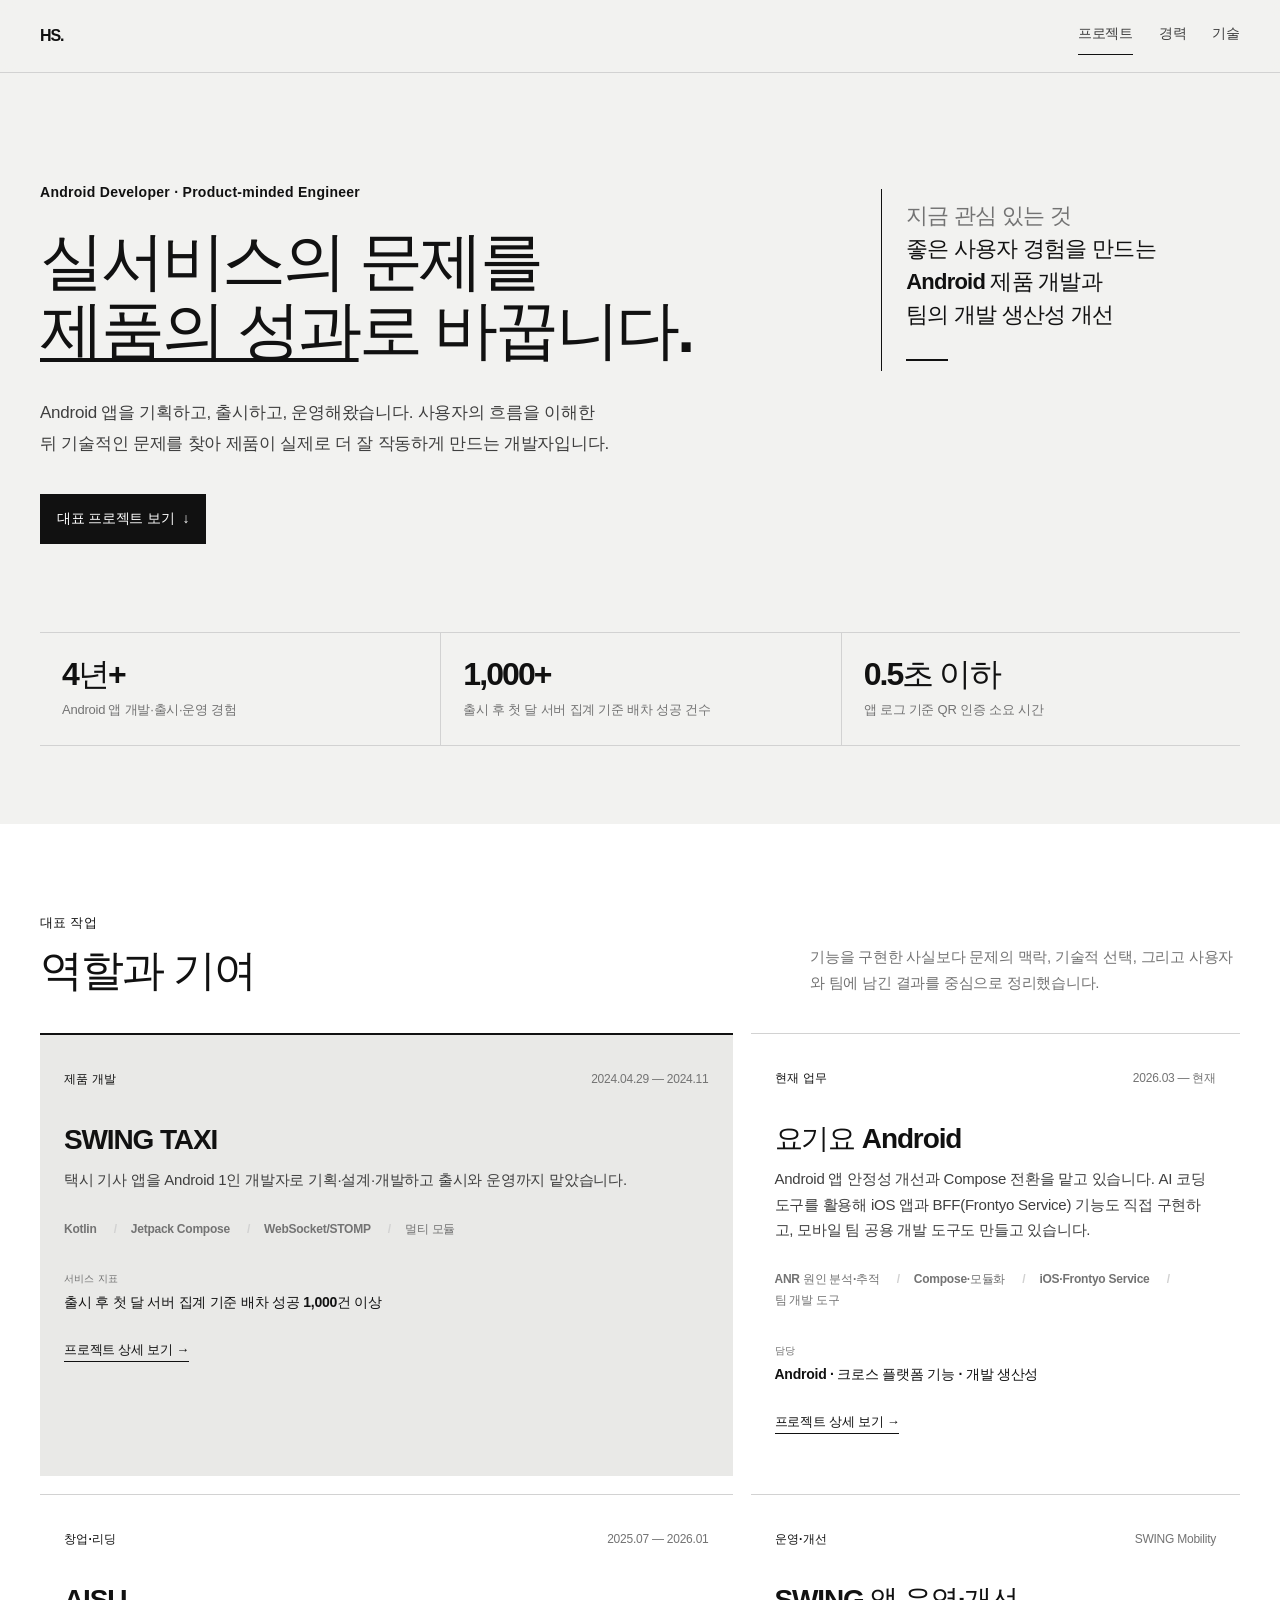
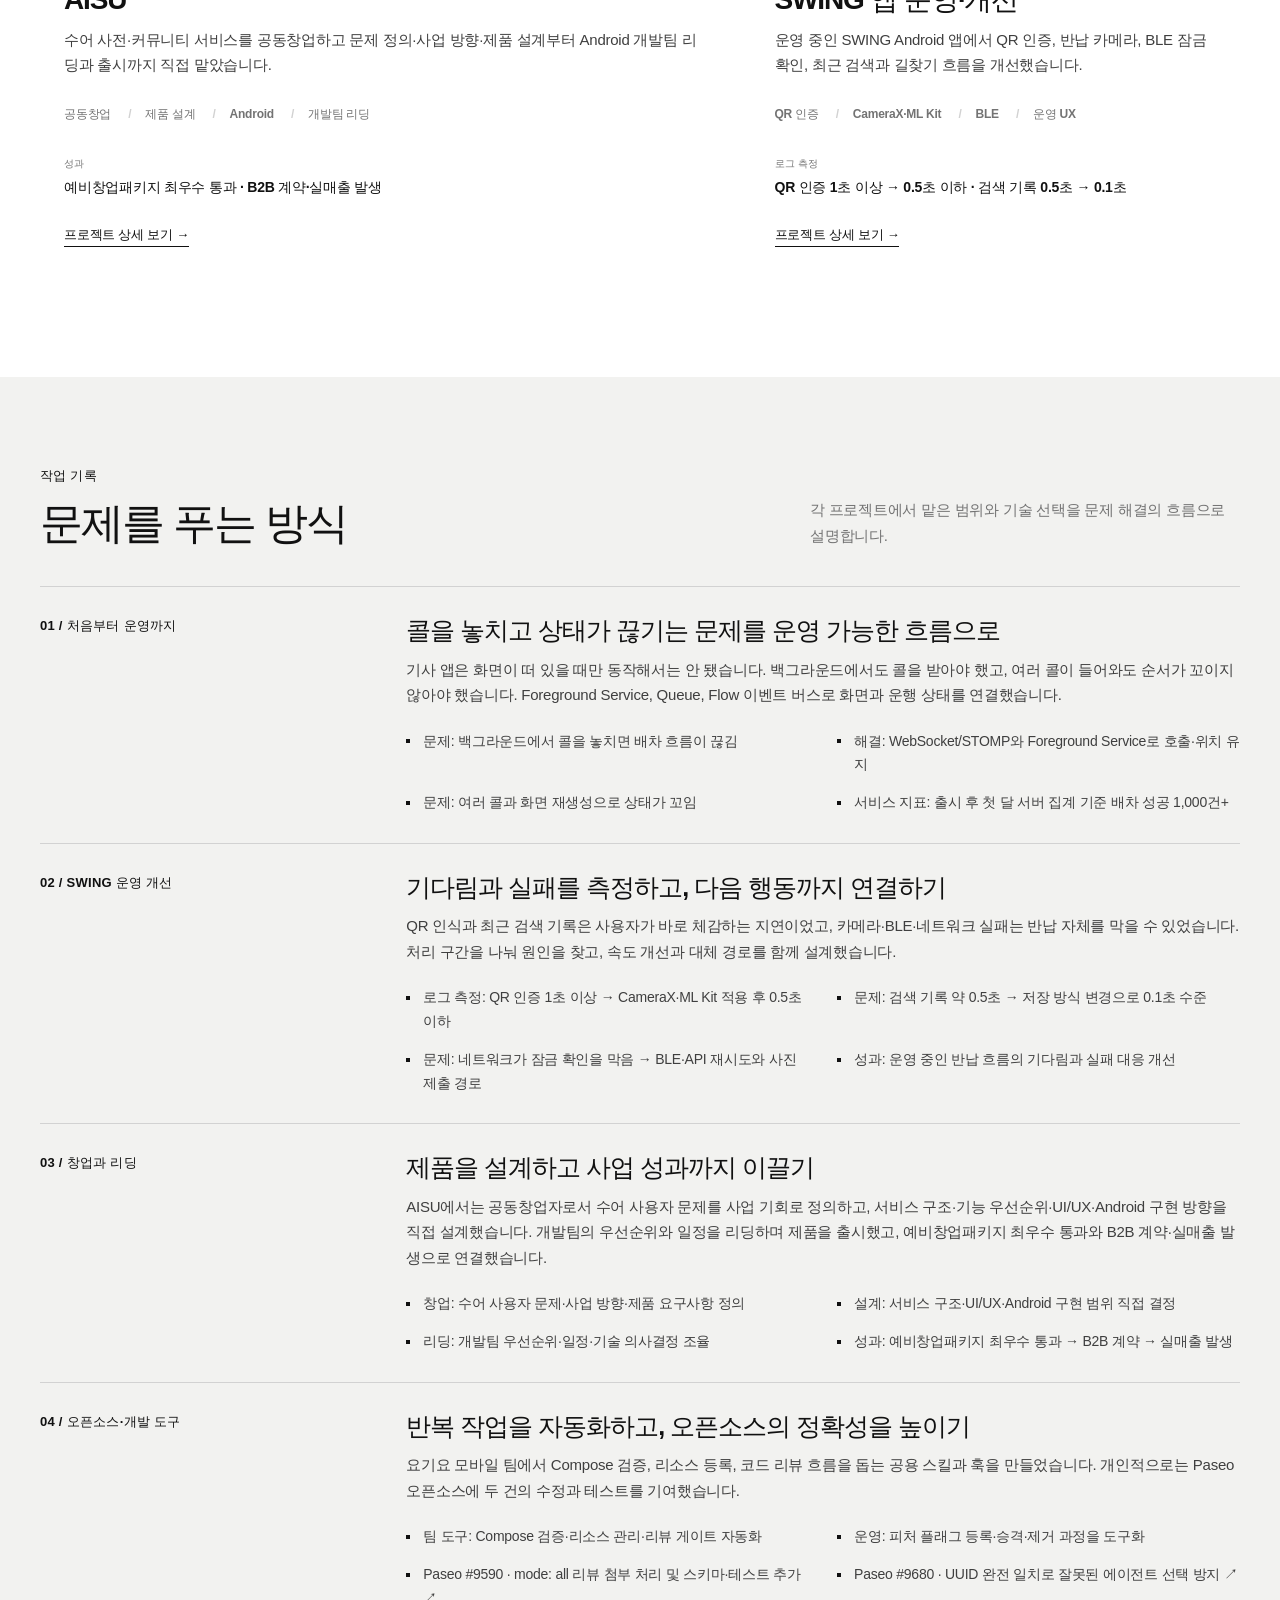
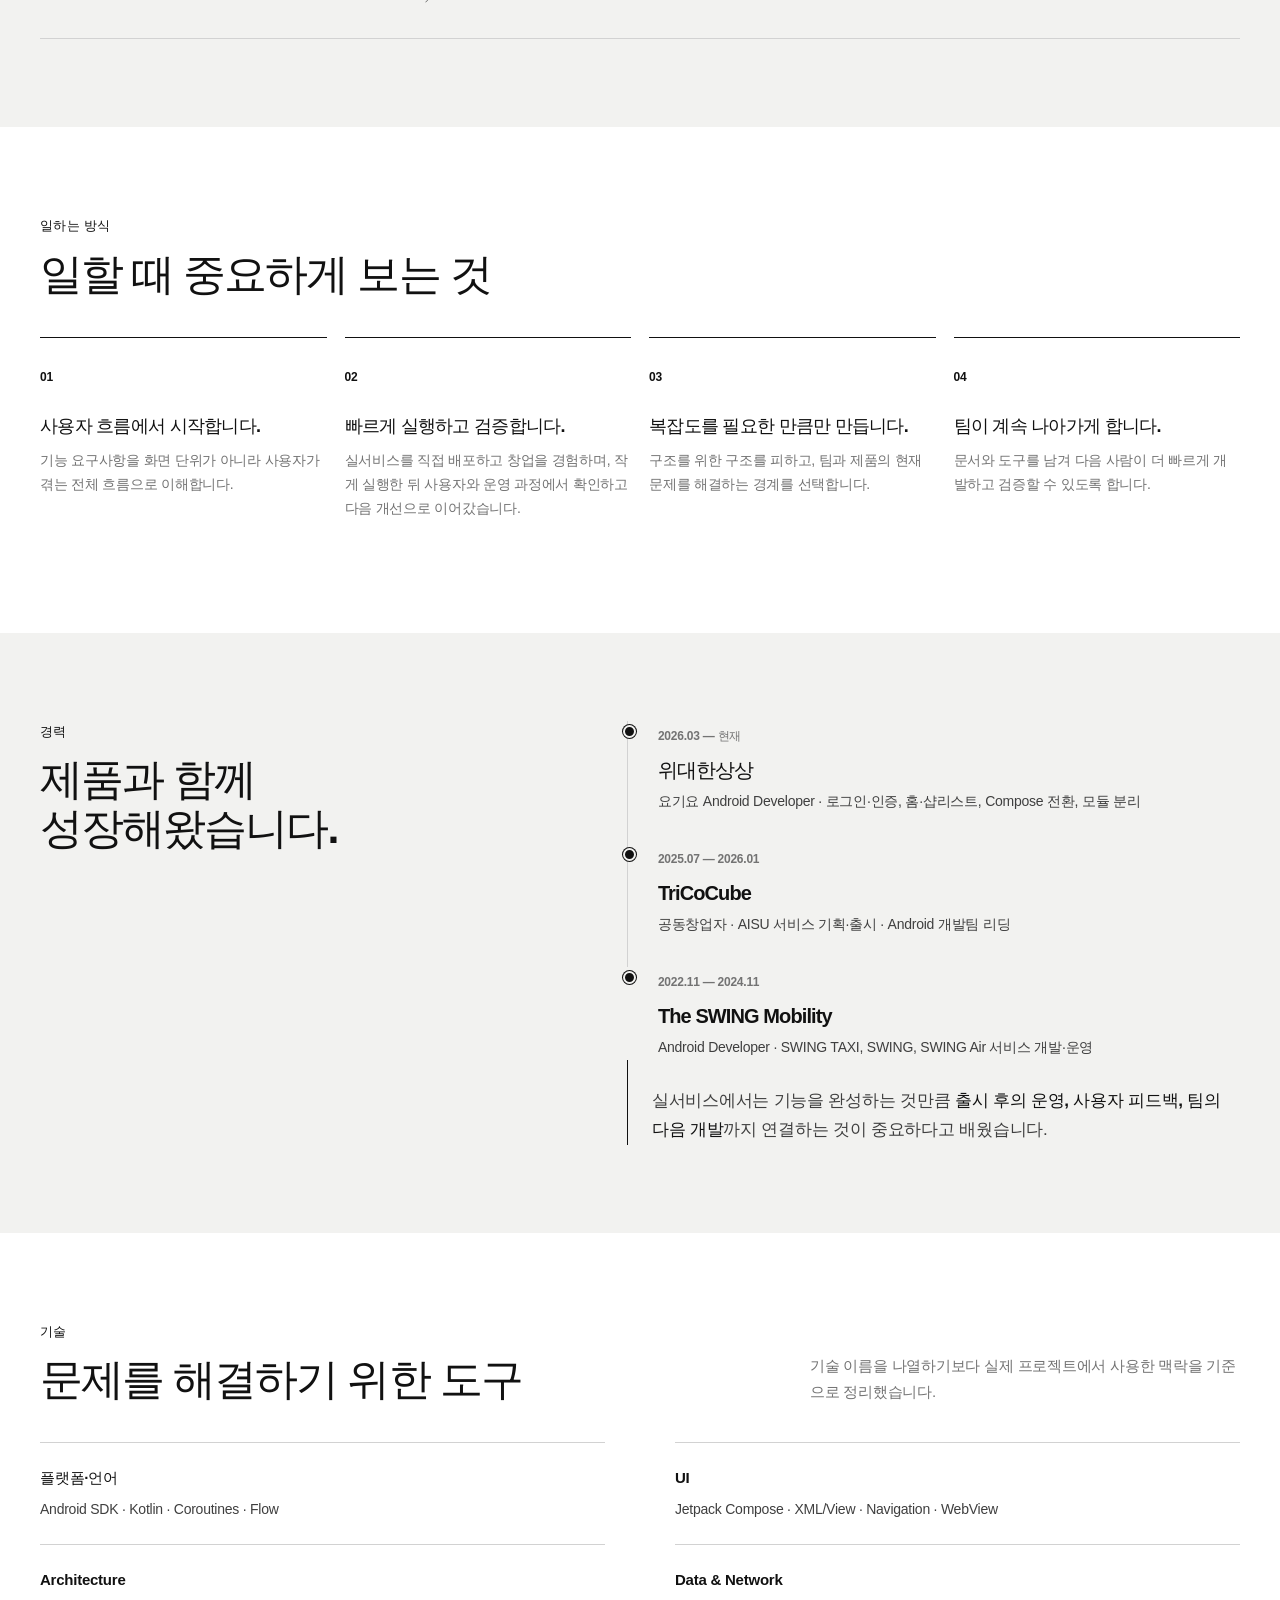
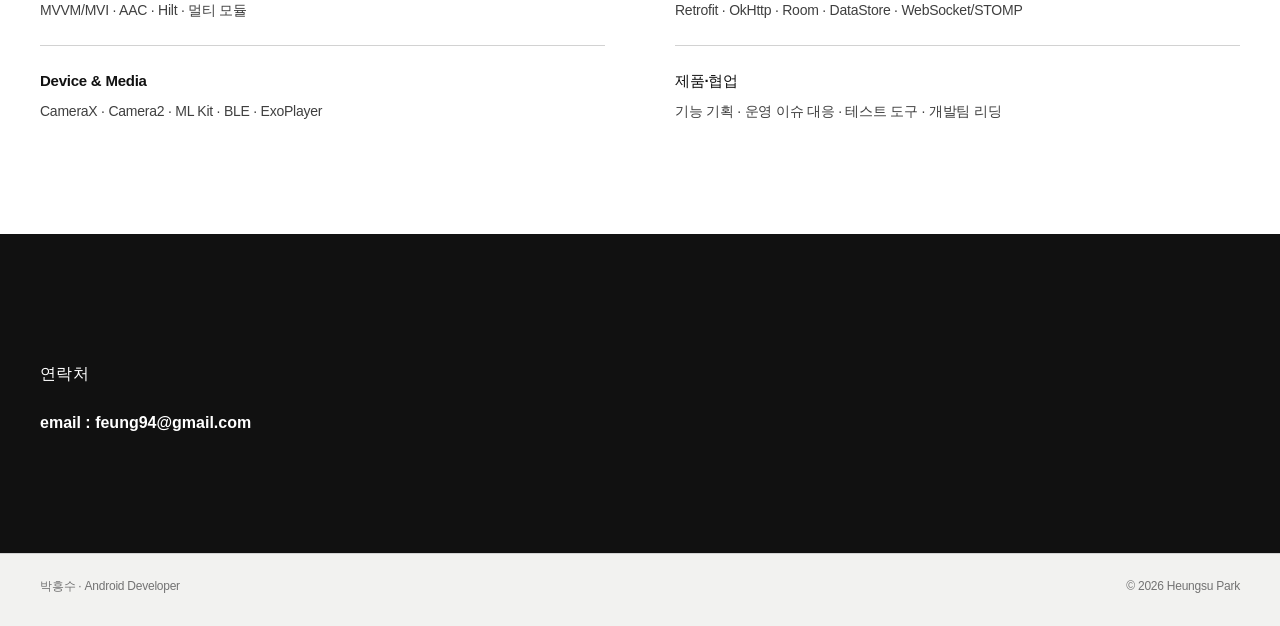
==== index.html @ fefc9e34 "Remove resume links from portfolio" ====
<!-- Visual direction adapted with unslop by @heydamir, CC BY 4.0. -->
<!doctype html>
<html lang="ko">
<head>
  <meta charset="utf-8">
  <meta name="viewport" content="width=device-width, initial-scale=1">
  <meta name="description" content="실서비스를 만들고 운영해온 Android Developer 박흥수의 포트폴리오">
  <meta name="theme-color" content="#f2f2f0">
  <link rel="icon" href="data:image/svg+xml,%3Csvg xmlns='http://www.w3.org/2000/svg' viewBox='0 0 64 64'%3E%3Crect width='64' height='64' fill='%23111111'/%3E%3Ctext x='32' y='43' text-anchor='middle' font-family='Arial,sans-serif' font-size='34' font-weight='700' fill='white'%3EHS%3C/text%3E%3C/svg%3E">
  <title>박흥수 | Android Developer</title>
  <style>
    :root {
      color-scheme: light;
      --ink: #20221c;
      --ink-soft: #4c5146;
      --muted: #777b70;
      --line: #d7dbcf;
      --surface: #f0f1eb;
      --paper: #fbfbf6;
      --accent: #3f6b48;
      --accent-dark: #294a31;
      --accent-pale: #e4ebe0;
      --shadow: 0 18px 48px rgba(48, 67, 45, .08);
      --max: 1200px;
    }

    * { box-sizing: border-box; }
    html { scroll-behavior: smooth; }
    .skip-link { position: absolute; left: 16px; top: -48px; z-index: 20; padding: 8px 12px; background: var(--ink); color: white; font-size: 13px; font-weight: 800; transition: top .2s ease; }
    .skip-link:focus { top: 12px; }
    body {
      margin: 0;
      position: relative;
      background: var(--surface);
      color: var(--ink);
      font-family: -apple-system, BlinkMacSystemFont, "Apple SD Gothic Neo", "Pretendard", "Noto Sans KR", "Malgun Gothic", sans-serif;
      font-synthesis: none;
      line-height: 1.7;
      letter-spacing: -.015em;
    }
    a { color: inherit; text-decoration: none; }
    body::before { content: ""; position: fixed; inset: 0; z-index: -1; pointer-events: none; opacity: .22; background-image: radial-gradient(rgba(63, 107, 72, .16) .6px, transparent .6px); background-size: 7px 7px; }
    a:focus-visible, button:focus-visible { outline: 3px solid #8bad91; outline-offset: 4px; }
    img { max-width: 100%; display: block; }
    .wrap { width: min(calc(100% - 40px), var(--max)); margin: 0 auto; }

    .site-header {
      position: sticky;
      top: 0;
      z-index: 10;
      border-bottom: 1px solid rgba(215, 219, 207, .9);
      background: rgba(240, 241, 235, .9);
      backdrop-filter: blur(16px);
    }
    .nav {
      min-height: 72px;
      display: flex;
      align-items: center;
      justify-content: space-between;
      gap: 24px;
    }
    .brand { font-family: inherit; font-weight: 800; letter-spacing: -.07em; }
    .brand span { color: var(--accent); }
    .nav-links { display: flex; align-items: center; gap: 26px; color: var(--ink-soft); font-size: 14px; font-weight: 700; }
    .nav-links a:hover { color: var(--accent); }
    .nav-links > a:not(.nav-cta) { position: relative; padding: 8px 0 12px; }
    .nav-links > a:not(.nav-cta)::after { position: absolute; right: 0; bottom: 3px; left: 0; height: 2px; background: var(--accent); content: ""; transform: scaleX(0); transform-origin: center; transition: transform .2s ease; }
    .nav-links > a:not(.nav-cta).is-active::after { transform: scaleX(1); }
    .nav-cta { padding: 8px 0; color: var(--accent-dark); }
    .nav-cta:hover { color: var(--accent); }

    .hero { padding: 132px 0 92px; overflow: hidden; }
    .hero-grid { display: grid; grid-template-columns: minmax(0, 1.35fr) minmax(240px, .65fr); align-items: start; gap: 96px; }
    .eyebrow { margin: 0 0 22px; color: var(--accent); font-size: 14px; font-weight: 700; letter-spacing: .02em; }
    .hero h1 { max-width: 860px; margin: 0; font-family: inherit; font-size: clamp(42px, 6vw, 70px); font-weight: 800; line-height: 1.08; letter-spacing: -.05em; text-wrap: balance; }
    .hero h1 em { color: var(--accent); font-style: normal; }
    .hero-copy { max-width: 570px; margin: 32px 0 0; color: var(--ink-soft); font-size: 17px; line-height: 1.85; text-wrap: pretty; }
    .hero-actions { display: flex; flex-wrap: wrap; gap: 12px; margin-top: 34px; }
    .button { display: inline-flex; align-items: center; gap: 8px; padding: 12px 16px; border: 1px solid var(--accent); border-radius: 3px; font-size: 14px; font-weight: 800; transition: transform .2s ease, background .2s ease, color .2s ease; }
    .button:active { transform: translateY(1px) scale(.98); }
    .button.primary { background: var(--accent); color: white; }
    .button.primary:hover { background: var(--accent-dark); }
    .button.secondary { color: var(--accent-dark); background: transparent; }
    .button.secondary:hover { background: var(--accent-pale); }
    .hero-note { margin-top: 8px; padding: 10px 0 10px 24px; border-left: 3px solid var(--accent); background: transparent; }
    .hero-note-label { margin: 0 0 18px; color: var(--muted); font-size: 12px; font-weight: 800; letter-spacing: .02em; }
    .hero-note p { margin: 0; font-family: inherit; font-size: 22px; font-weight: 750; line-height: 1.5; letter-spacing: -.035em; }
    .hero-note strong { color: var(--accent); }
    .hero-note-line { width: 42px; height: 2px; margin-top: 28px; background: var(--accent); }

    .section { padding: 104px 0; }
    .section.alt { background: var(--paper); }
    .section-heading { display: flex; justify-content: space-between; align-items: end; gap: 28px; margin-bottom: 38px; }
    .section-kicker { margin: 0 0 12px; color: var(--accent); font-size: 13px; font-weight: 800; letter-spacing: .02em; }
    .section h2 { margin: 0; font-family: inherit; font-size: clamp(31px, 3.8vw, 48px); font-weight: 800; line-height: 1.14; letter-spacing: -.045em; text-wrap: balance; }
    .section-intro { max-width: 430px; margin: 0; color: var(--muted); font-size: 15px; }

    .metrics { display: grid; grid-template-columns: repeat(3, 1fr); gap: 1px; margin-top: 88px; border-top: 1px solid var(--line); border-bottom: 1px solid var(--line); }
    .metric { padding: 24px 22px; }
    .metric + .metric { border-left: 1px solid var(--line); }
    .metric strong { display: block; color: var(--accent); font-size: 34px; line-height: 1.1; letter-spacing: -.06em; }
    .metric span { display: block; margin-top: 7px; color: var(--muted); font-size: 13px; }

    .work-grid { display: grid; grid-template-columns: repeat(12, 1fr); gap: 18px; }
    .work-card { position: relative; grid-column: span 6; min-height: 340px; padding: 34px 24px 42px; border-top: 1px solid var(--line); background: transparent; transition: background .2s ease, transform .2s ease; }
    .work-card:hover { transform: translateY(-3px); background: rgba(228, 235, 224, .58); }
    .work-card.featured { grid-column: span 7; background: var(--accent-pale); color: var(--ink); border-top: 3px solid var(--accent); }
    .work-card.featured:hover { background: #dce8d9; }
    .work-card.supporting { grid-column: span 5; }
    .work-card.performance { grid-column: span 5; }
    .work-card.collaboration { grid-column: span 7; }
    .card-top { display: flex; justify-content: space-between; gap: 12px; align-items: start; }
    .card-type { color: var(--accent); font-size: 12px; font-weight: 800; letter-spacing: .02em; }
    .card-date { color: var(--muted); font-size: 12px; }
    .work-card h3 { margin: 34px 0 10px; font-family: inherit; font-size: 30px; font-weight: 800; line-height: 1.2; letter-spacing: -.04em; }
    .work-card p { margin: 0; color: var(--ink-soft); font-size: 15px; }
    .tag-list { display: flex; flex-wrap: wrap; gap: 0 14px; margin: 26px 0 0; padding: 0; list-style: none; }
    .tag-list li { padding: 0; color: var(--muted); font-size: 12px; font-weight: 700; line-height: 1.8; }
    .tag-list li:not(:last-child)::after { content: " /"; margin-left: 14px; color: var(--line); }
    .card-result { position: static; max-width: 85%; margin-top: 30px; color: var(--accent-dark); font-size: 14px; font-weight: 900; text-align: left; }
    .card-result span { display: block; margin-bottom: 4px; color: var(--muted); font-size: 10px; letter-spacing: .02em; }
    .card-link { display: inline-flex; margin-top: 24px; color: var(--accent-dark); font-size: 13px; font-weight: 800; border-bottom: 1px solid currentColor; }
    .card-link:hover { color: var(--accent); }
    
    .case-study { display: grid; grid-template-columns: minmax(180px, .28fr) minmax(0, .72fr); gap: 56px; padding: 32px 0; border-top: 1px solid var(--line); }
    .case-study:last-child { border-bottom: 1px solid var(--line); }
    .case-label { margin: 0; color: var(--accent); font-size: 13px; font-weight: 800; letter-spacing: .02em; }
    .case-content h3 { margin: 0 0 10px; font-family: inherit; font-size: 27px; font-weight: 800; line-height: 1.25; letter-spacing: -.04em; }
    .case-content p { margin: 0; color: var(--ink-soft); font-size: 15px; }
    .case-points { display: grid; grid-template-columns: repeat(2, 1fr); gap: 14px 28px; margin: 22px 0 0; padding: 0; list-style: none; }
    .case-points li { position: relative; padding-left: 17px; color: var(--ink-soft); font-size: 14px; }
    .case-points li::before { content: ""; position: absolute; top: .7em; left: 0; width: 6px; height: 6px; border-radius: 50%; background: var(--accent); }

    .principles { display: grid; grid-template-columns: repeat(4, 1fr); gap: 18px; }
    .principle { padding: 24px 0; border-top: 2px solid var(--accent); }
    .principle-number { color: var(--accent); font-size: 12px; font-weight: 900; }
    .principle h3 { margin: 22px 0 8px; font-size: 18px; letter-spacing: -.04em; }
    .principle p { margin: 0; color: var(--muted); font-size: 14px; }

    .experience-grid { display: grid; grid-template-columns: 1fr 1.2fr; gap: 76px; }
    .timeline { margin: 0; padding: 0; list-style: none; }
    .timeline li { position: relative; padding: 0 0 30px 30px; border-left: 1px solid #b8d3bd; }
    .timeline li:last-child { padding-bottom: 0; border-left-color: transparent; }
    .timeline li::before { content: ""; position: absolute; top: 4px; left: -5px; width: 9px; height: 9px; border: 2px solid var(--surface); border-radius: 50%; background: var(--accent); box-shadow: 0 0 0 1px var(--accent); }
    .timeline-date { color: var(--muted); font-size: 12px; font-weight: 800; }
    .timeline h3 { margin: 5px 0 3px; font-size: 20px; letter-spacing: -.045em; }
    .timeline p { margin: 0; color: var(--ink-soft); font-size: 14px; }
    .experience-summary { padding: 26px 0 0 24px; border-left: 3px solid var(--accent); background: transparent; }
    .experience-summary p { margin: 0; color: var(--ink-soft); font-size: 17px; line-height: 1.75; }
    .experience-summary strong { color: var(--accent-dark); }

    .skills-grid { display: grid; grid-template-columns: repeat(2, 1fr); gap: 0 70px; }
    .skill-group { padding: 22px 0; border-top: 1px solid var(--line); }
    .skill-group h3 { margin: 0 0 7px; color: var(--accent-dark); font-size: 15px; }
    .skill-group p { margin: 0; color: var(--ink-soft); font-size: 14px; }

    .contact { padding: 104px 0 116px; background: var(--accent-pale); color: var(--ink); }
    .contact-inner { display: flex; justify-content: space-between; align-items: end; gap: 50px; }
    .contact .section-kicker { color: var(--accent); }
    .contact h2 { max-width: 680px; }
    .contact p { max-width: 480px; margin: 22px 0 0; color: var(--ink-soft); font-size: 16px; }
    .contact-email { display: inline-block; margin-top: 22px; color: var(--accent-dark); font-size: 16px; font-weight: 700; letter-spacing: 0; text-decoration: none; }
    .contact-email:hover { text-decoration: underline; text-underline-offset: 5px; }
    .contact .button { border-color: var(--accent); color: var(--accent-dark); }
    .contact .button:hover { background: var(--paper); }
    .footer { padding: 22px 0 30px; background: var(--surface); color: var(--muted); font-size: 12px; }
    .footer-inner { display: flex; justify-content: space-between; gap: 20px; }

    @media (max-width: 900px) {
      .hero { padding: 82px 0 76px; }
      .hero-grid, .experience-grid { grid-template-columns: 1fr; gap: 42px; }
      .hero-note { max-width: 540px; }
      .work-card.featured, .work-card.supporting, .work-card.performance, .work-card.collaboration { grid-column: span 6; }
      .principles { grid-template-columns: repeat(2, 1fr); }
      .contact-inner { display: block; }
      .contact .button { margin-top: 28px; }
    }
    @media (max-width: 640px) {
      .wrap { width: min(calc(100% - 32px), var(--max)); }
      .site-header { position: static; }
      .nav { min-height: 62px; }
      .nav-links { gap: 12px; font-size: 12px; }
      .nav-links a:nth-child(-n+3) { display: none; }
      .hero h1 { font-size: clamp(36px, 12vw, 54px); }
      .hero-copy { font-size: 16px; }
      .metrics { grid-template-columns: 1fr; margin-top: 48px; }
      .metric + .metric { border-top: 1px solid var(--line); border-left: 0; }
      .section { padding: 68px 0; }
      .section-heading { display: block; }
      .section-intro { margin-top: 16px; }
      .work-card.featured, .work-card.supporting, .work-card.performance, .work-card.collaboration { grid-column: span 12; min-height: 320px; }
      .case-study { grid-template-columns: 1fr; gap: 12px; }
      .case-points, .skills-grid { grid-template-columns: 1fr; }
      .principles { grid-template-columns: 1fr; gap: 4px; }
      .footer-inner { display: block; }
      .footer-inner span { display: block; margin-top: 5px; }
    }

    /* Unslop direction: quiet monochrome, clear hierarchy, no decorative texture. */
    :root {
      --ink: #111111;
      --ink-soft: #3f3f3f;
      --muted: #737373;
      --line: #d2d2d2;
      --surface: #f2f2f0;
      --paper: #ffffff;
      --accent: #111111;
      --accent-dark: #111111;
      --accent-pale: #e9e9e7;
      --shadow: none;
    }

    body::before { display: none; }
    a:focus-visible, button:focus-visible { outline-color: var(--ink); }
    .site-header { border-bottom-color: var(--line); background: rgba(242, 242, 240, .94); backdrop-filter: blur(8px); }
    .nav-links a:hover, .nav-cta:hover, .card-link:hover { color: var(--ink); }
    .nav-links > a:not(.nav-cta)::after { height: 1px; }
    .hero { padding-top: 108px; padding-bottom: 78px; }
    .hero h1 { max-width: 790px; font-size: clamp(40px, 5.4vw, 64px); font-weight: 750; }
    .hero h1 em { color: var(--ink); text-decoration: underline; text-decoration-thickness: .06em; text-underline-offset: .1em; }
    .hero h1, .hero-copy, .hero-note p, .section h2, .work-card h3, .case-content h3, .principle h3, .timeline h3 { word-break: keep-all; }
    .hero-note { border-left-width: 1px; }
    .hero-note strong { color: var(--ink); }
    .hero-note-line { background: var(--ink); }
    .button { border-radius: 0; border-color: var(--ink); }
    .button.primary { background: var(--ink); }
    .button.primary:hover { background: #333333; }
    .button.secondary { color: var(--ink); }
    .button.secondary:hover { background: var(--accent-pale); }
    .section { padding-top: 88px; padding-bottom: 88px; }
    .section h2 { font-size: clamp(30px, 3.4vw, 43px); font-weight: 750; }
    .metric strong, .section-kicker, .card-type, .case-label, .principle-number { color: var(--ink); }
    .metric strong { font-size: 32px; font-weight: 700; }
    .work-card { min-height: 310px; transition: background .18s ease; }
    .work-card:hover { transform: none; background: #f7f7f7; }
    .work-card.featured { background: var(--accent-pale); border-top-width: 2px; border-top-color: var(--ink); }
    .work-card.featured:hover { background: #e2e2e0; }
    .work-card h3 { font-size: 28px; font-weight: 750; }
    .card-result, .card-link, .skill-group h3, .experience-summary strong { color: var(--ink); }
    .case-study { gap: 42px; padding: 28px 0; }
    .case-content h3 { font-size: 25px; font-weight: 750; }
    .case-points li::before { width: 4px; height: 4px; border-radius: 0; background: var(--ink); }
    .principle { border-top-width: 1px; border-top-color: var(--ink); }
    .timeline li { border-left-color: var(--line); }
    .timeline li::before { border-color: var(--surface); background: var(--ink); box-shadow: 0 0 0 1px var(--ink); }
    .experience-summary { border-left-width: 1px; }
    .contact { background: var(--ink); color: #ffffff; }
    .contact .section-kicker, .contact-email { color: #ffffff; }
    .contact .button { border-color: #ffffff; color: #ffffff; }
    .contact .button:hover { background: #ffffff; color: var(--ink); }
    .footer { border-top: 1px solid var(--line); }

    @media (max-width: 640px) {
      .hero { padding-top: 72px; padding-bottom: 60px; }
      .hero h1 { font-size: clamp(35px, 11vw, 50px); }
      .section { padding-top: 62px; padding-bottom: 62px; }
    }
  </style>
</head>
<body>
  <a class="skip-link" href="#top">본문으로 바로가기</a>
  <header class="site-header">
    <nav class="nav wrap" aria-label="주요 메뉴">
      <a class="brand" href="#top">HS<span>.</span></a>
      <div class="nav-links">
        <a href="#work">프로젝트</a>
        <a href="#experience">경력</a>
        <a href="#skills">기술</a>
      </div>
    </nav>
  </header>

  <main id="top">
    <section class="hero">
      <div class="hero-grid wrap">
        <div>
          <p class="eyebrow">Android Developer · Product-minded Engineer</p>
          <h1>실서비스의 문제를<br><em>제품의 성과</em>로 바꿉니다.</h1>
          <p class="hero-copy">Android 앱을 기획하고, 출시하고, 운영해왔습니다. 사용자의 흐름을 이해한 뒤 기술적인 문제를 찾아 제품이 실제로 더 잘 작동하게 만드는 개발자입니다.</p>
          <div class="hero-actions">
            <a class="button primary" href="#work">대표 프로젝트 보기 <span aria-hidden="true">↓</span></a>
          </div>
        </div>
        <aside class="hero-note">
          <p class="hero-note-label">지금 관심 있는 것</p>
          <p>좋은 사용자 경험을 만드는<br><strong>Android 제품 개발</strong>과<br>팀의 개발 생산성 개선</p>
          <div class="hero-note-line" aria-hidden="true"></div>
        </aside>
      </div>
      <div class="metrics wrap" aria-label="주요 성과">
        <div class="metric"><strong>4년+</strong><span>Android 앱 개발·출시·운영 경험</span></div>
        <div class="metric"><strong>1,000+</strong><span>출시 후 첫 달 서버 집계 기준 배차 성공 건수</span></div>
        <div class="metric"><strong>0.5초 이하</strong><span>앱 로그 기준 QR 인증 소요 시간</span></div>
      </div>
    </section>

    <section class="section alt" id="work">
      <div class="wrap">
        <div class="section-heading">
          <div>
            <p class="section-kicker">대표 작업</p>
            <h2>역할과 기여</h2>
          </div>
          <p class="section-intro">기능을 구현한 사실보다 문제의 맥락, 기술적 선택, 그리고 사용자와 팀에 남긴 결과를 중심으로 정리했습니다.</p>
        </div>

        <div class="work-grid">
          <article class="work-card featured">
            <div class="card-top"><span class="card-type">제품 개발</span><span class="card-date">2024.04.29 — 2024.11</span></div>
            <h3>SWING TAXI</h3>
            <p>택시 기사 앱을 Android 1인 개발자로 기획·설계·개발하고 출시와 운영까지 맡았습니다.</p>
            <ul class="tag-list"><li>Kotlin</li><li>Jetpack Compose</li><li>WebSocket/STOMP</li><li>멀티 모듈</li></ul>
            <div class="card-result"><span>서비스 지표</span>출시 후 첫 달 서버 집계 기준 배차 성공 1,000건 이상</div>
            <a class="card-link" href="projects-unslop/swing-taxi.html">프로젝트 상세 보기 →</a>
          </article>
          <article class="work-card supporting">
            <div class="card-top"><span class="card-type">현재 업무</span><span class="card-date">2026.03 — 현재</span></div>
            <h3>요기요 Android</h3>
            <p>Android 앱 안정성 개선과 Compose 전환을 맡고 있습니다. AI 코딩 도구를 활용해 iOS 앱과 BFF(Frontyo Service) 기능도 직접 구현하고, 모바일 팀 공용 개발 도구도 만들고 있습니다.</p>
            <ul class="tag-list"><li>ANR 원인 분석·추적</li><li>Compose·모듈화</li><li>iOS·Frontyo Service</li><li>팀 개발 도구</li></ul>
            <div class="card-result"><span>담당</span>Android · 크로스 플랫폼 기능 · 개발 생산성</div>
            <a class="card-link" href="projects-unslop/yogiyo.html">프로젝트 상세 보기 →</a>
          </article>
          <article class="work-card collaboration">
            <div class="card-top"><span class="card-type">창업·리딩</span><span class="card-date">2025.07 — 2026.01</span></div>
            <h3>AISU</h3>
            <p>수어 사전·커뮤니티 서비스를 공동창업하고 문제 정의·사업 방향·제품 설계부터 Android 개발팀 리딩과 출시까지 직접 맡았습니다.</p>
            <ul class="tag-list"><li>공동창업</li><li>제품 설계</li><li>Android</li><li>개발팀 리딩</li></ul>
            <div class="card-result"><span>성과</span>예비창업패키지 최우수 통과 · B2B 계약·실매출 발생</div>
            <a class="card-link" href="projects-unslop/aisu.html">프로젝트 상세 보기 →</a>
          </article>
          <article class="work-card performance">
            <div class="card-top"><span class="card-type">운영·개선</span><span class="card-date">SWING Mobility</span></div>
            <h3>SWING 앱 운영·개선</h3>
            <p>운영 중인 SWING Android 앱에서 QR 인증, 반납 카메라, BLE 잠금 확인, 최근 검색과 길찾기 흐름을 개선했습니다.</p>
            <ul class="tag-list"><li>QR 인증</li><li>CameraX·ML Kit</li><li>BLE</li><li>운영 UX</li></ul>
            <div class="card-result"><span>로그 측정</span>QR 인증 1초 이상 → 0.5초 이하 · 검색 기록 0.5초 → 0.1초</div>
            <a class="card-link" href="projects-unslop/swing-ops.html">프로젝트 상세 보기 →</a>
          </article>
        </div>
      </div>
    </section>

    <section class="section" aria-labelledby="case-title">
      <div class="wrap">
        <div class="section-heading">
          <div>
            <p class="section-kicker">작업 기록</p>
            <h2 id="case-title">문제를 푸는 방식</h2>
          </div>
          <p class="section-intro">각 프로젝트에서 맡은 범위와 기술 선택을 문제 해결의 흐름으로 설명합니다.</p>
        </div>

        <article class="case-study">
          <p class="case-label">01 / 처음부터 운영까지</p>
          <div class="case-content">
            <h3>콜을 놓치고 상태가 끊기는 문제를 운영 가능한 흐름으로</h3>
            <p>기사 앱은 화면이 떠 있을 때만 동작해서는 안 됐습니다. 백그라운드에서도 콜을 받아야 했고, 여러 콜이 들어와도 순서가 꼬이지 않아야 했습니다. Foreground Service, Queue, Flow 이벤트 버스로 화면과 운행 상태를 연결했습니다.</p>
            <ul class="case-points"><li>문제: 백그라운드에서 콜을 놓치면 배차 흐름이 끊김</li><li>해결: WebSocket/STOMP와 Foreground Service로 호출·위치 유지</li><li>문제: 여러 콜과 화면 재생성으로 상태가 꼬임</li><li>서비스 지표: 출시 후 첫 달 서버 집계 기준 배차 성공 1,000건+</li></ul>
          </div>
        </article>
        <article class="case-study">
          <p class="case-label">02 / SWING 운영 개선</p>
          <div class="case-content">
            <h3>기다림과 실패를 측정하고, 다음 행동까지 연결하기</h3>
            <p>QR 인식과 최근 검색 기록은 사용자가 바로 체감하는 지연이었고, 카메라·BLE·네트워크 실패는 반납 자체를 막을 수 있었습니다. 처리 구간을 나눠 원인을 찾고, 속도 개선과 대체 경로를 함께 설계했습니다.</p>
            <ul class="case-points"><li>로그 측정: QR 인증 1초 이상 → CameraX·ML Kit 적용 후 0.5초 이하</li><li>문제: 검색 기록 약 0.5초 → 저장 방식 변경으로 0.1초 수준</li><li>문제: 네트워크가 잠금 확인을 막음 → BLE·API 재시도와 사진 제출 경로</li><li>성과: 운영 중인 반납 흐름의 기다림과 실패 대응 개선</li></ul>
          </div>
        </article>
        <article class="case-study">
          <p class="case-label">03 / 창업과 리딩</p>
          <div class="case-content">
            <h3>제품을 설계하고 사업 성과까지 이끌기</h3>
            <p>AISU에서는 공동창업자로서 수어 사용자 문제를 사업 기회로 정의하고, 서비스 구조·기능 우선순위·UI/UX·Android 구현 방향을 직접 설계했습니다. 개발팀의 우선순위와 일정을 리딩하며 제품을 출시했고, 예비창업패키지 최우수 통과와 B2B 계약·실매출 발생으로 연결했습니다.</p>
            <ul class="case-points"><li>창업: 수어 사용자 문제·사업 방향·제품 요구사항 정의</li><li>설계: 서비스 구조·UI/UX·Android 구현 범위 직접 결정</li><li>리딩: 개발팀 우선순위·일정·기술 의사결정 조율</li><li>성과: 예비창업패키지 최우수 통과 → B2B 계약 → 실매출 발생</li></ul>
          </div>
        </article>
        <article class="case-study">
          <p class="case-label">04 / 오픈소스·개발 도구</p>
          <div class="case-content">
            <h3>반복 작업을 자동화하고, 오픈소스의 정확성을 높이기</h3>
            <p>요기요 모바일 팀에서 Compose 검증, 리소스 등록, 코드 리뷰 흐름을 돕는 공용 스킬과 훅을 만들었습니다. 개인적으로는 Paseo 오픈소스에 두 건의 수정과 테스트를 기여했습니다.</p>
            <ul class="case-points"><li>팀 도구: Compose 검증·리소스 관리·리뷰 게이트 자동화</li><li>운영: 피처 플래그 등록·승격·제거 과정을 도구화</li><li><a href="https://github.com/getpaseo/paseo/pull/9590" target="_blank" rel="noreferrer">Paseo #9590 · mode: all 리뷰 첨부 처리 및 스키마·테스트 추가 ↗</a></li><li><a href="https://github.com/getpaseo/paseo/pull/9680" target="_blank" rel="noreferrer">Paseo #9680 · UUID 완전 일치로 잘못된 에이전트 선택 방지 ↗</a></li></ul>
          </div>
        </article>
      </div>
    </section>

    <section class="section alt" aria-labelledby="principles-title">
      <div class="wrap">
        <div class="section-heading">
          <div>
            <p class="section-kicker">일하는 방식</p>
            <h2 id="principles-title">일할 때 중요하게 보는 것</h2>
          </div>
        </div>
        <div class="principles">
          <article class="principle"><span class="principle-number">01</span><h3>사용자 흐름에서 시작합니다.</h3><p>기능 요구사항을 화면 단위가 아니라 사용자가 겪는 전체 흐름으로 이해합니다.</p></article>
          <article class="principle"><span class="principle-number">02</span><h3>빠르게 실행하고 검증합니다.</h3><p>실서비스를 직접 배포하고 창업을 경험하며, 작게 실행한 뒤 사용자와 운영 과정에서 확인하고 다음 개선으로 이어갔습니다.</p></article>
          <article class="principle"><span class="principle-number">03</span><h3>복잡도를 필요한 만큼만 만듭니다.</h3><p>구조를 위한 구조를 피하고, 팀과 제품의 현재 문제를 해결하는 경계를 선택합니다.</p></article>
          <article class="principle"><span class="principle-number">04</span><h3>팀이 계속 나아가게 합니다.</h3><p>문서와 도구를 남겨 다음 사람이 더 빠르게 개발하고 검증할 수 있도록 합니다.</p></article>
        </div>
      </div>
    </section>

    <section class="section" id="experience">
      <div class="wrap experience-grid">
        <div>
          <p class="section-kicker">경력</p>
          <h2>제품과 함께<br>성장해왔습니다.</h2>
        </div>
        <div>
          <ol class="timeline">
            <li><span class="timeline-date">2026.03 — 현재</span><h3>위대한상상</h3><p>요기요 Android Developer · 로그인·인증, 홈·샵리스트, Compose 전환, 모듈 분리</p></li>
            <li><span class="timeline-date">2025.07 — 2026.01</span><h3>TriCoCube</h3><p>공동창업자 · AISU 서비스 기획·출시 · Android 개발팀 리딩</p></li>
            <li><span class="timeline-date">2022.11 — 2024.11</span><h3>The SWING Mobility</h3><p>Android Developer · SWING TAXI, SWING, SWING Air 서비스 개발·운영</p></li>
          </ol>
          <div class="experience-summary">
            <p>실서비스에서는 기능을 완성하는 것만큼 <strong>출시 후의 운영, 사용자 피드백, 팀의 다음 개발</strong>까지 연결하는 것이 중요하다고 배웠습니다.</p>
          </div>
        </div>
      </div>
    </section>

    <section class="section alt" id="skills">
      <div class="wrap">
        <div class="section-heading">
          <div>
            <p class="section-kicker">기술</p>
            <h2>문제를 해결하기 위한 도구</h2>
          </div>
          <p class="section-intro">기술 이름을 나열하기보다 실제 프로젝트에서 사용한 맥락을 기준으로 정리했습니다.</p>
        </div>
        <div class="skills-grid">
          <div class="skill-group"><h3>플랫폼·언어</h3><p>Android SDK · Kotlin · Coroutines · Flow</p></div>
          <div class="skill-group"><h3>UI</h3><p>Jetpack Compose · XML/View · Navigation · WebView</p></div>
          <div class="skill-group"><h3>Architecture</h3><p>MVVM/MVI · AAC · Hilt · 멀티 모듈</p></div>
          <div class="skill-group"><h3>Data & Network</h3><p>Retrofit · OkHttp · Room · DataStore · WebSocket/STOMP</p></div>
          <div class="skill-group"><h3>Device & Media</h3><p>CameraX · Camera2 · ML Kit · BLE · ExoPlayer</p></div>
          <div class="skill-group"><h3>제품·협업</h3><p>기능 기획 · 운영 이슈 대응 · 테스트 도구 · 개발팀 리딩</p></div>
        </div>
      </div>
    </section>

    <section class="contact" id="contact">
      <div class="contact-inner wrap">
        <div>
          <p class="section-kicker">연락처</p>
          <a class="contact-email" href="mailto:feung94@gmail.com">email : feung94@gmail.com</a>
        </div>
      </div>
    </section>
  </main>

  <footer class="footer">
    <div class="footer-inner wrap"><span>박흥수 · Android Developer</span><span>© <span id="year">2026</span> Heungsu Park</span></div>
  </footer>
  <script>document.getElementById('year').textContent = new Date().getFullYear();</script>
  <script>
    (() => {
      const items = [...document.querySelectorAll('.nav-links a[href^="#"]')]
        .map((link) => ({ link, section: document.querySelector(link.hash) }))
        .filter(({ section }) => section);
      const updateActiveSection = () => {
        let current = items[0];
        const marker = window.innerHeight * 0.38;
        items.forEach((item) => {
          if (item.section.getBoundingClientRect().top <= marker) current = item;
        });
        items.forEach(({ link }) => link.classList.toggle('is-active', link === current.link));
      };
      window.addEventListener('scroll', updateActiveSection, { passive: true });
      window.addEventListener('resize', updateActiveSection);
      updateActiveSection();
    })();
  </script>
</body>
</html>
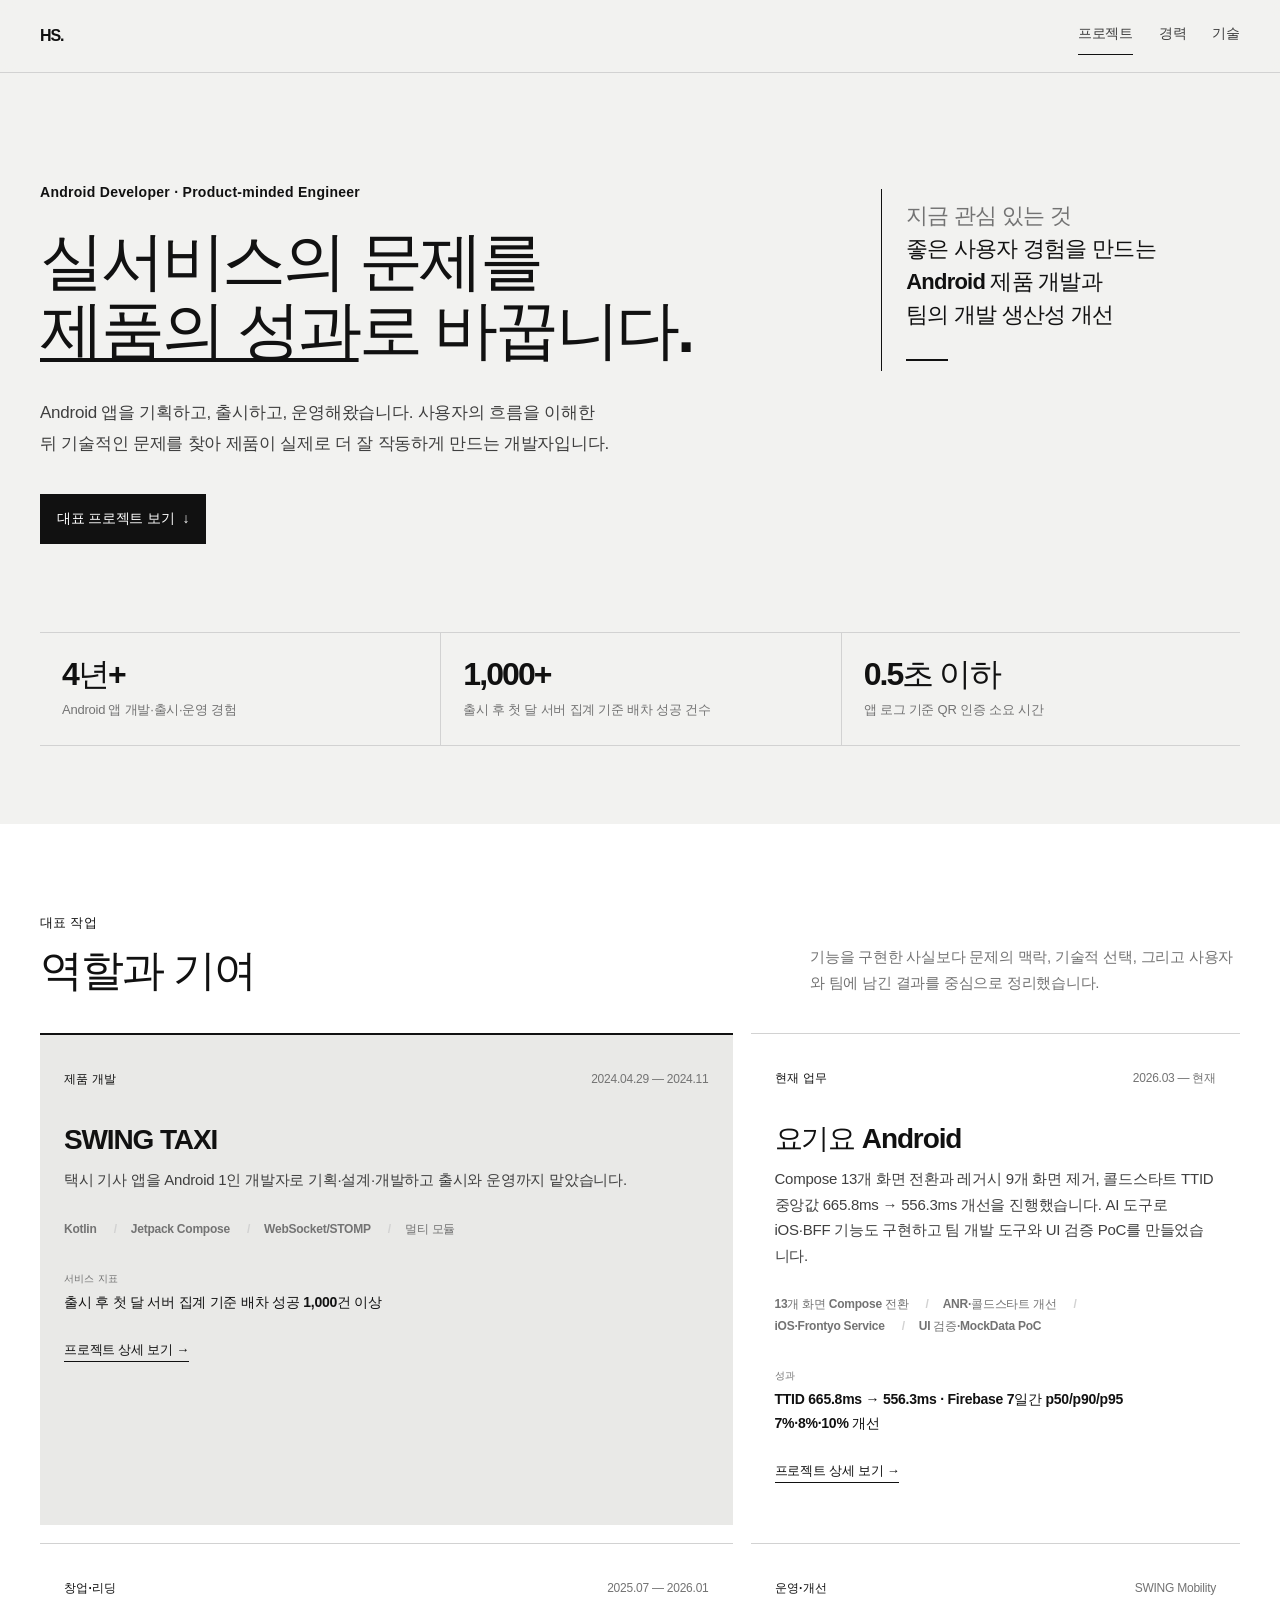
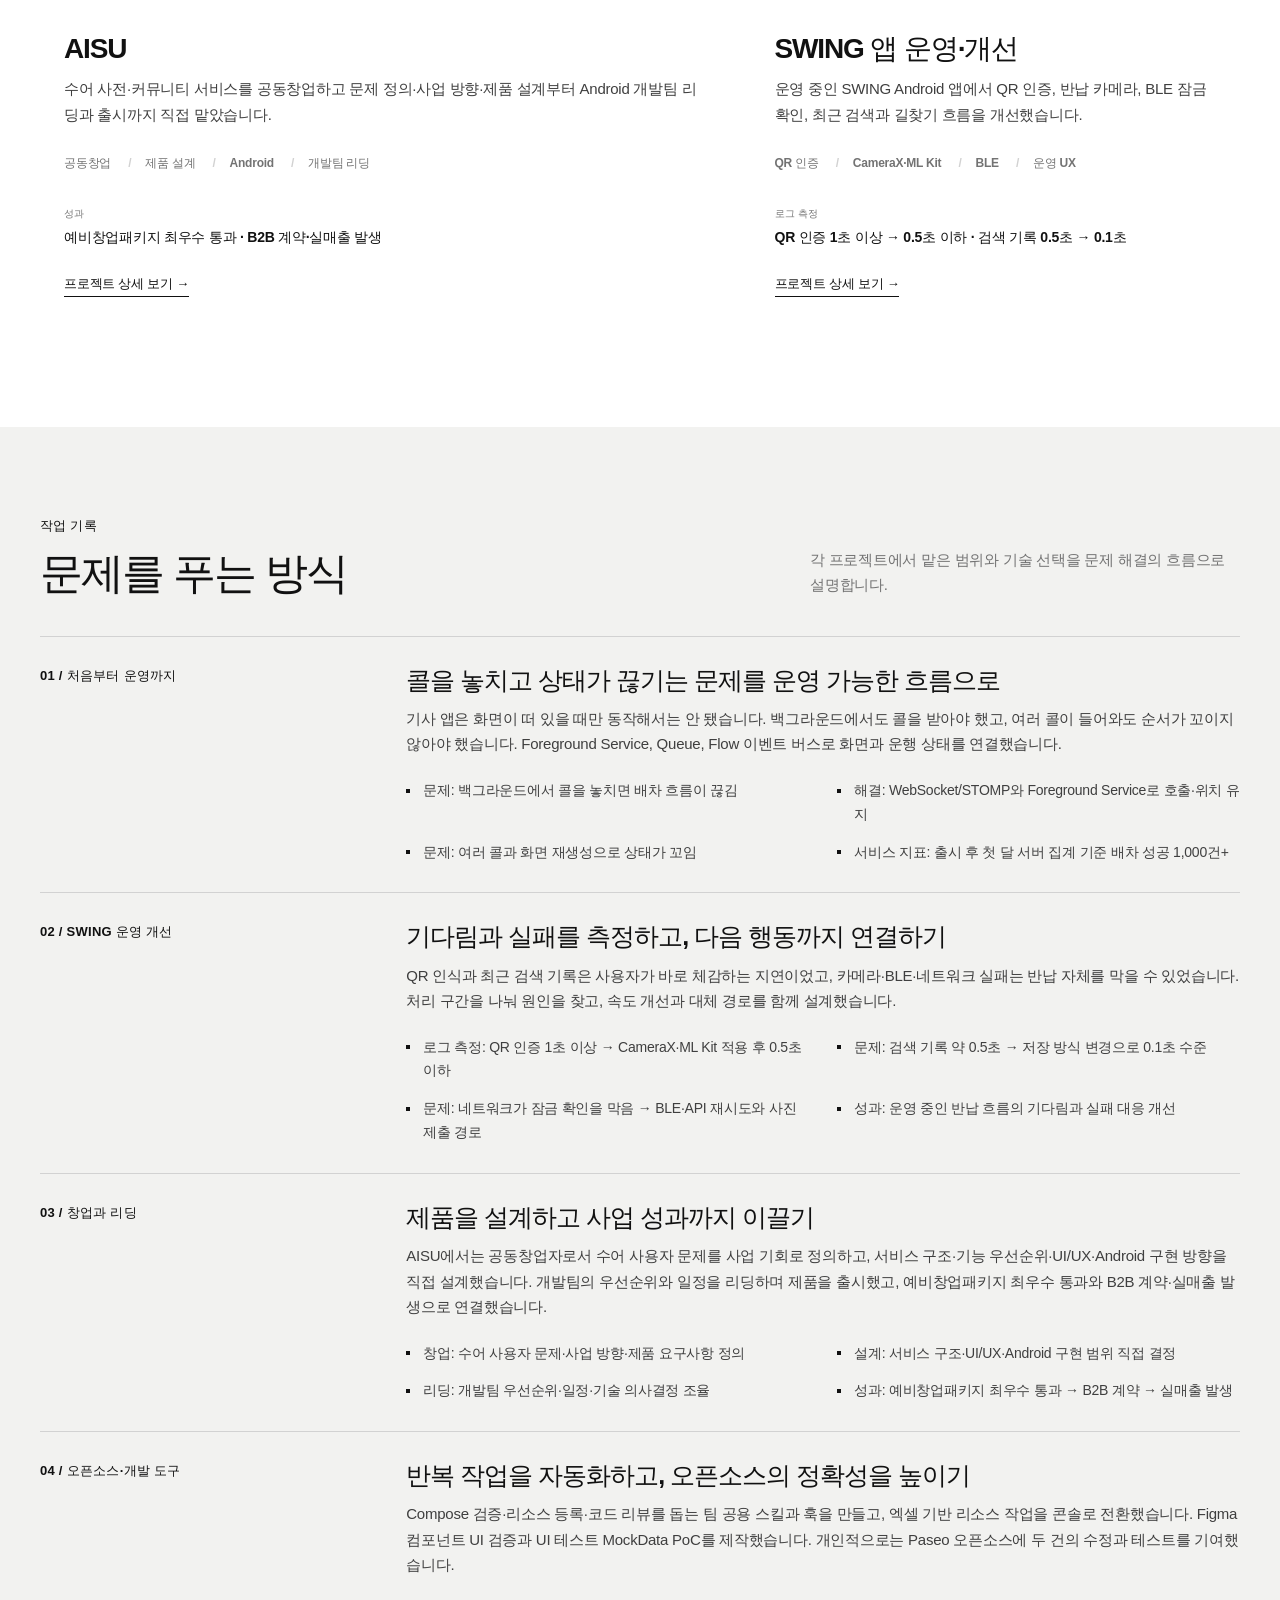
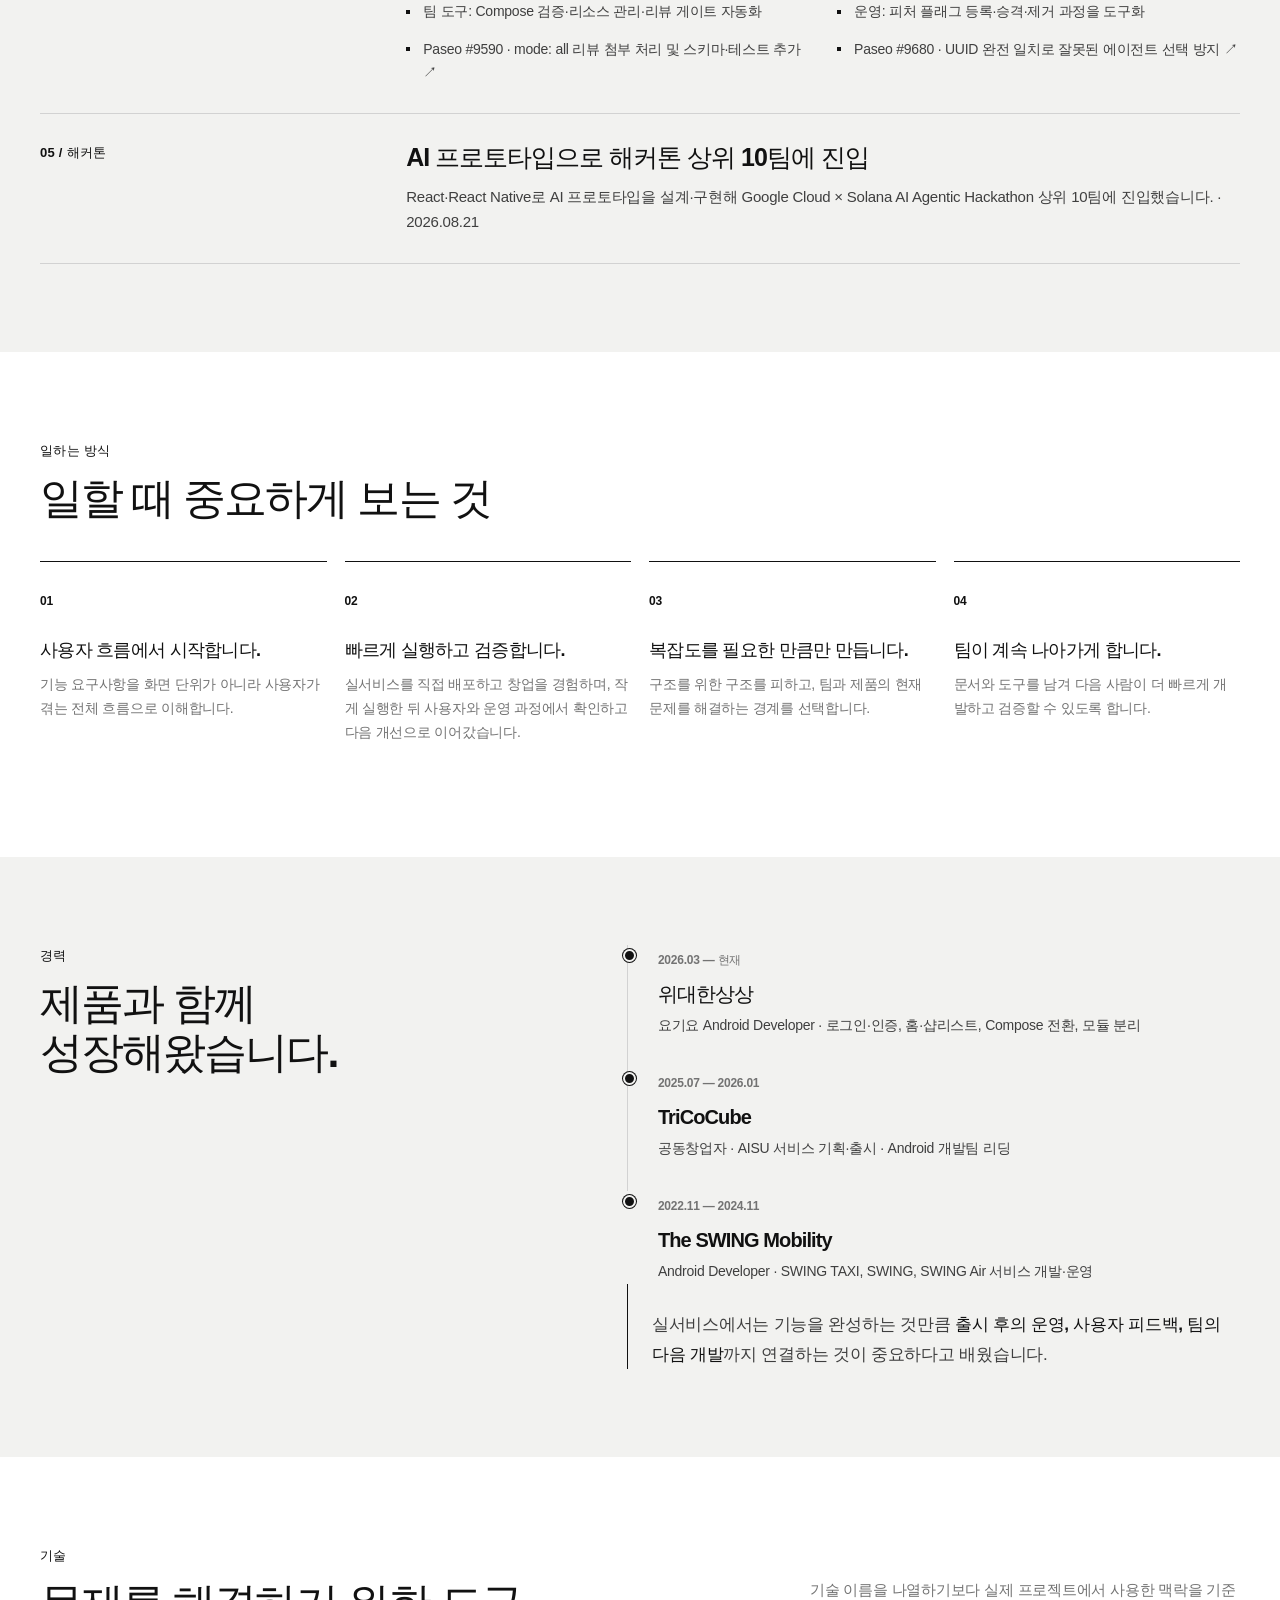
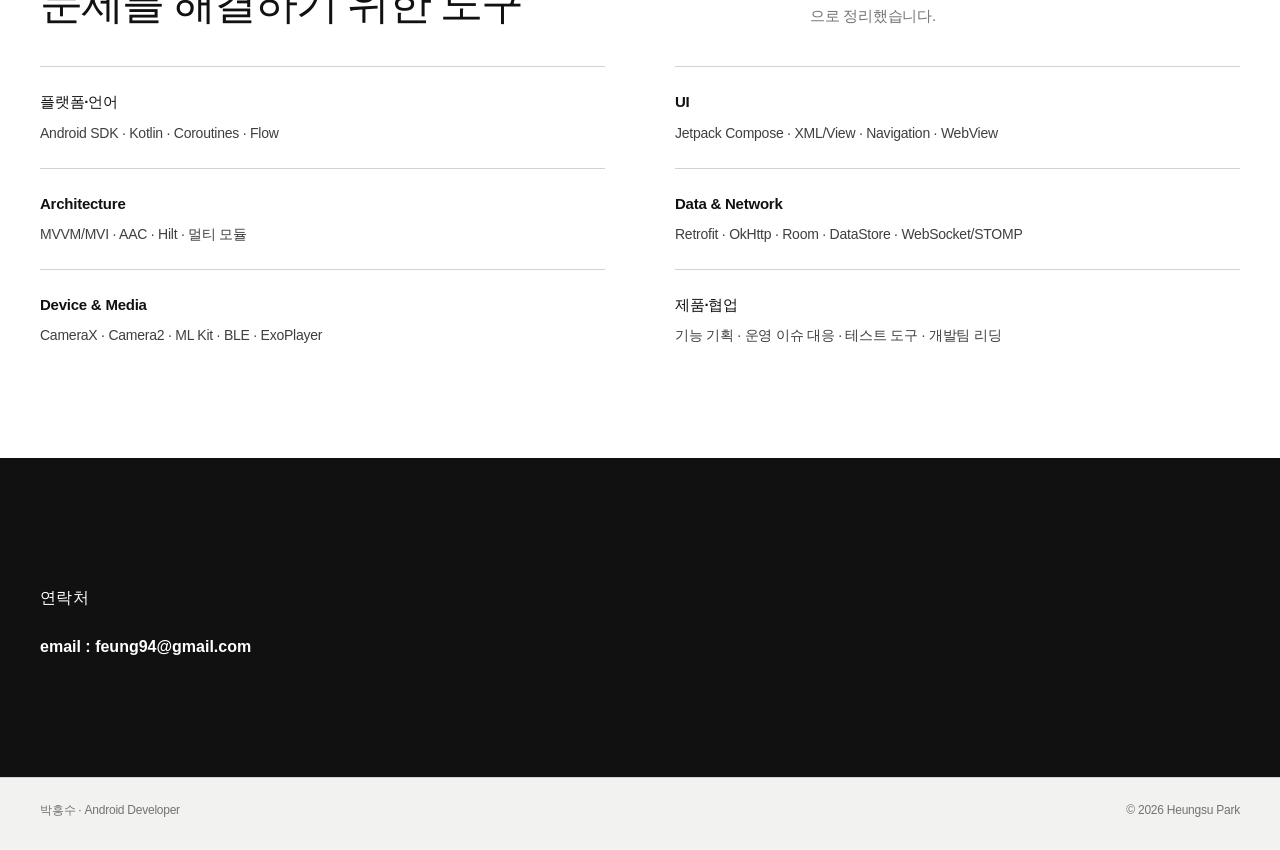
==== commit b6c4eee3: "Highlight measured results in portfolio" ====
--- a/index.html
+++ b/index.html
@@ -316,9 +316,9 @@
           <article class="work-card supporting">
             <div class="card-top"><span class="card-type">현재 업무</span><span class="card-date">2026.03 — 현재</span></div>
             <h3>요기요 Android</h3>
-            <p>Android 앱 안정성 개선과 Compose 전환을 맡고 있습니다. AI 코딩 도구를 활용해 iOS 앱과 BFF(Frontyo Service) 기능도 직접 구현하고, 모바일 팀 공용 개발 도구도 만들고 있습니다.</p>
-            <ul class="tag-list"><li>ANR 원인 분석·추적</li><li>Compose·모듈화</li><li>iOS·Frontyo Service</li><li>팀 개발 도구</li></ul>
-            <div class="card-result"><span>담당</span>Android · 크로스 플랫폼 기능 · 개발 생산성</div>
+            <p>Compose 13개 화면 전환과 레거시 9개 화면 제거, 콜드스타트 TTID 중앙값 665.8ms → 556.3ms 개선을 진행했습니다. AI 도구로 iOS·BFF 기능도 구현하고 팀 개발 도구와 UI 검증 PoC를 만들었습니다.</p>
+            <ul class="tag-list"><li>13개 화면 Compose 전환</li><li>ANR·콜드스타트 개선</li><li>iOS·Frontyo Service</li><li>UI 검증·MockData PoC</li></ul>
+            <div class="card-result"><span>성과</span>TTID 665.8ms → 556.3ms · Firebase 7일간 p50/p90/p95 7%·8%·10% 개선</div>
             <a class="card-link" href="projects-unslop/yogiyo.html">프로젝트 상세 보기 →</a>
           </article>
           <article class="work-card collaboration">
@@ -379,8 +379,15 @@
           <p class="case-label">04 / 오픈소스·개발 도구</p>
           <div class="case-content">
             <h3>반복 작업을 자동화하고, 오픈소스의 정확성을 높이기</h3>
-            <p>요기요 모바일 팀에서 Compose 검증, 리소스 등록, 코드 리뷰 흐름을 돕는 공용 스킬과 훅을 만들었습니다. 개인적으로는 Paseo 오픈소스에 두 건의 수정과 테스트를 기여했습니다.</p>
+            <p>Compose 검증·리소스 등록·코드 리뷰를 돕는 팀 공용 스킬과 훅을 만들고, 엑셀 기반 리소스 작업을 콘솔로 전환했습니다. Figma 컴포넌트 UI 검증과 UI 테스트 MockData PoC를 제작했습니다. 개인적으로는 Paseo 오픈소스에 두 건의 수정과 테스트를 기여했습니다.</p>
             <ul class="case-points"><li>팀 도구: Compose 검증·리소스 관리·리뷰 게이트 자동화</li><li>운영: 피처 플래그 등록·승격·제거 과정을 도구화</li><li><a href="https://github.com/getpaseo/paseo/pull/9590" target="_blank" rel="noreferrer">Paseo #9590 · mode: all 리뷰 첨부 처리 및 스키마·테스트 추가 ↗</a></li><li><a href="https://github.com/getpaseo/paseo/pull/9680" target="_blank" rel="noreferrer">Paseo #9680 · UUID 완전 일치로 잘못된 에이전트 선택 방지 ↗</a></li></ul>
+          </div>
+        </article>
+        <article class="case-study">
+          <p class="case-label">05 / 해커톤</p>
+          <div class="case-content">
+            <h3>AI 프로토타입으로 해커톤 상위 10팀에 진입</h3>
+            <p>React·React Native로 AI 프로토타입을 설계·구현해 Google Cloud × Solana AI Agentic Hackathon 상위 10팀에 진입했습니다. · 2026.08.21</p>
           </div>
         </article>
       </div>
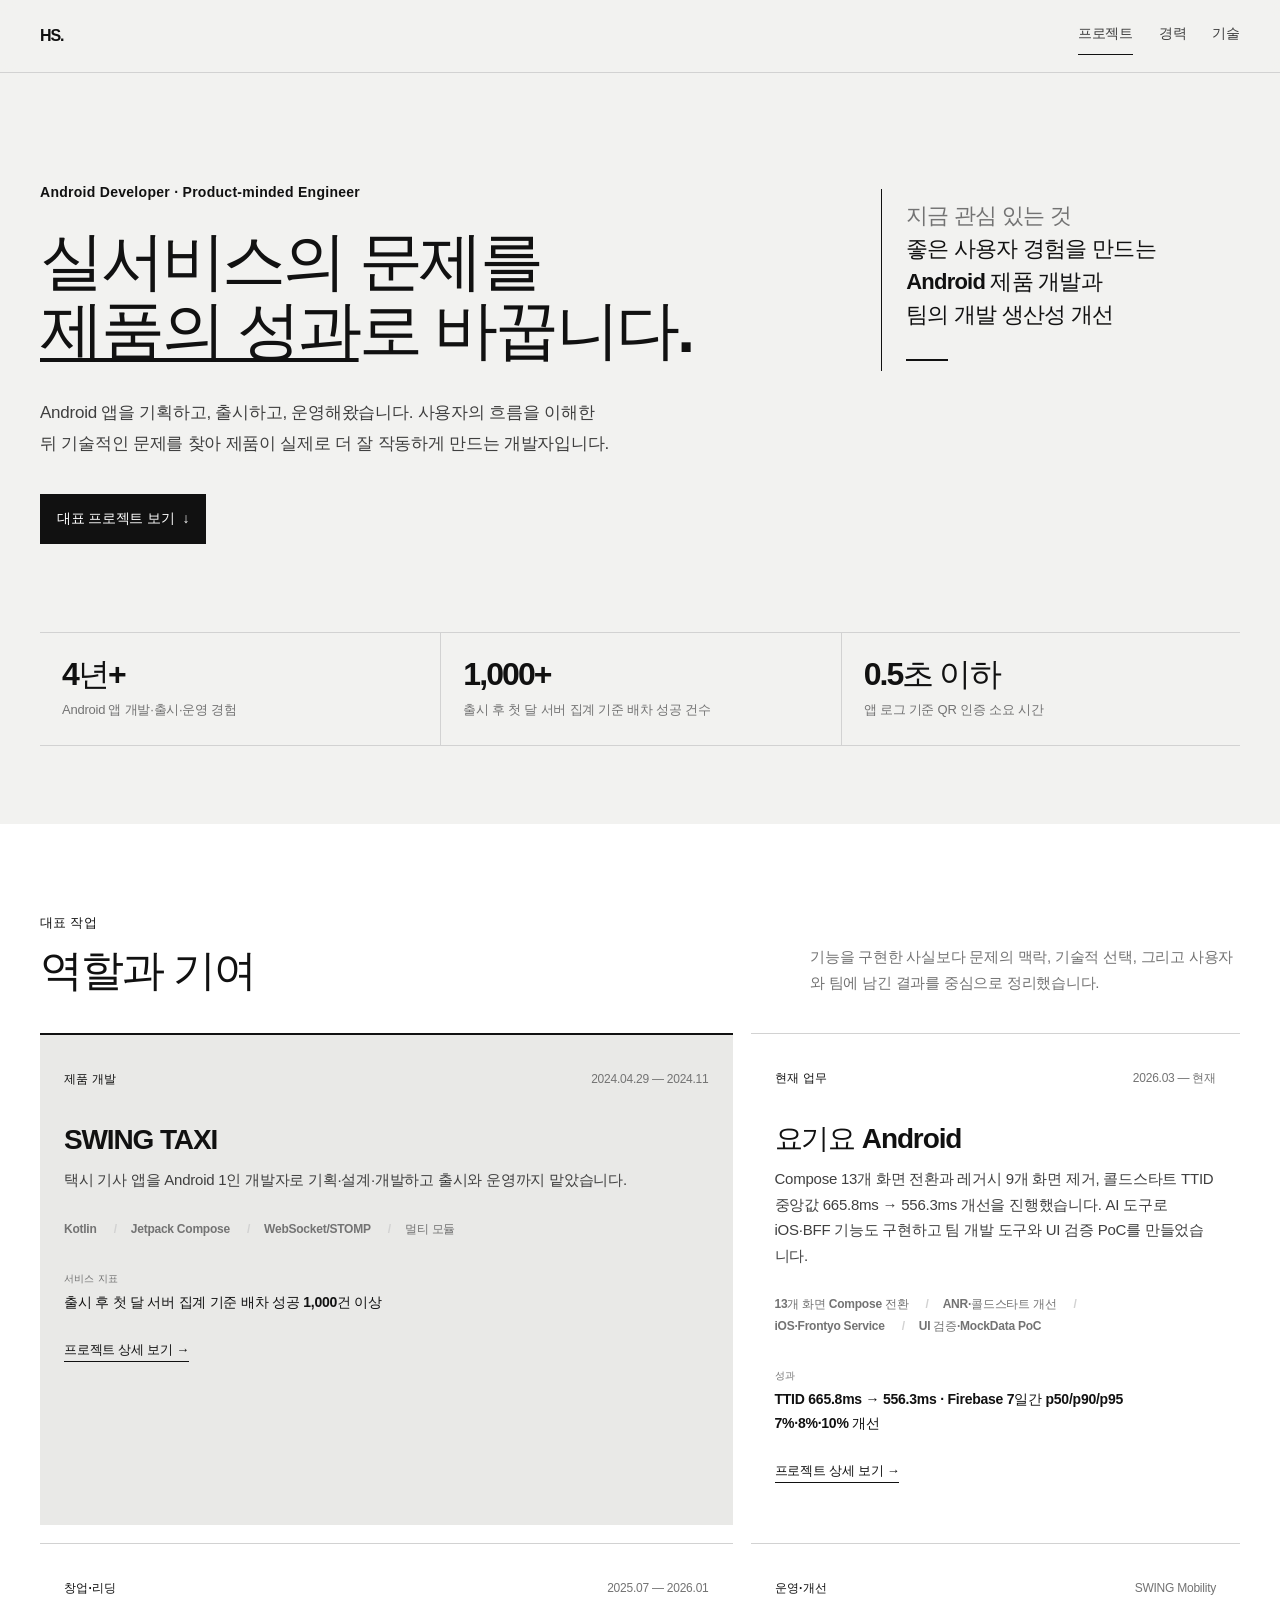
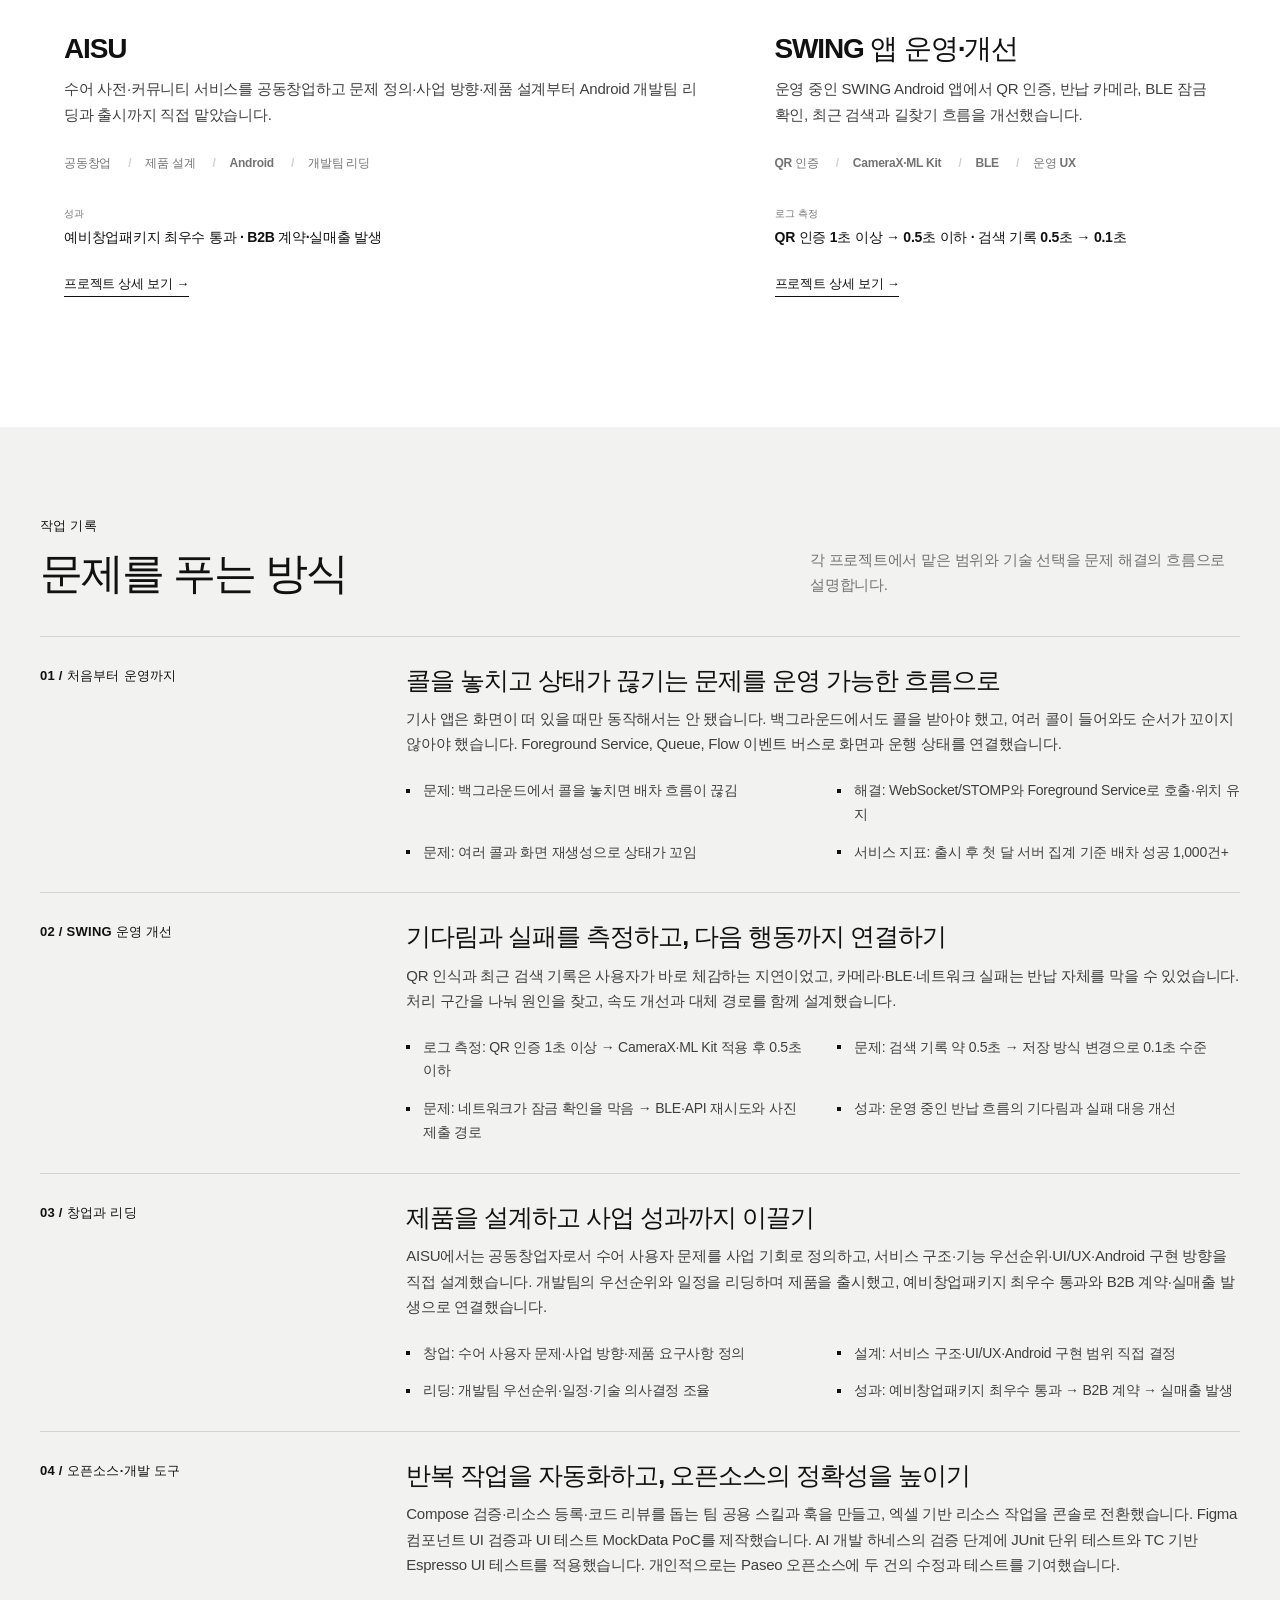
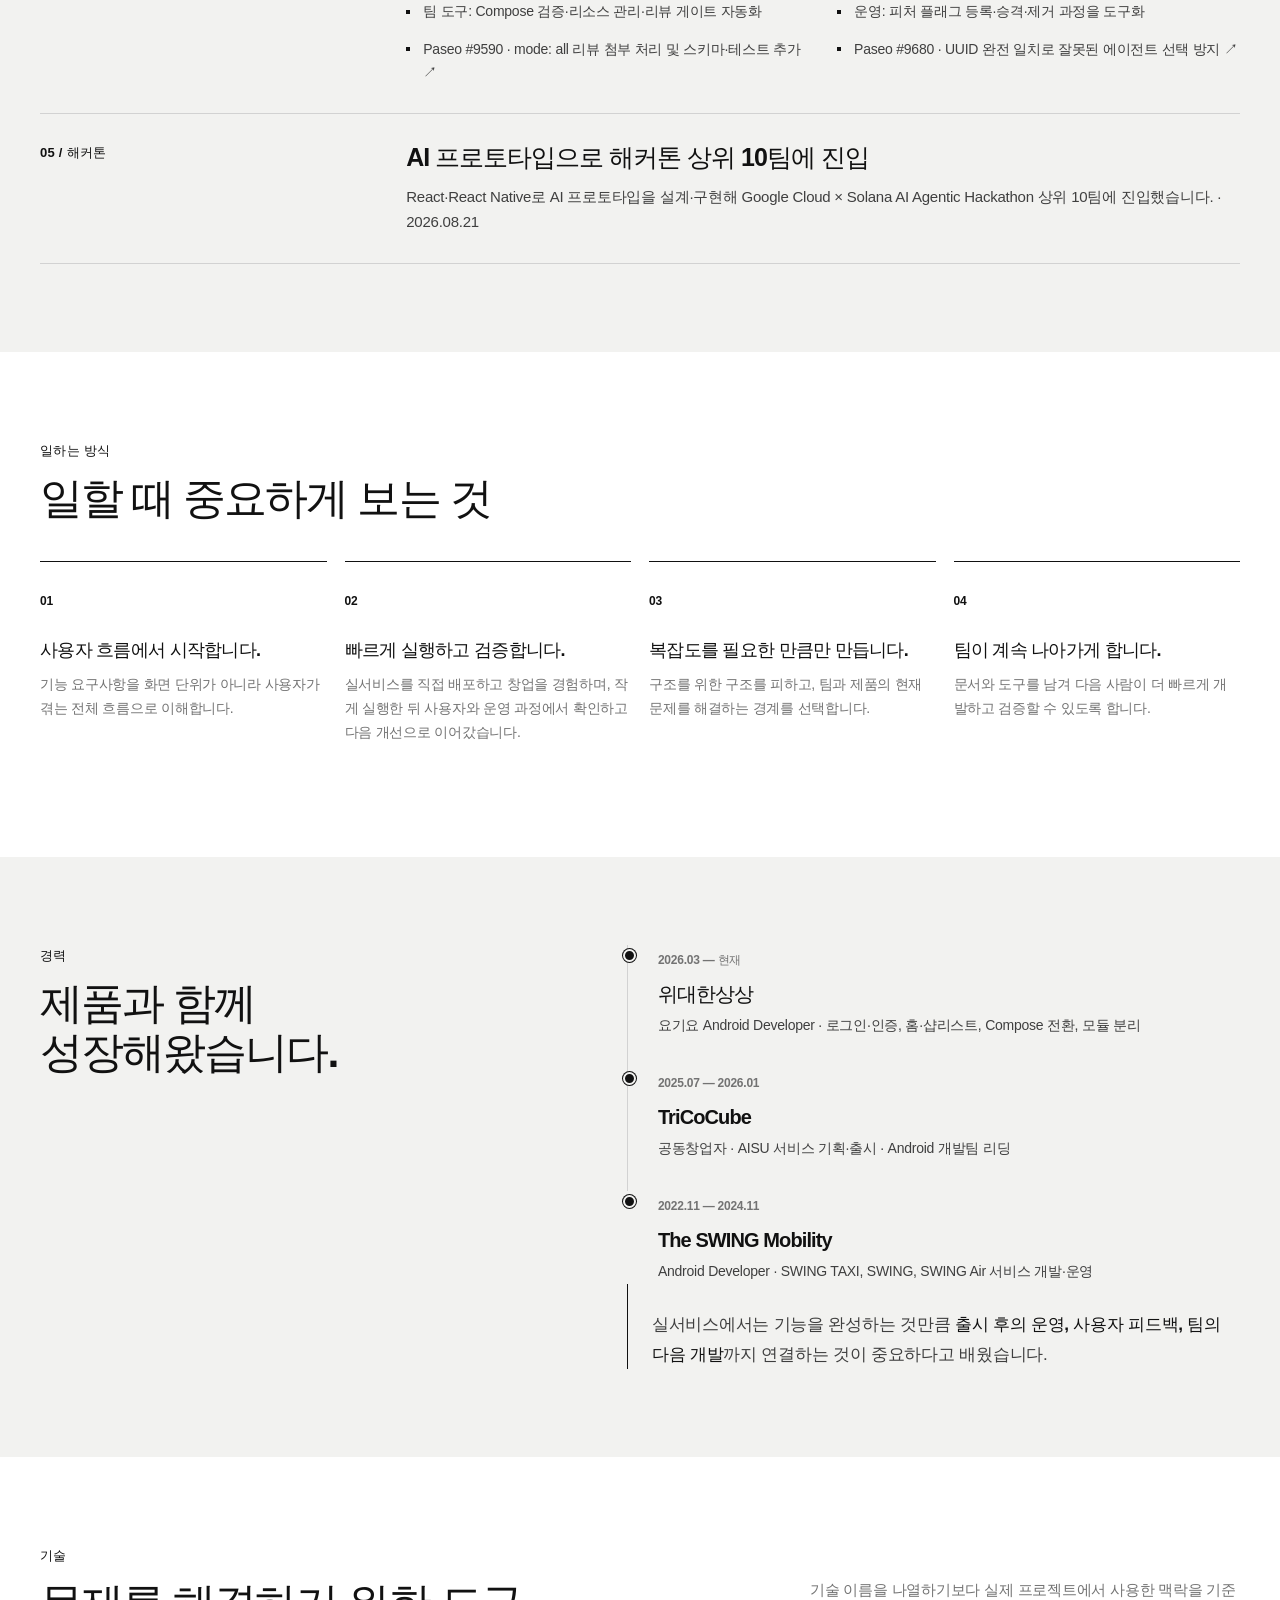
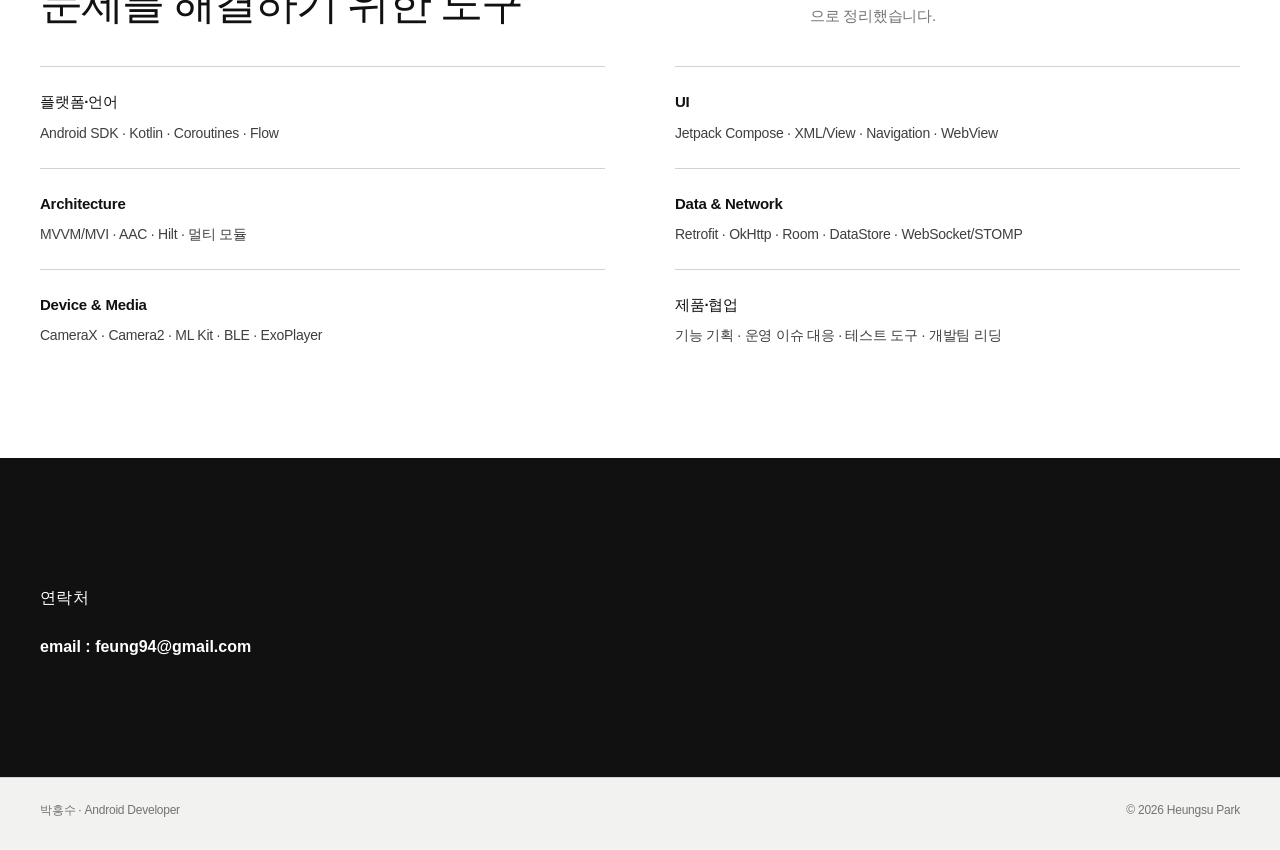
==== commit 0c57d8d5: "Add Android testing experience to portfolio" ====
--- a/index.html
+++ b/index.html
@@ -379,7 +379,7 @@
           <p class="case-label">04 / 오픈소스·개발 도구</p>
           <div class="case-content">
             <h3>반복 작업을 자동화하고, 오픈소스의 정확성을 높이기</h3>
-            <p>Compose 검증·리소스 등록·코드 리뷰를 돕는 팀 공용 스킬과 훅을 만들고, 엑셀 기반 리소스 작업을 콘솔로 전환했습니다. Figma 컴포넌트 UI 검증과 UI 테스트 MockData PoC를 제작했습니다. 개인적으로는 Paseo 오픈소스에 두 건의 수정과 테스트를 기여했습니다.</p>
+            <p>Compose 검증·리소스 등록·코드 리뷰를 돕는 팀 공용 스킬과 훅을 만들고, 엑셀 기반 리소스 작업을 콘솔로 전환했습니다. Figma 컴포넌트 UI 검증과 UI 테스트 MockData PoC를 제작했습니다. AI 개발 하네스의 검증 단계에 JUnit 단위 테스트와 TC 기반 Espresso UI 테스트를 적용했습니다. 개인적으로는 Paseo 오픈소스에 두 건의 수정과 테스트를 기여했습니다.</p>
             <ul class="case-points"><li>팀 도구: Compose 검증·리소스 관리·리뷰 게이트 자동화</li><li>운영: 피처 플래그 등록·승격·제거 과정을 도구화</li><li><a href="https://github.com/getpaseo/paseo/pull/9590" target="_blank" rel="noreferrer">Paseo #9590 · mode: all 리뷰 첨부 처리 및 스키마·테스트 추가 ↗</a></li><li><a href="https://github.com/getpaseo/paseo/pull/9680" target="_blank" rel="noreferrer">Paseo #9680 · UUID 완전 일치로 잘못된 에이전트 선택 방지 ↗</a></li></ul>
           </div>
         </article>
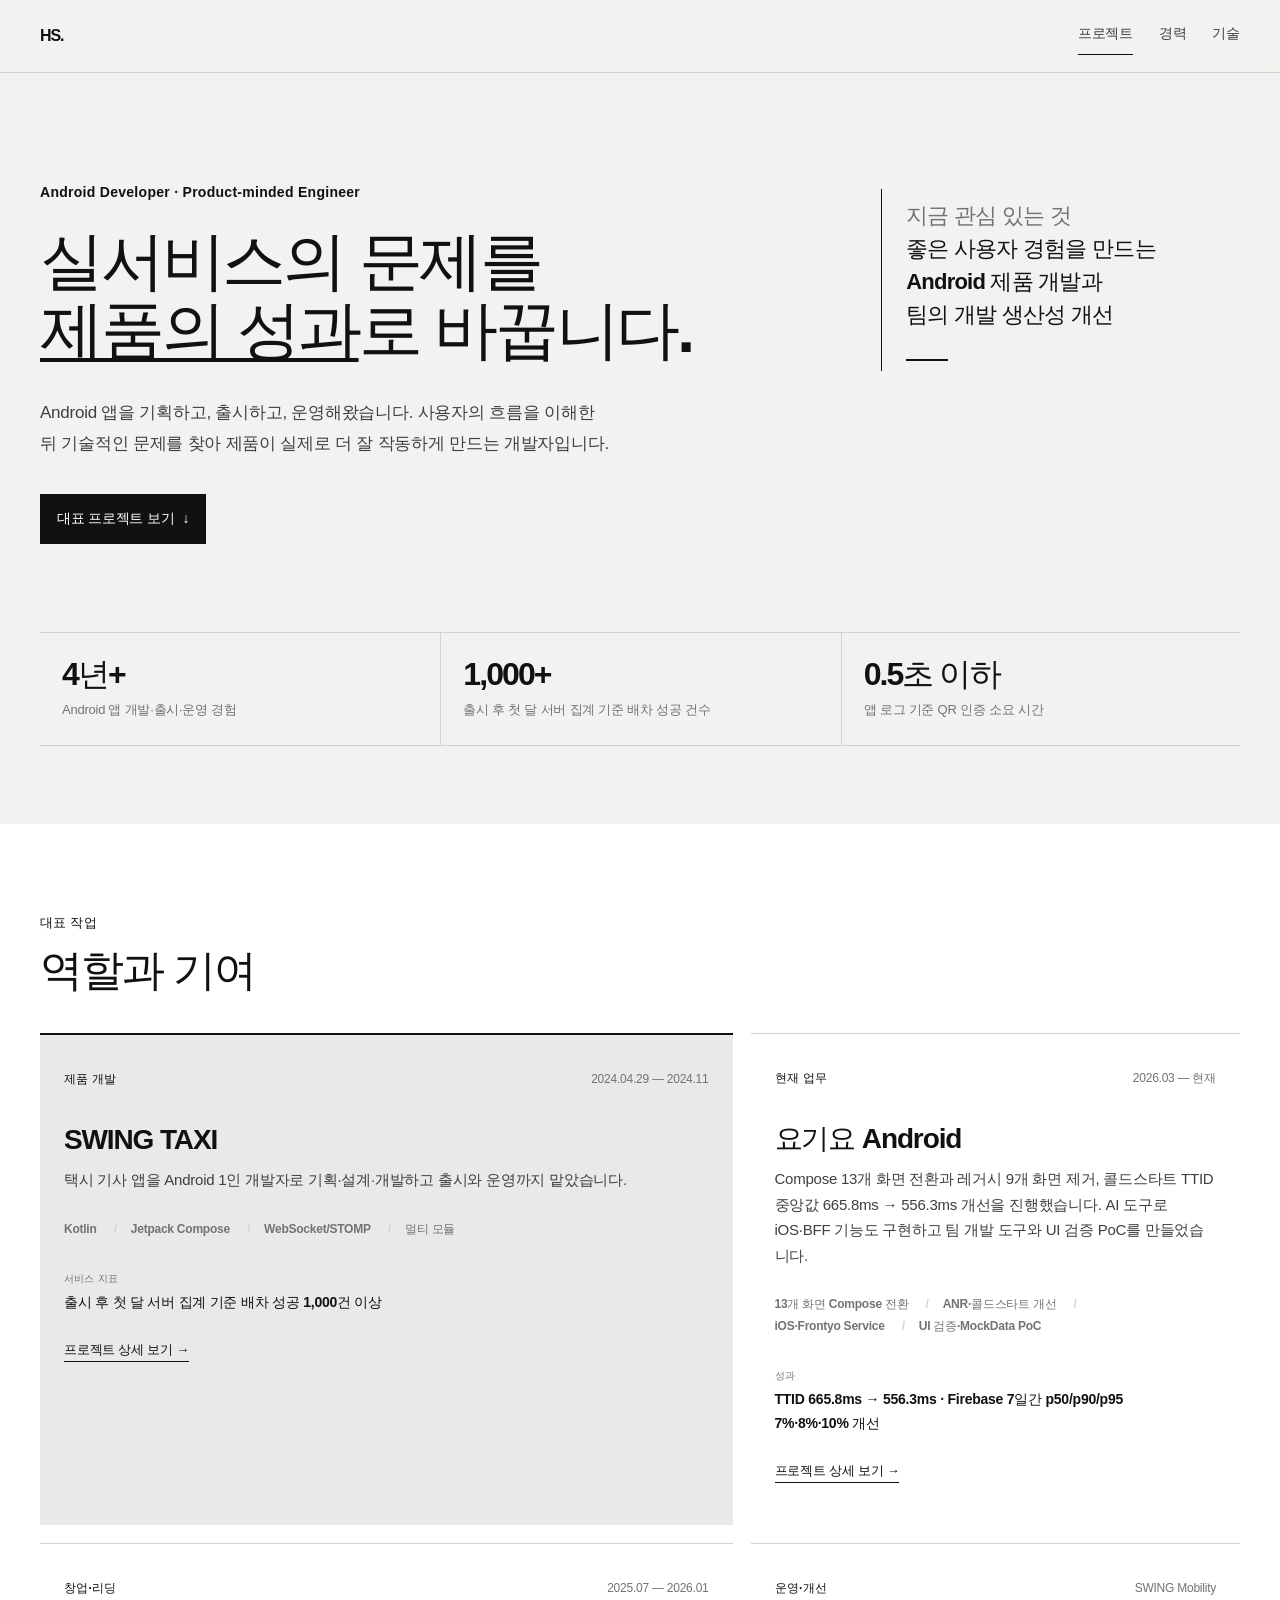
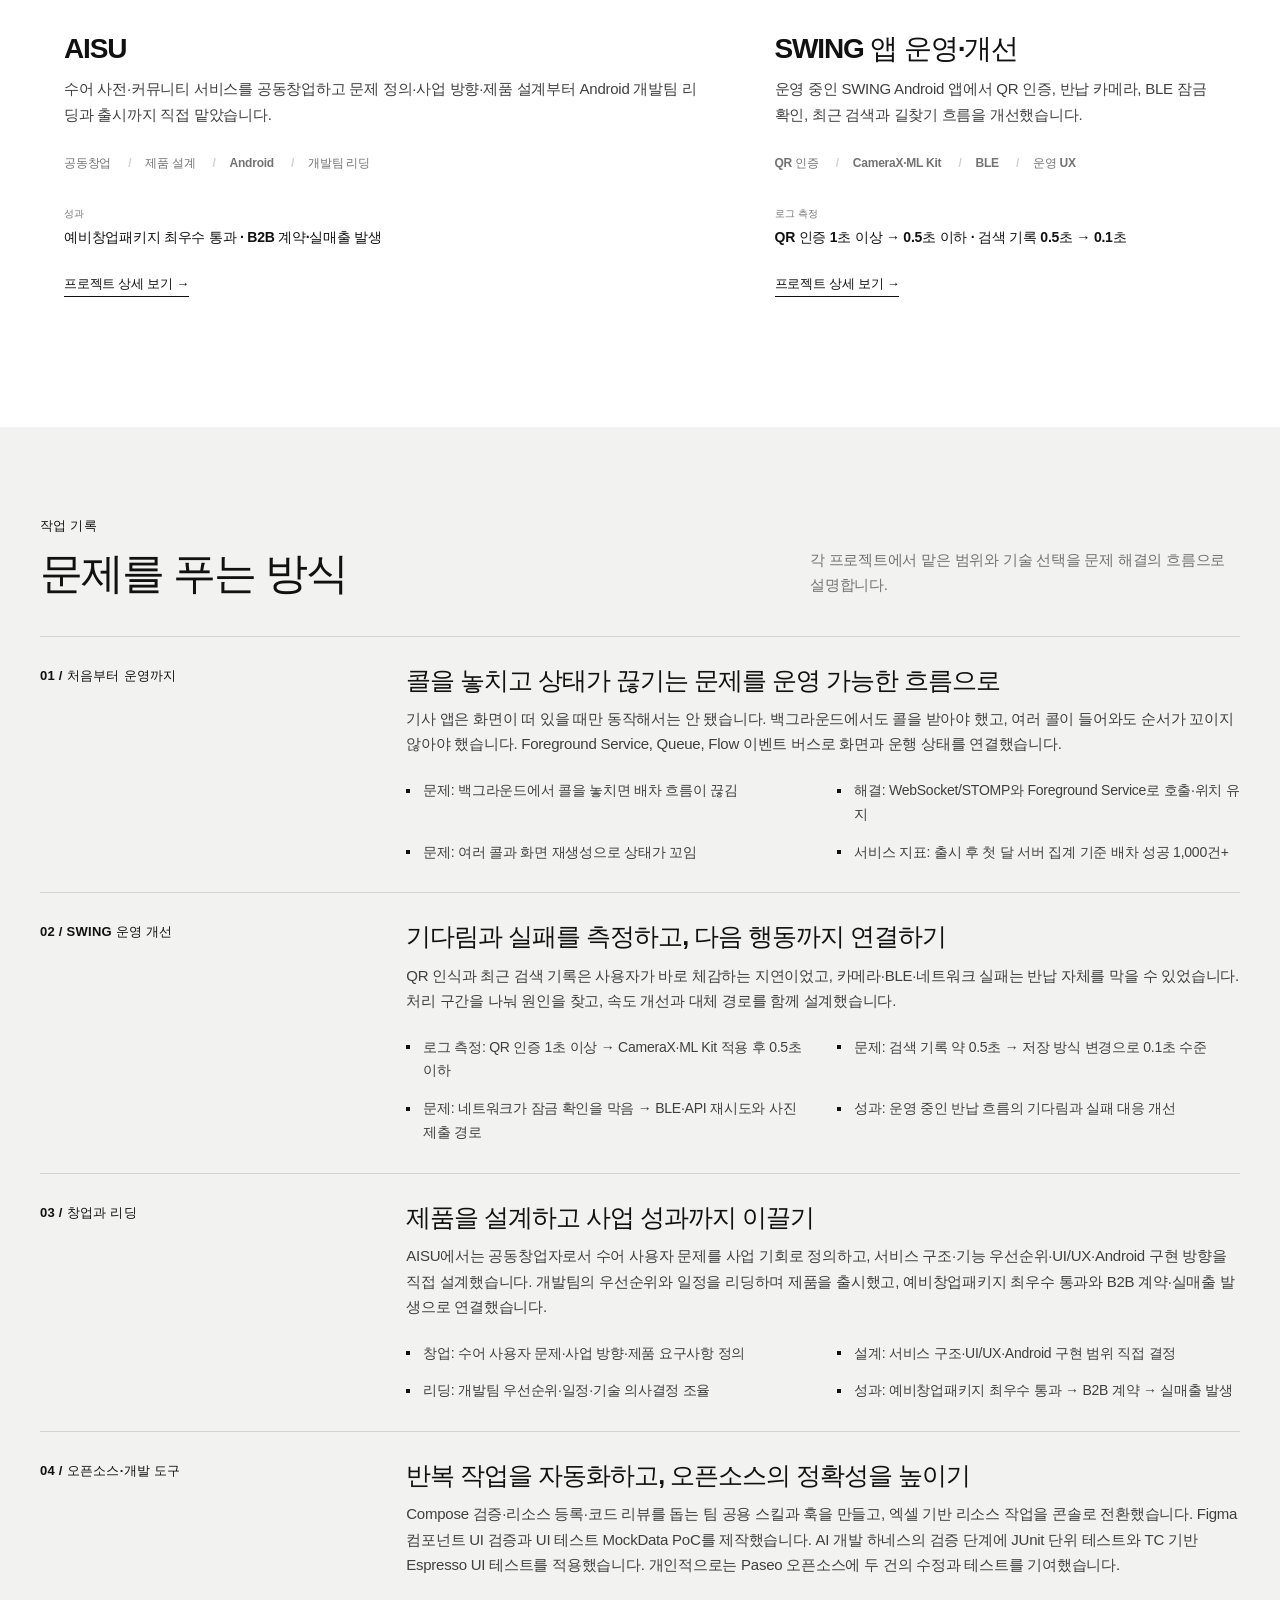
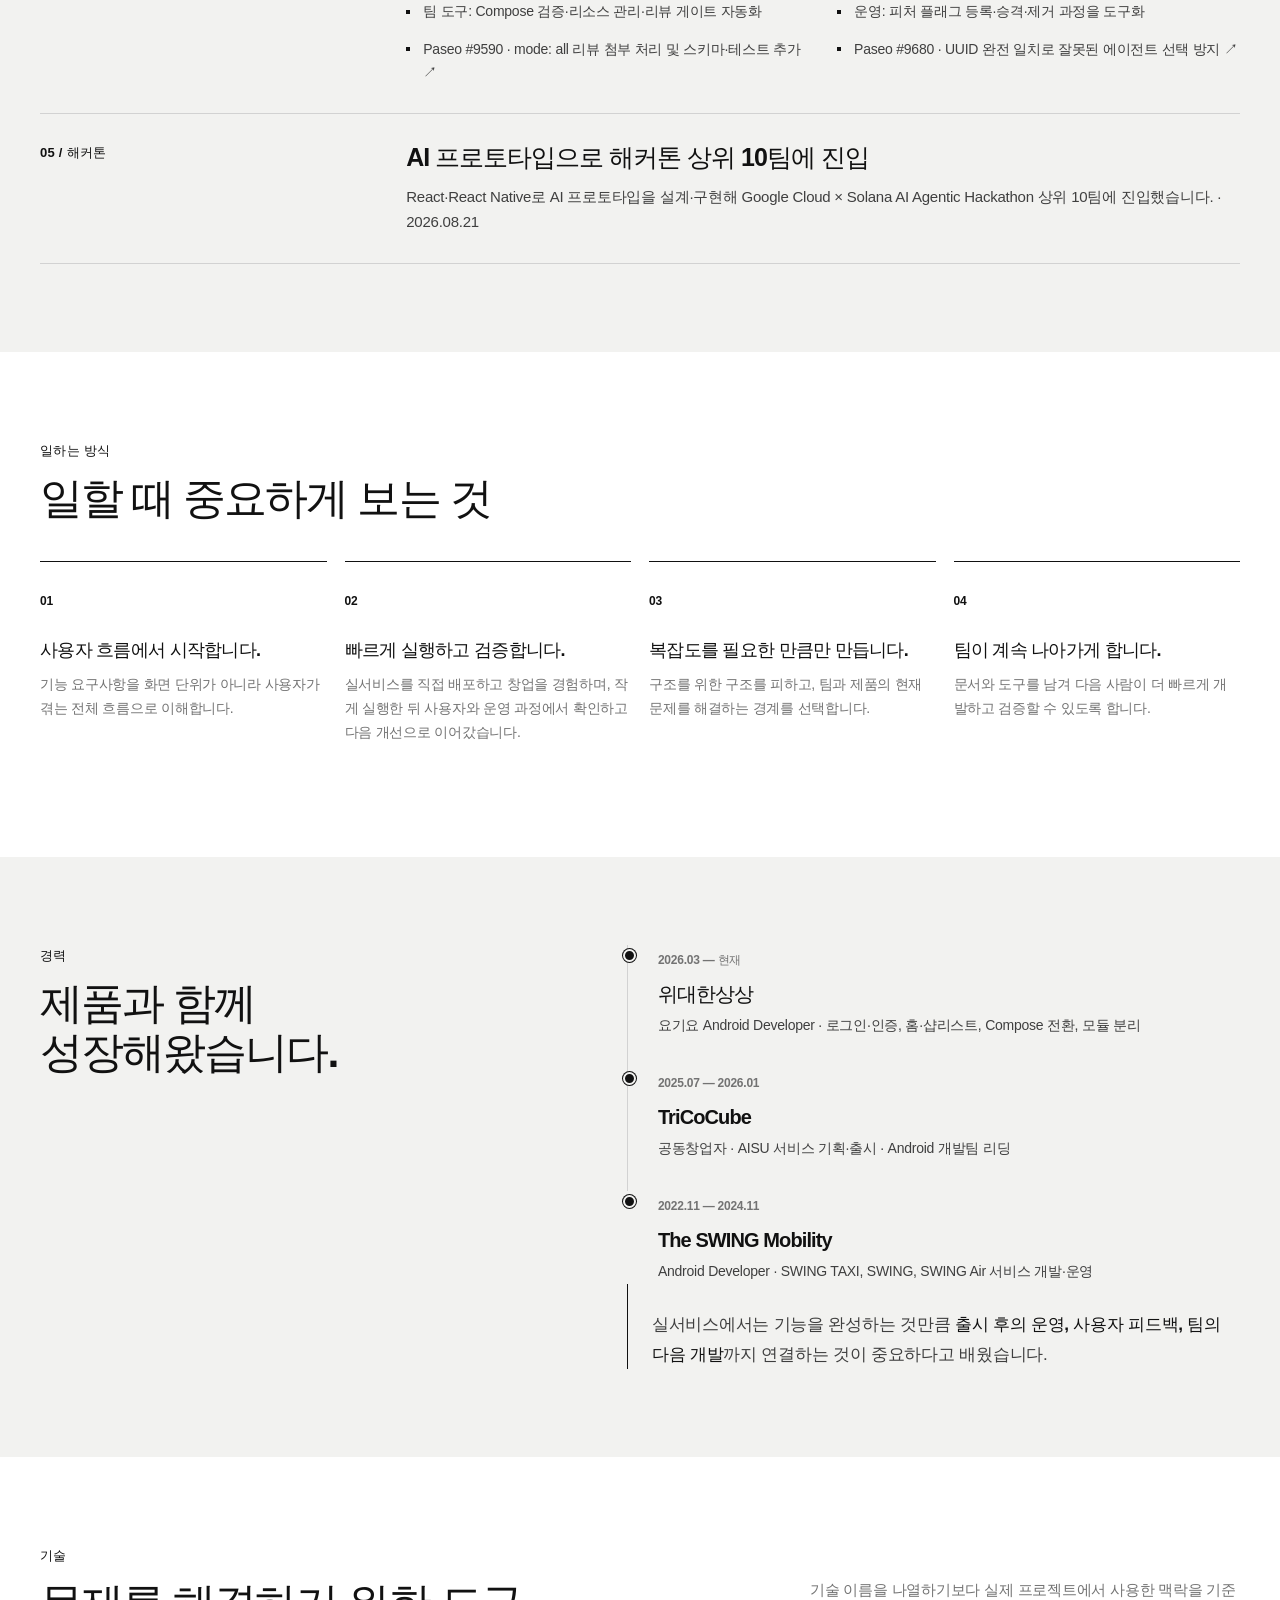
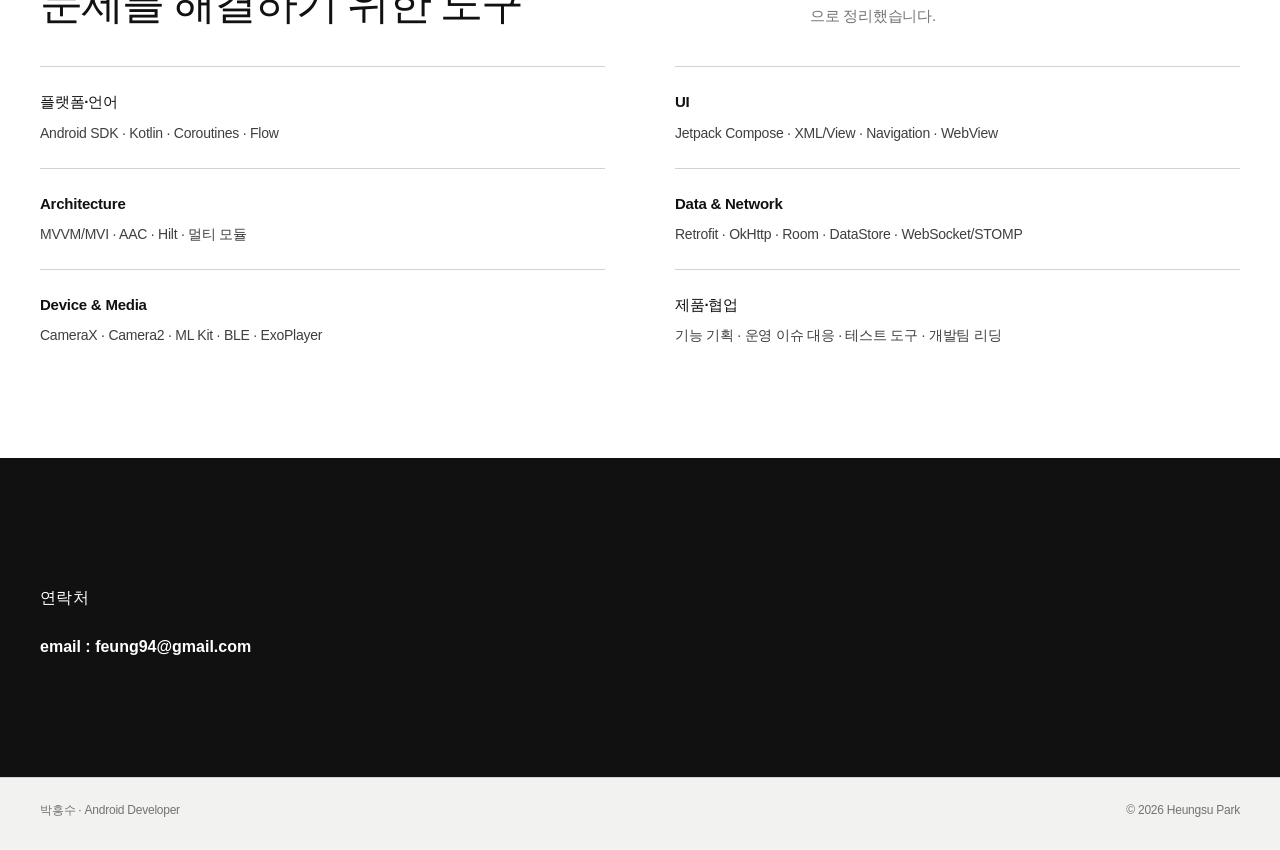
==== commit 10724a95: "Remove introductory copy above projects" ====
--- a/index.html
+++ b/index.html
@@ -301,7 +301,7 @@
             <p class="section-kicker">대표 작업</p>
             <h2>역할과 기여</h2>
           </div>
-          <p class="section-intro">기능을 구현한 사실보다 문제의 맥락, 기술적 선택, 그리고 사용자와 팀에 남긴 결과를 중심으로 정리했습니다.</p>
+          <p class="section-intro"></p>
         </div>
 
         <div class="work-grid">
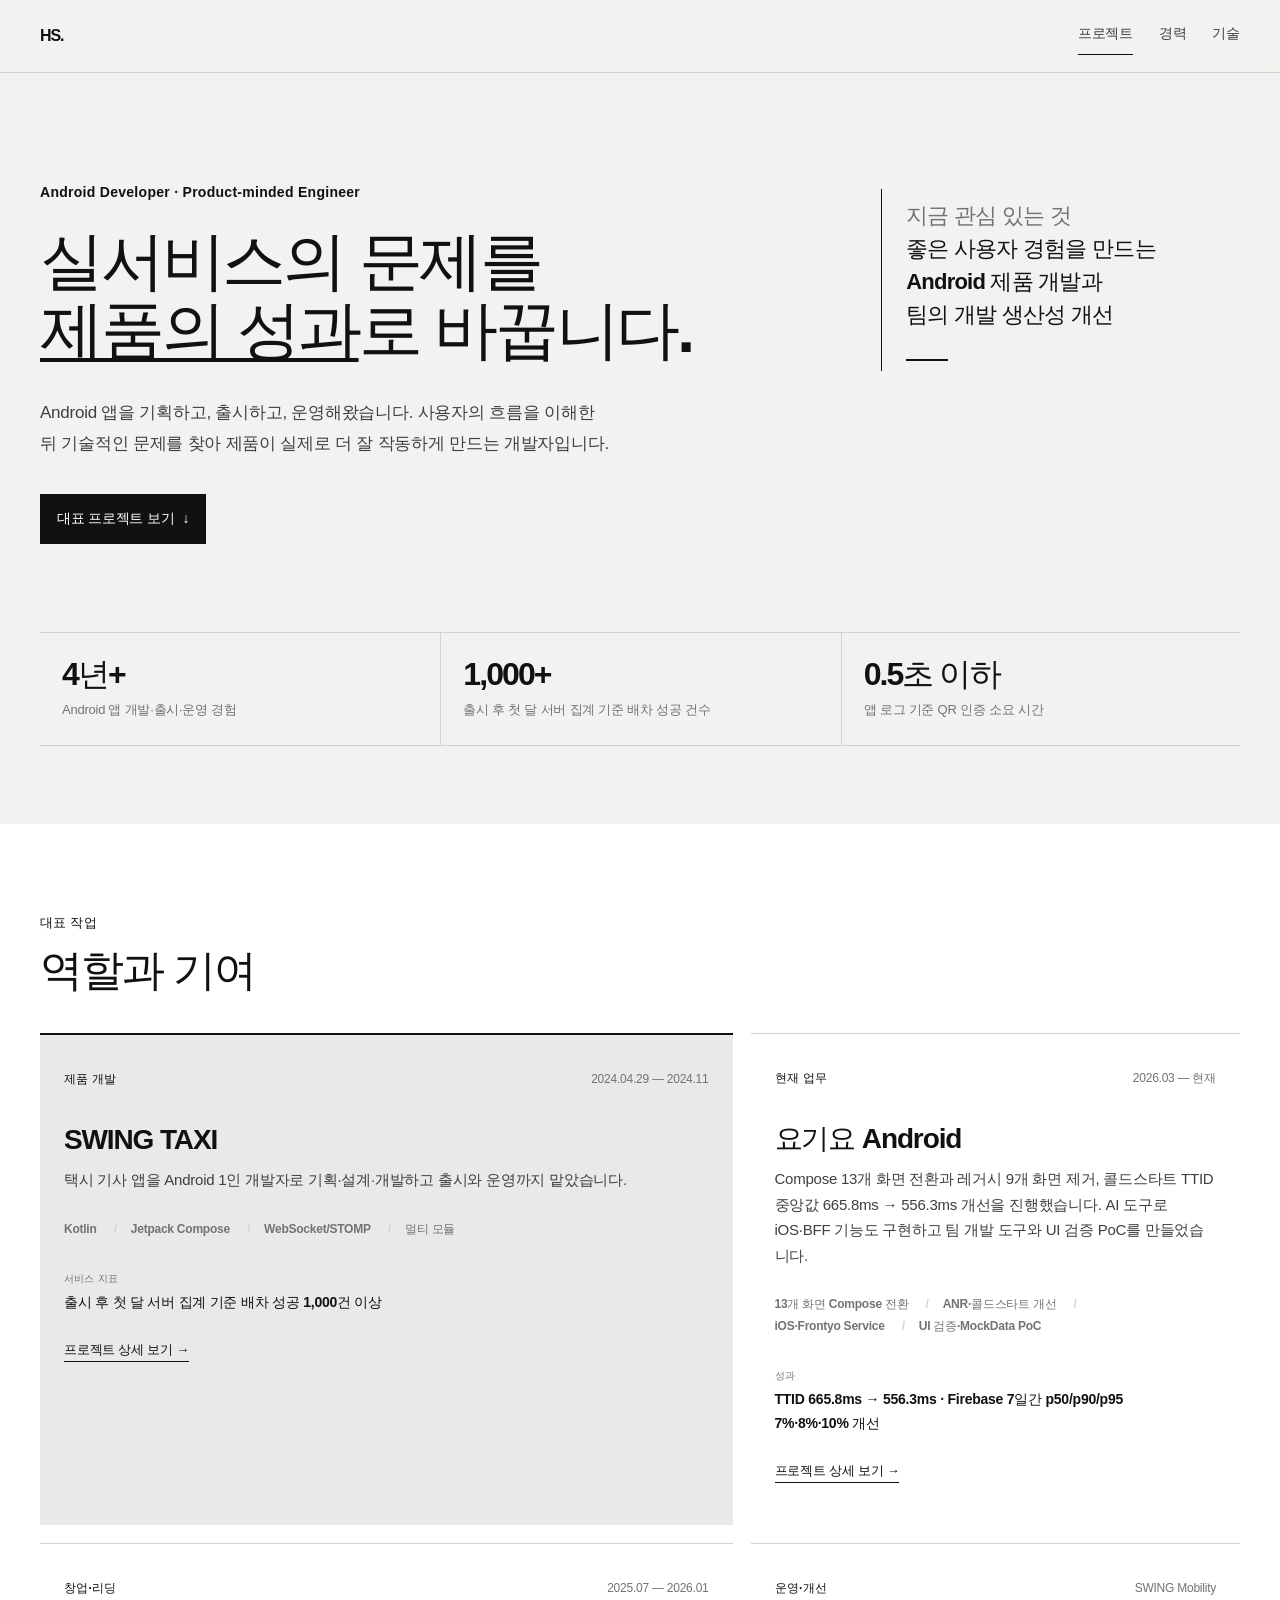
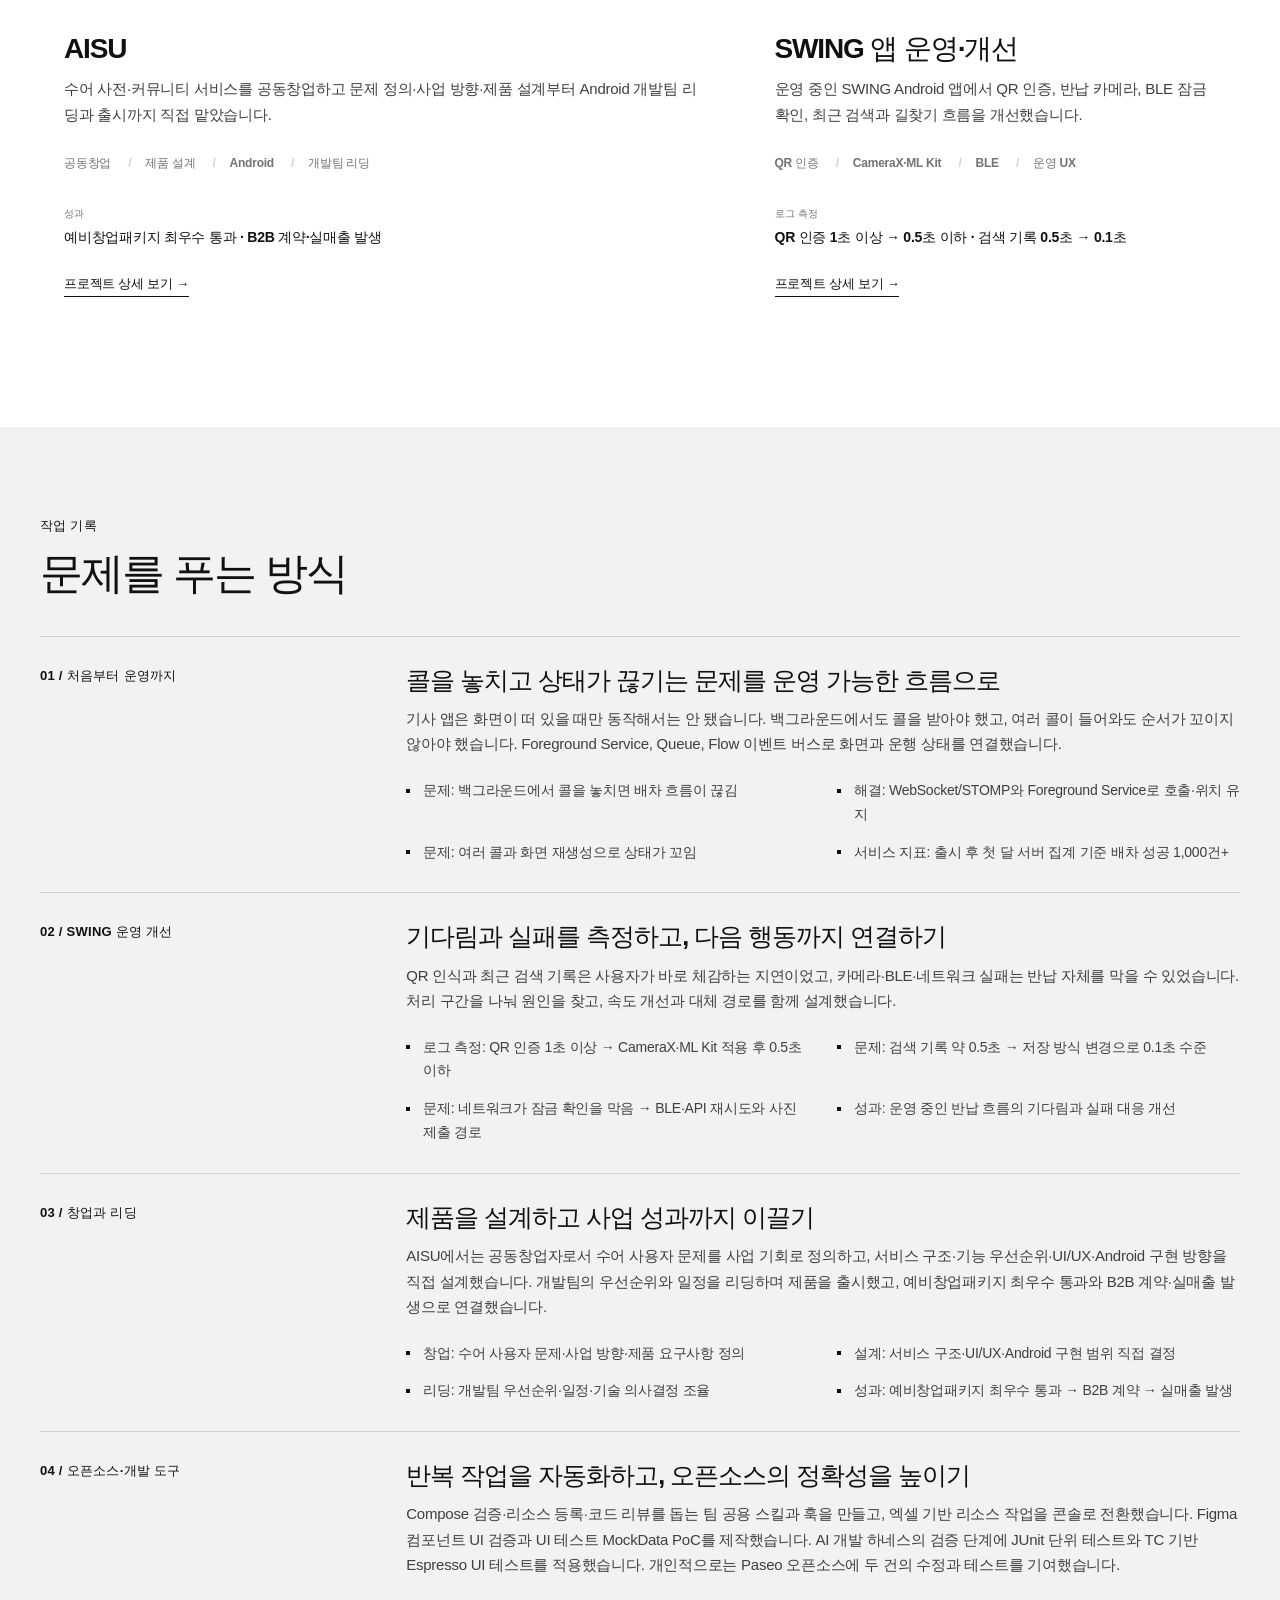
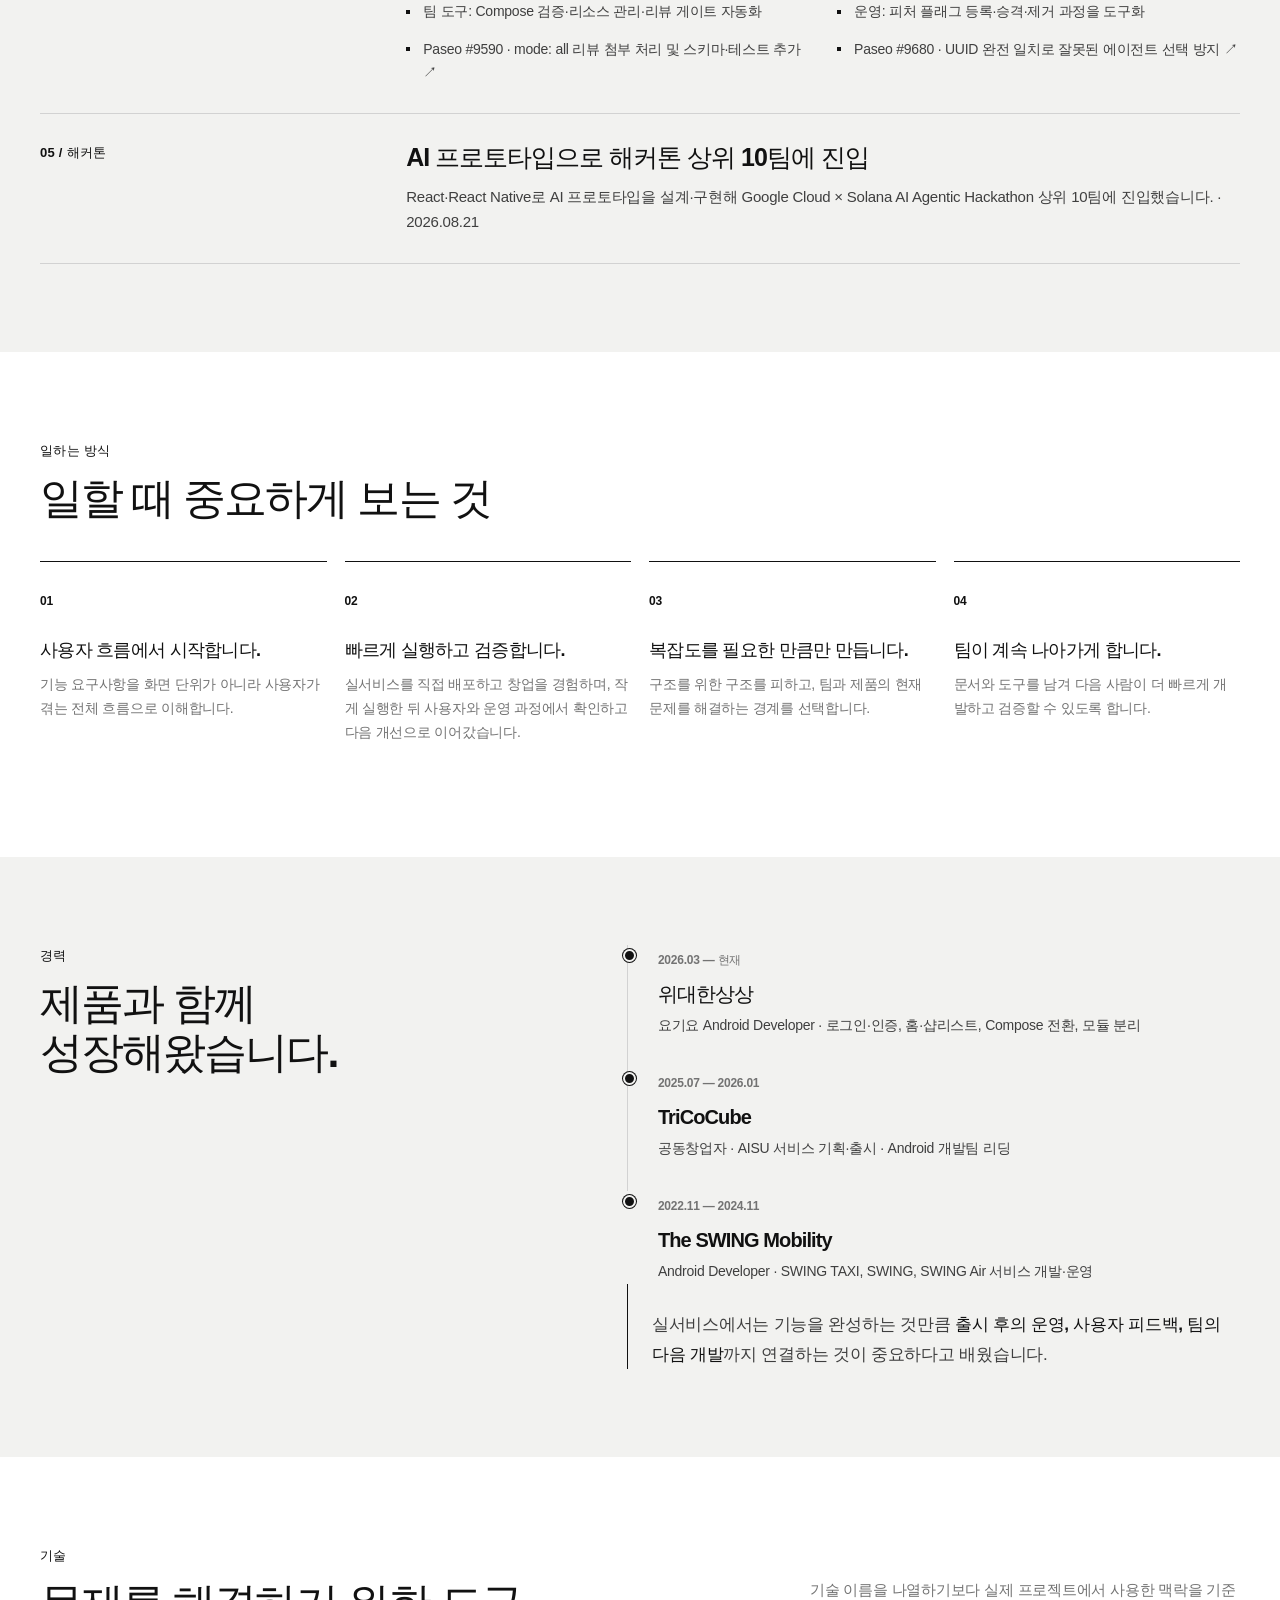
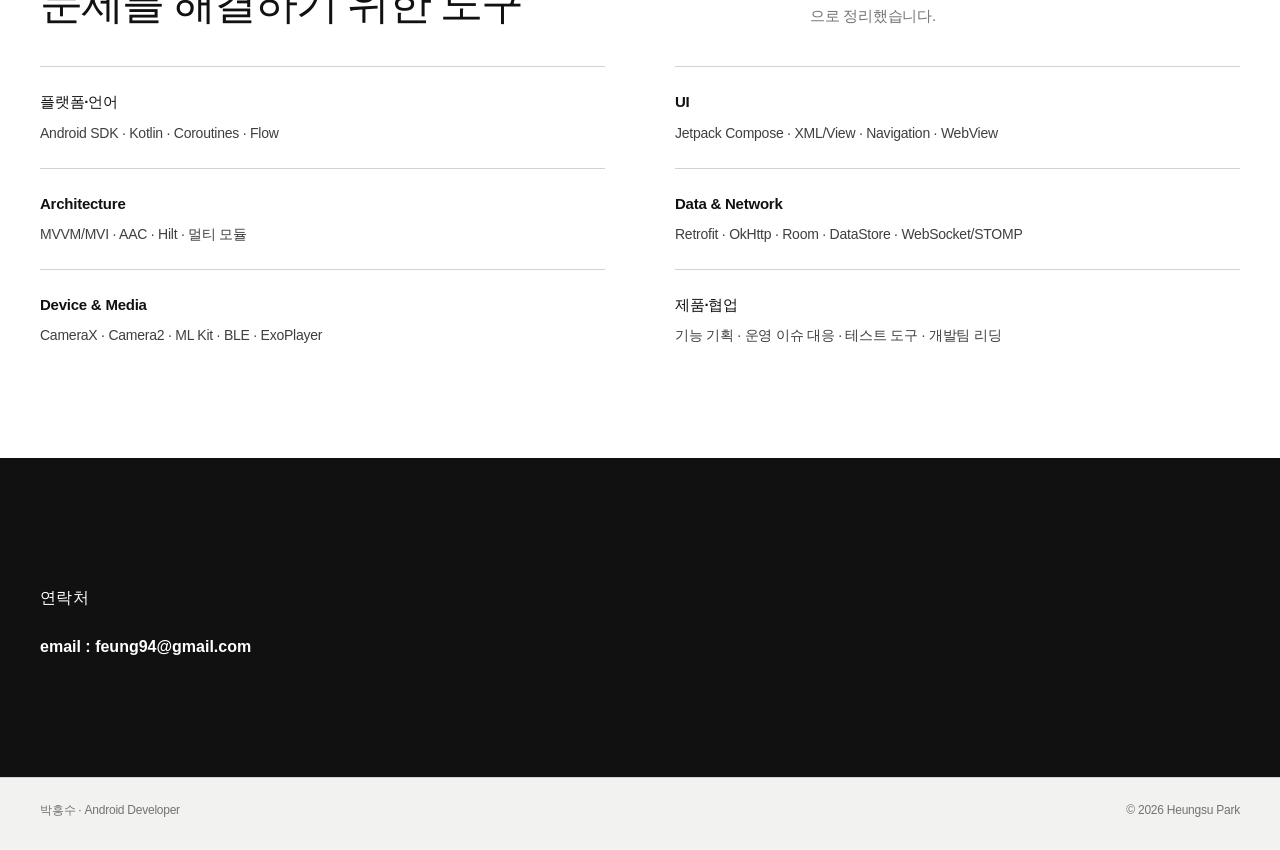
==== commit 3b342a86: "Remove extra problem-solving introduction" ====
--- a/index.html
+++ b/index.html
@@ -348,7 +348,7 @@
             <p class="section-kicker">작업 기록</p>
             <h2 id="case-title">문제를 푸는 방식</h2>
           </div>
-          <p class="section-intro">각 프로젝트에서 맡은 범위와 기술 선택을 문제 해결의 흐름으로 설명합니다.</p>
+          
         </div>
 
         <article class="case-study">
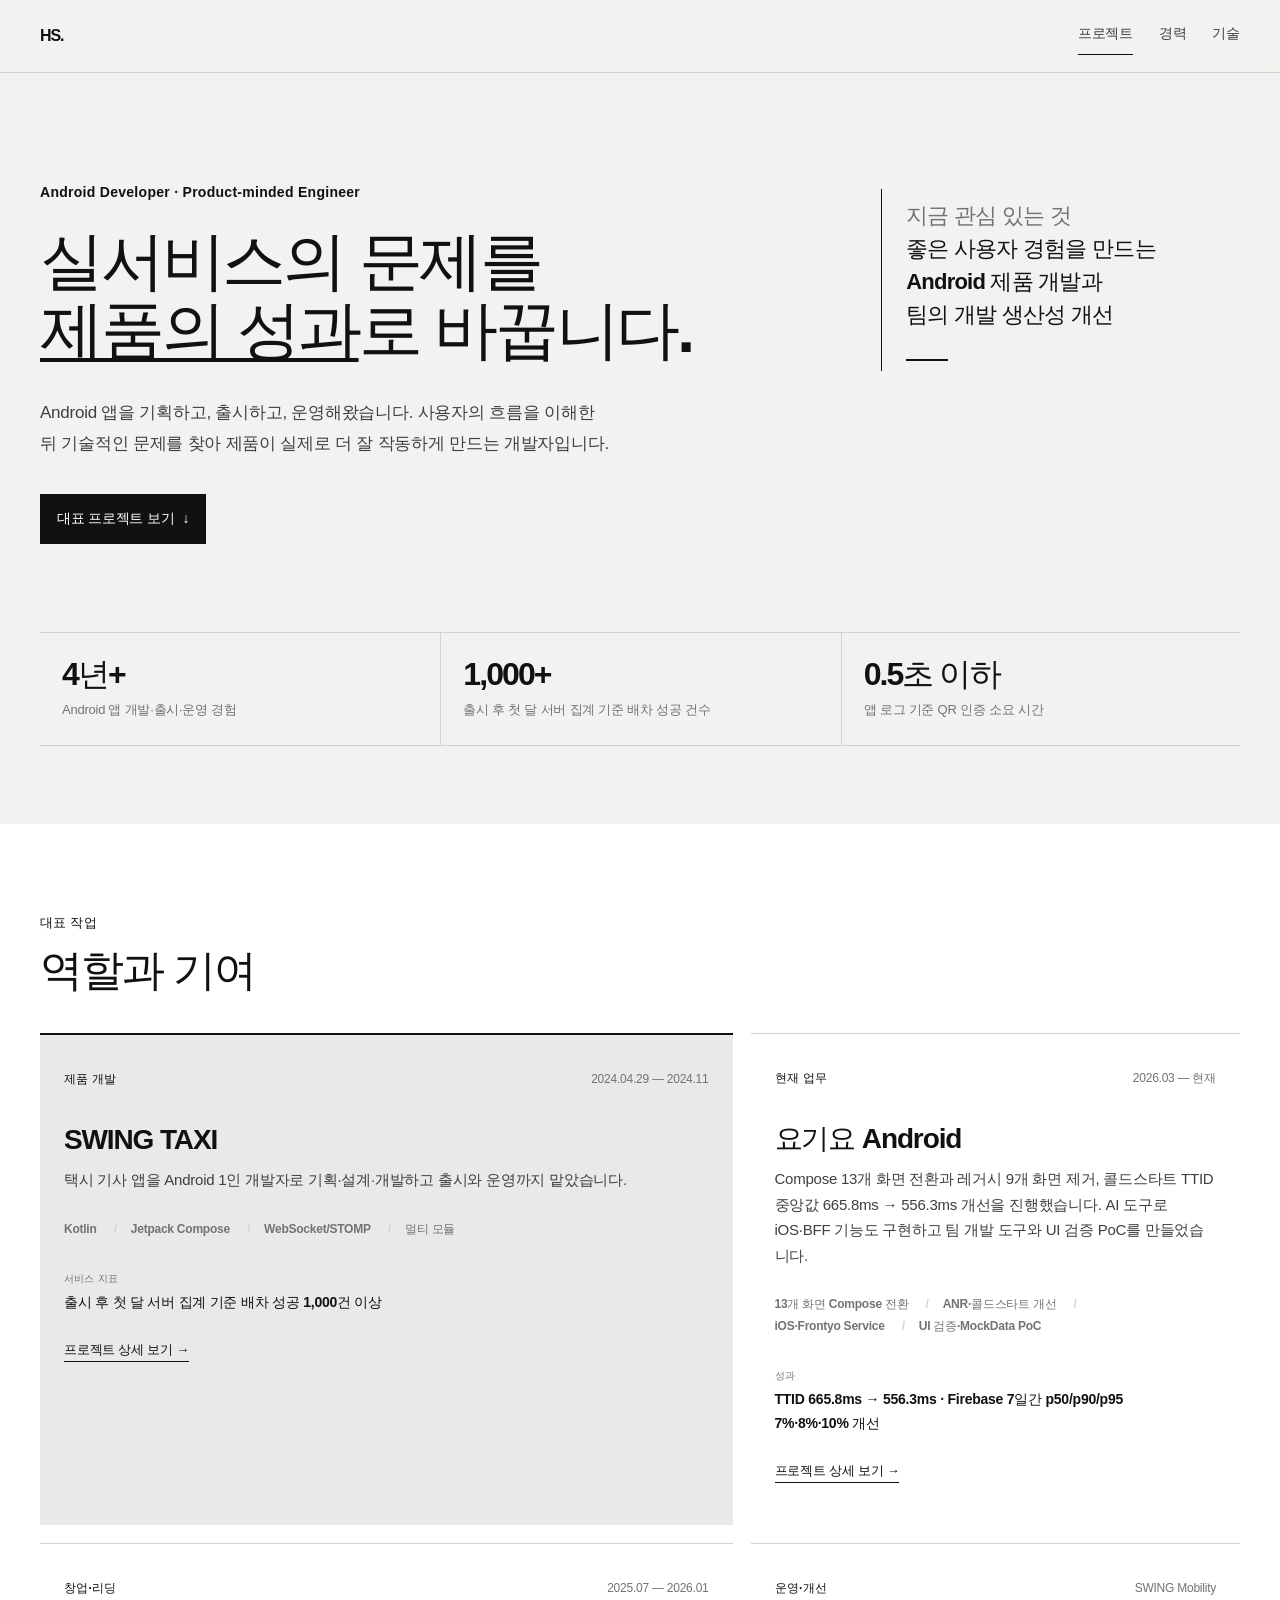
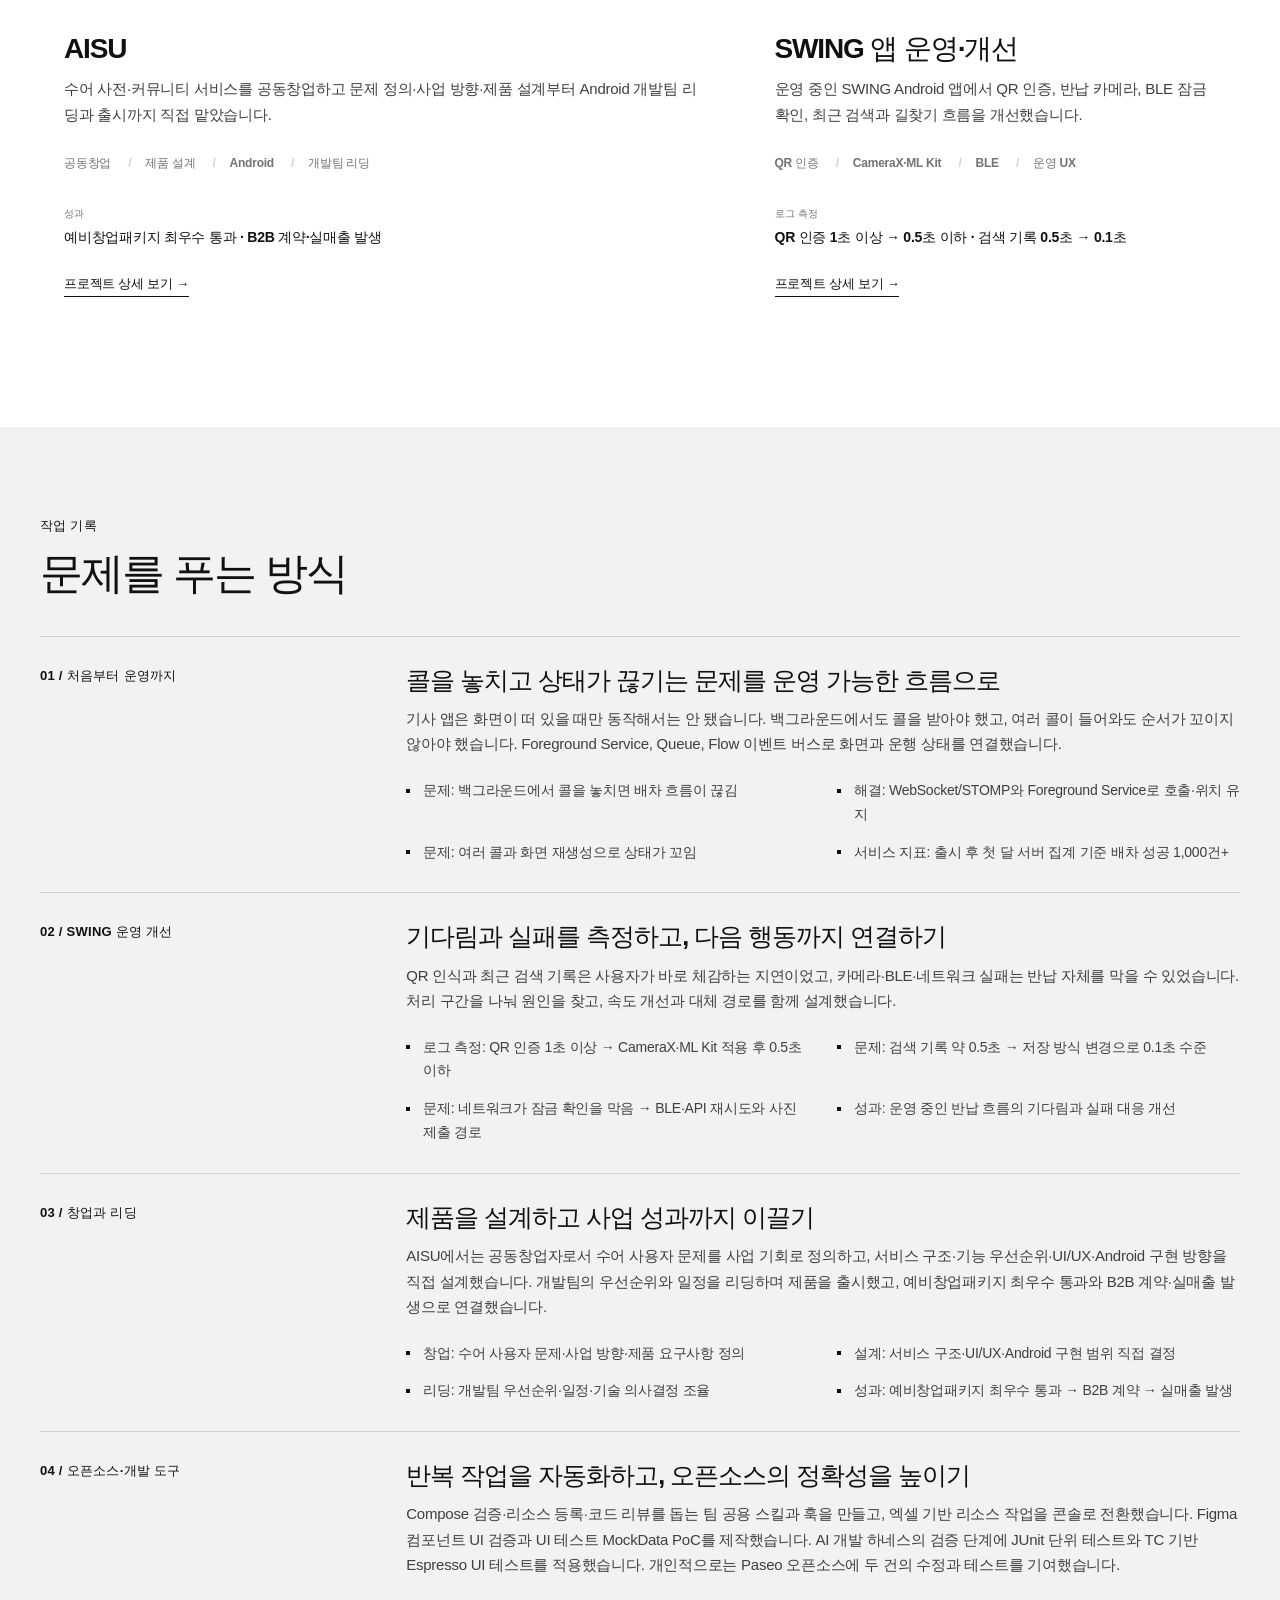
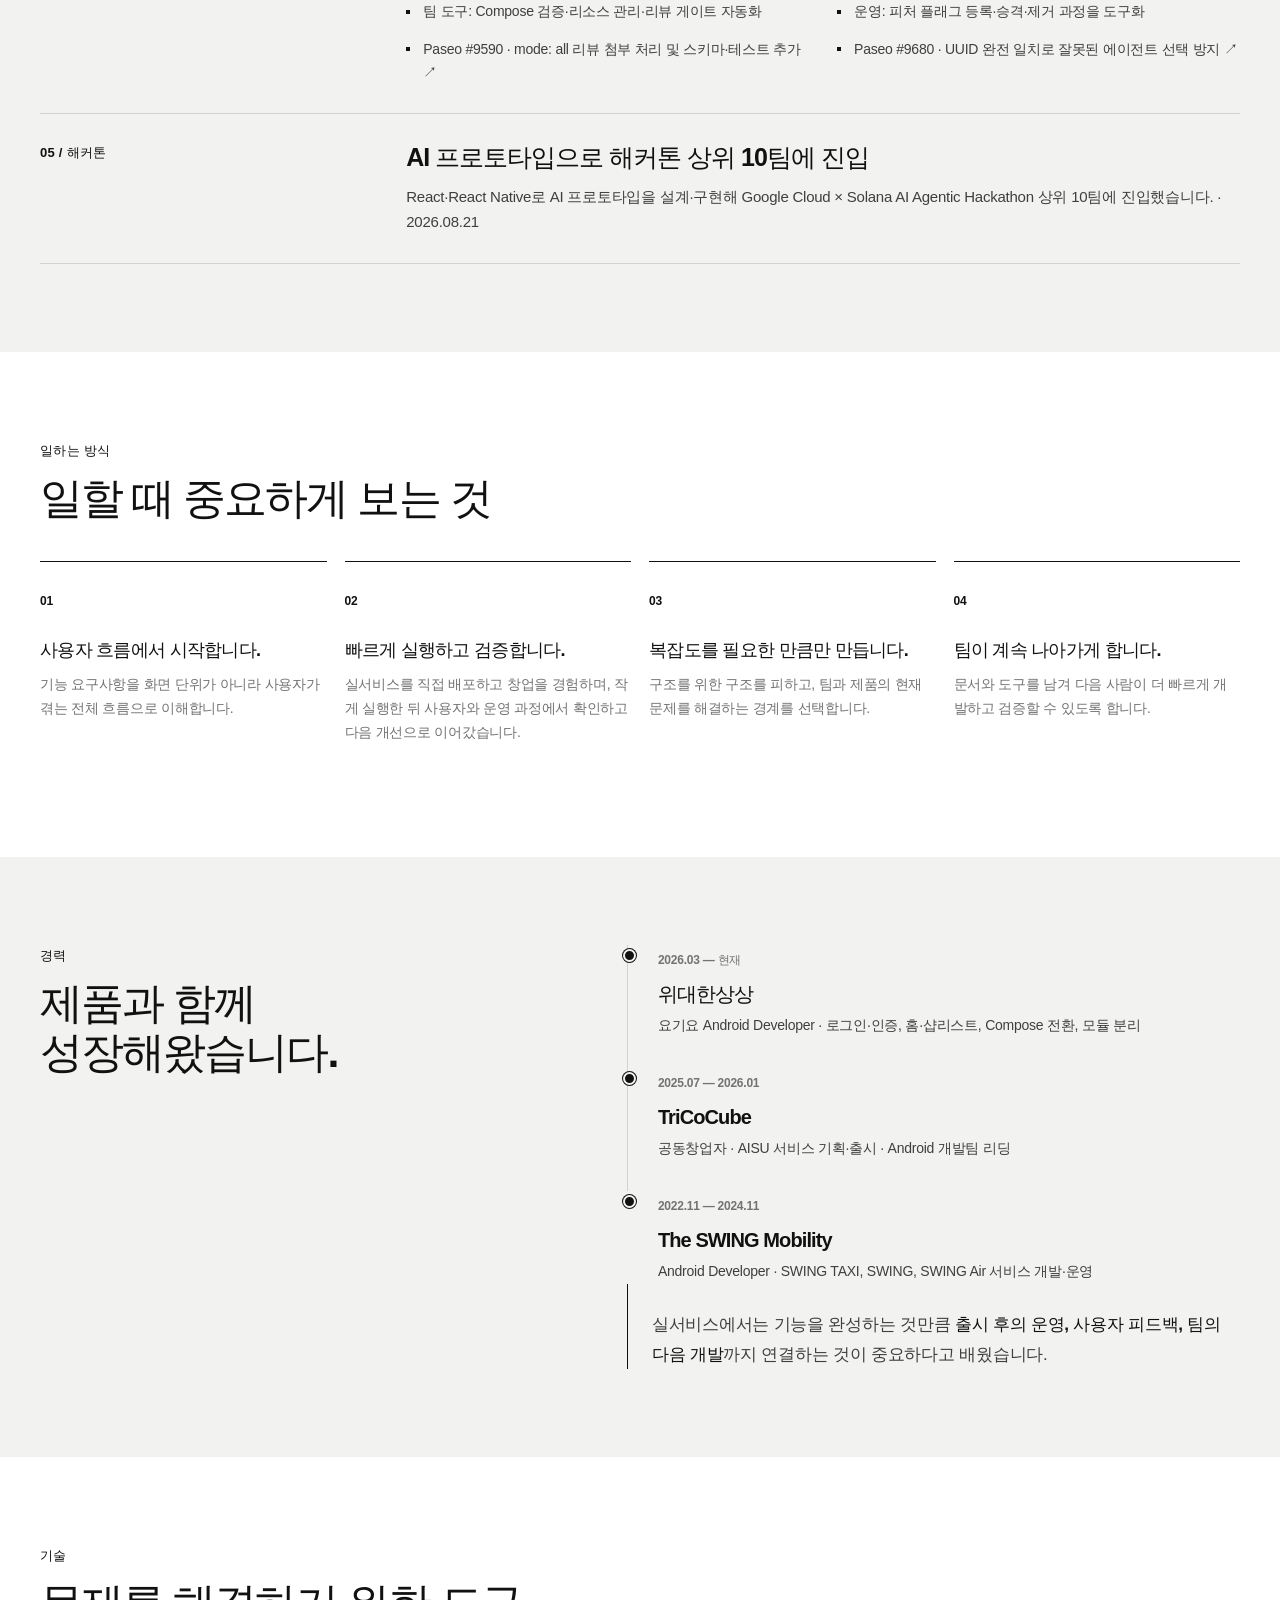
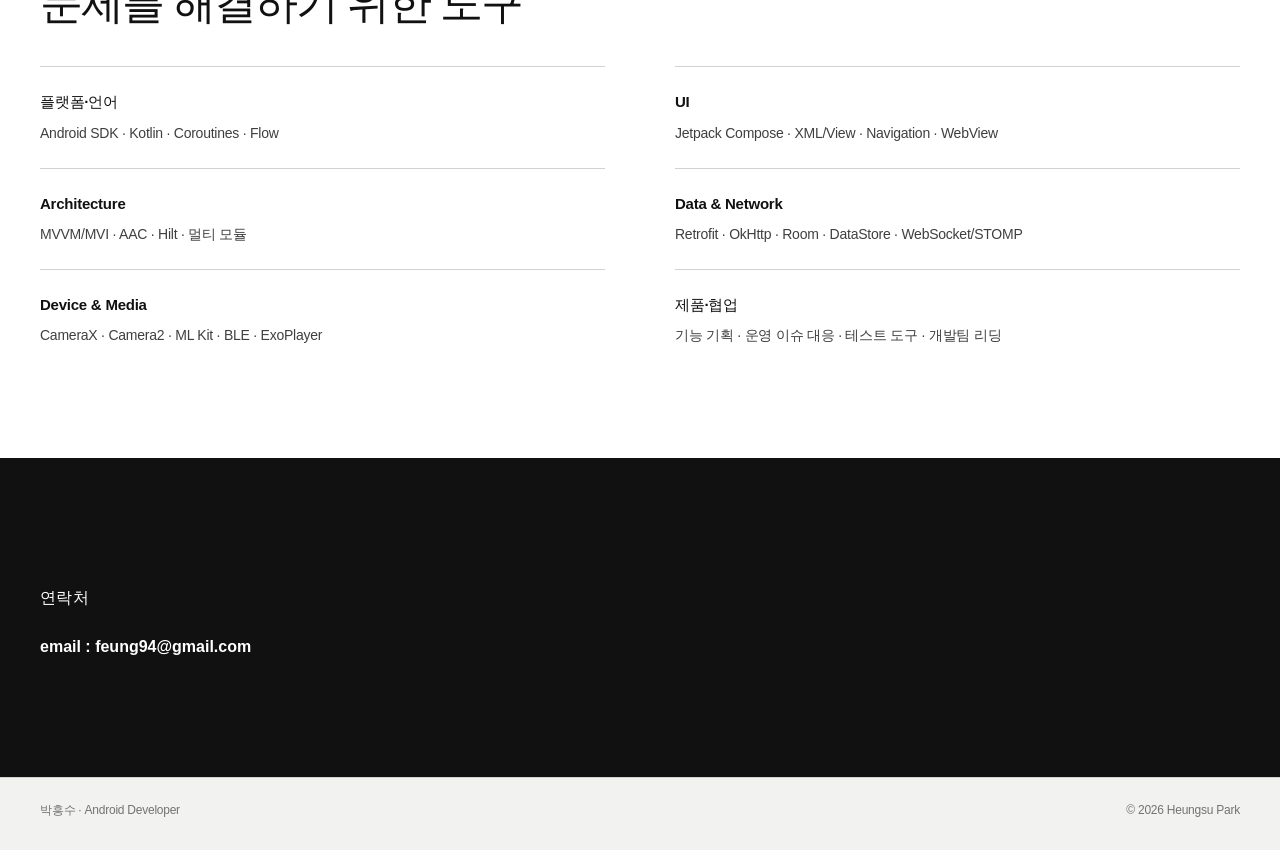
==== commit 8620376d: "Remove extra skills section introduction" ====
--- a/index.html
+++ b/index.html
@@ -436,7 +436,7 @@
             <p class="section-kicker">기술</p>
             <h2>문제를 해결하기 위한 도구</h2>
           </div>
-          <p class="section-intro">기술 이름을 나열하기보다 실제 프로젝트에서 사용한 맥락을 기준으로 정리했습니다.</p>
+          
         </div>
         <div class="skills-grid">
           <div class="skill-group"><h3>플랫폼·언어</h3><p>Android SDK · Kotlin · Coroutines · Flow</p></div>
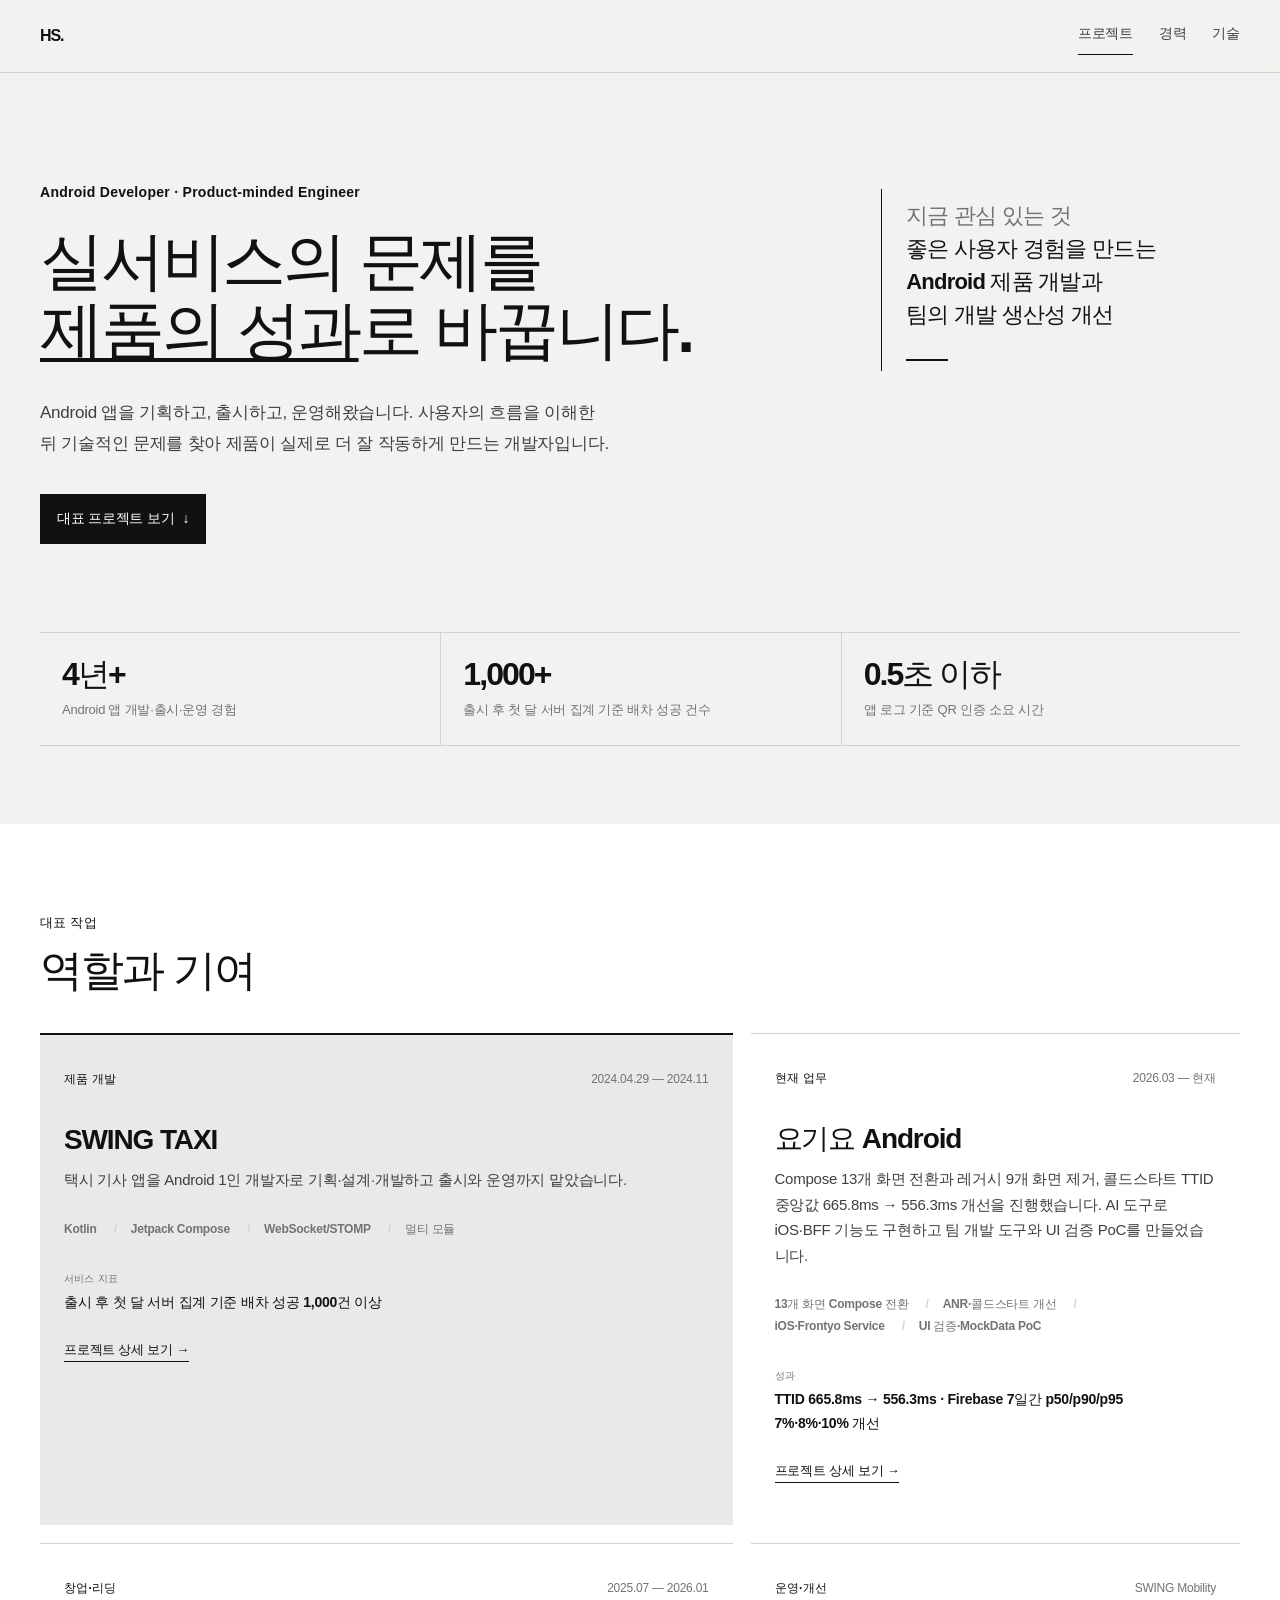
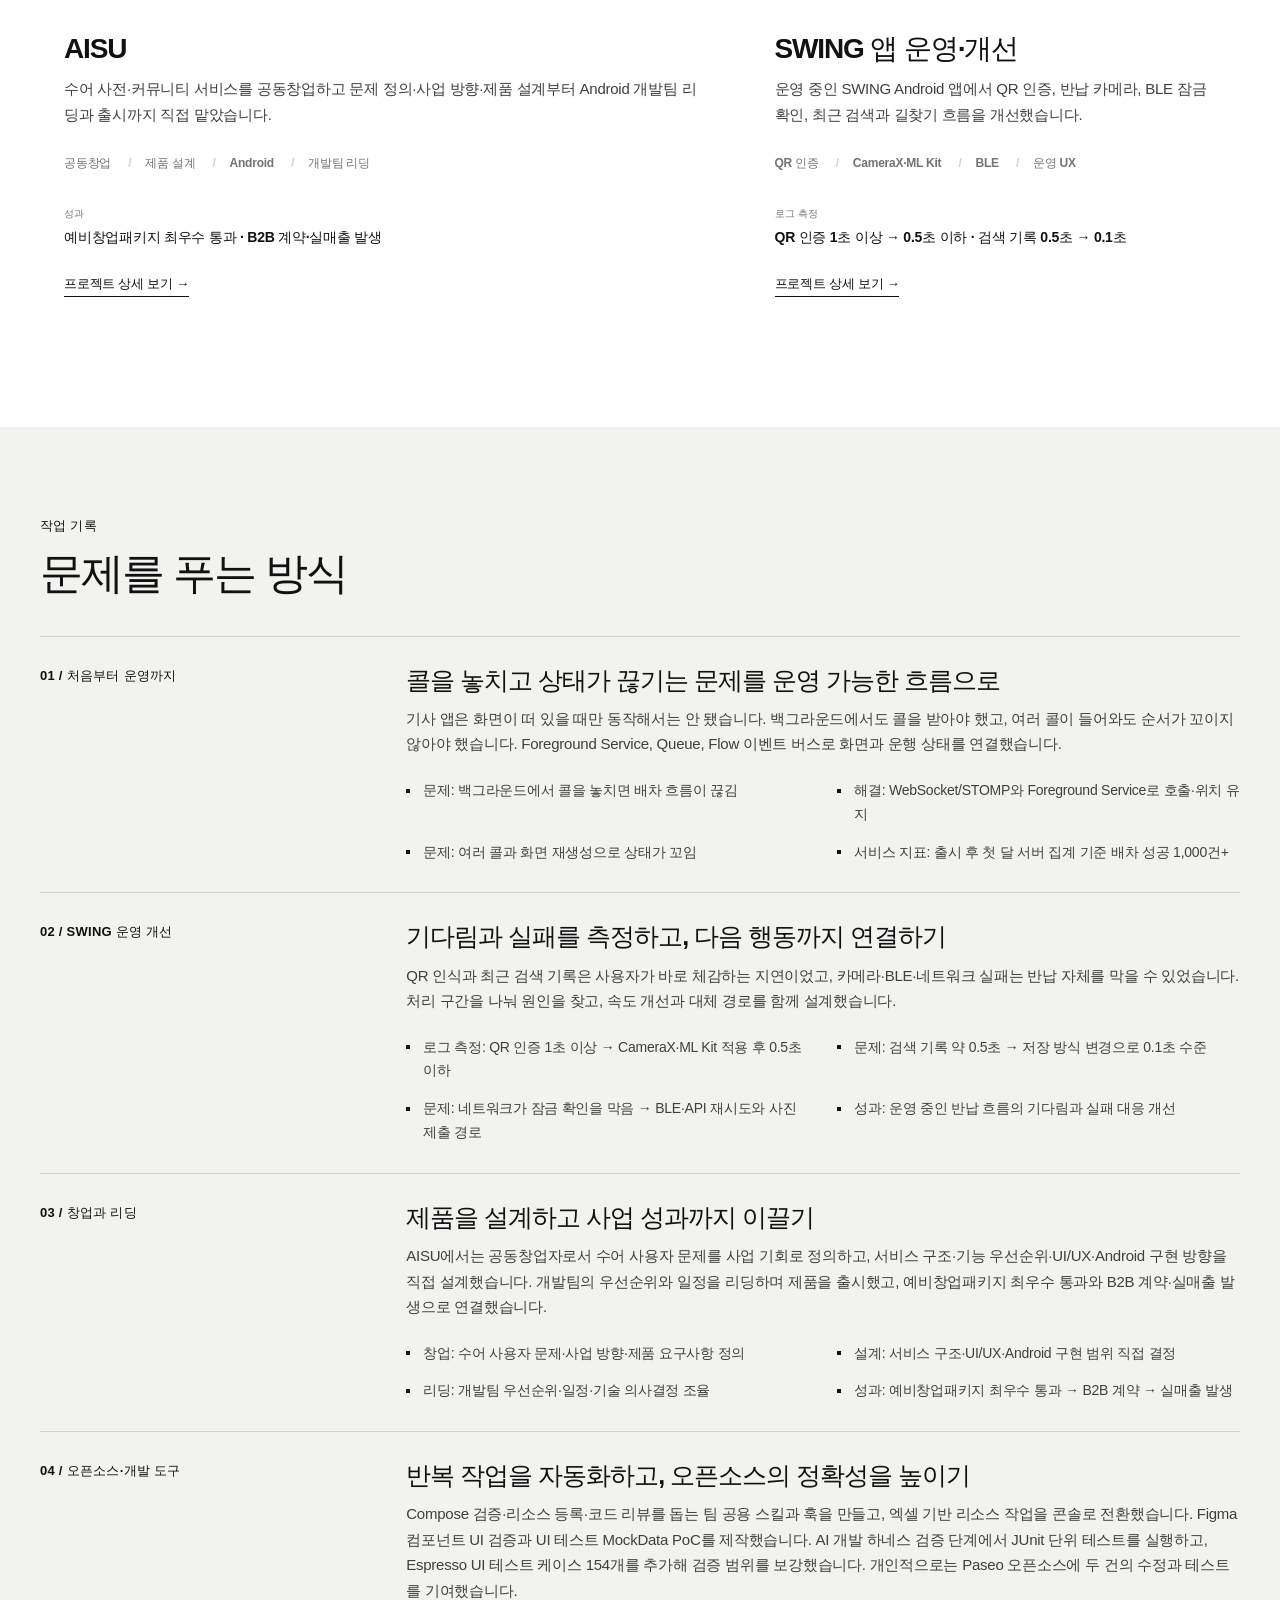
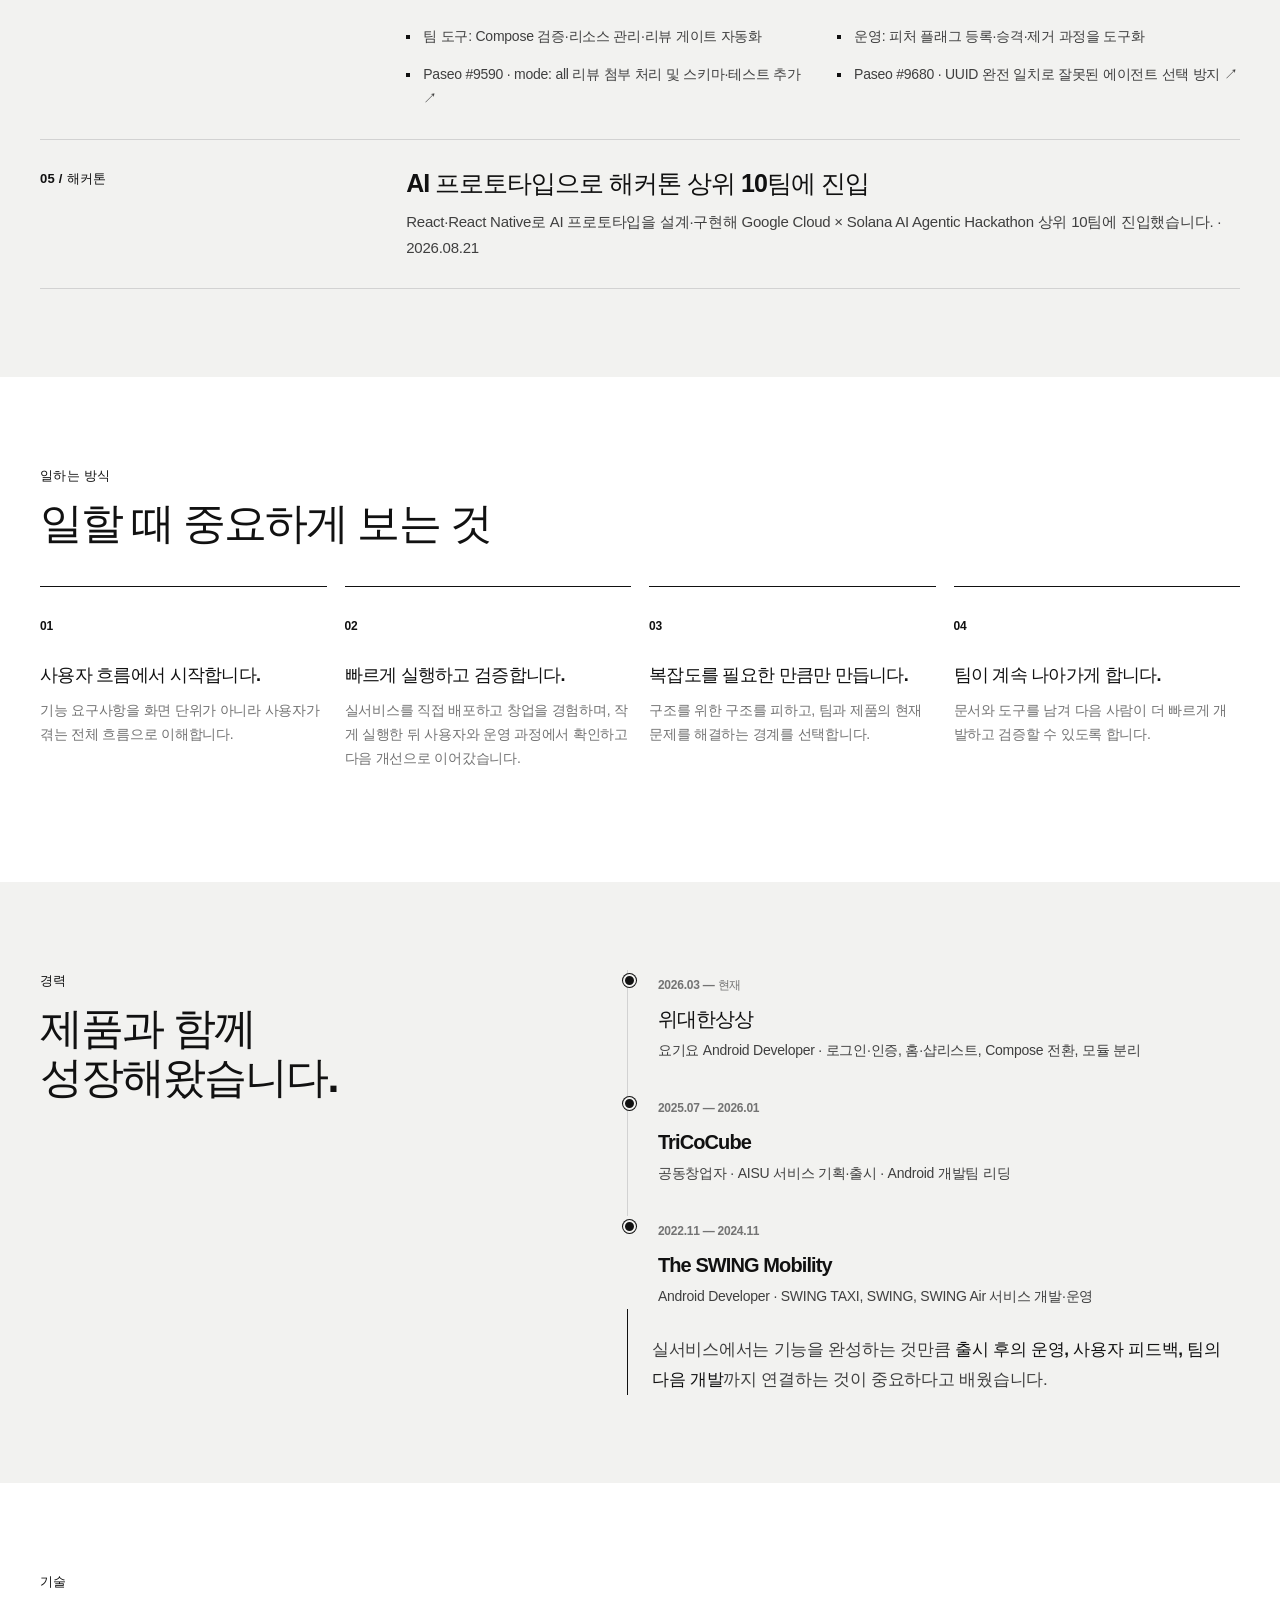
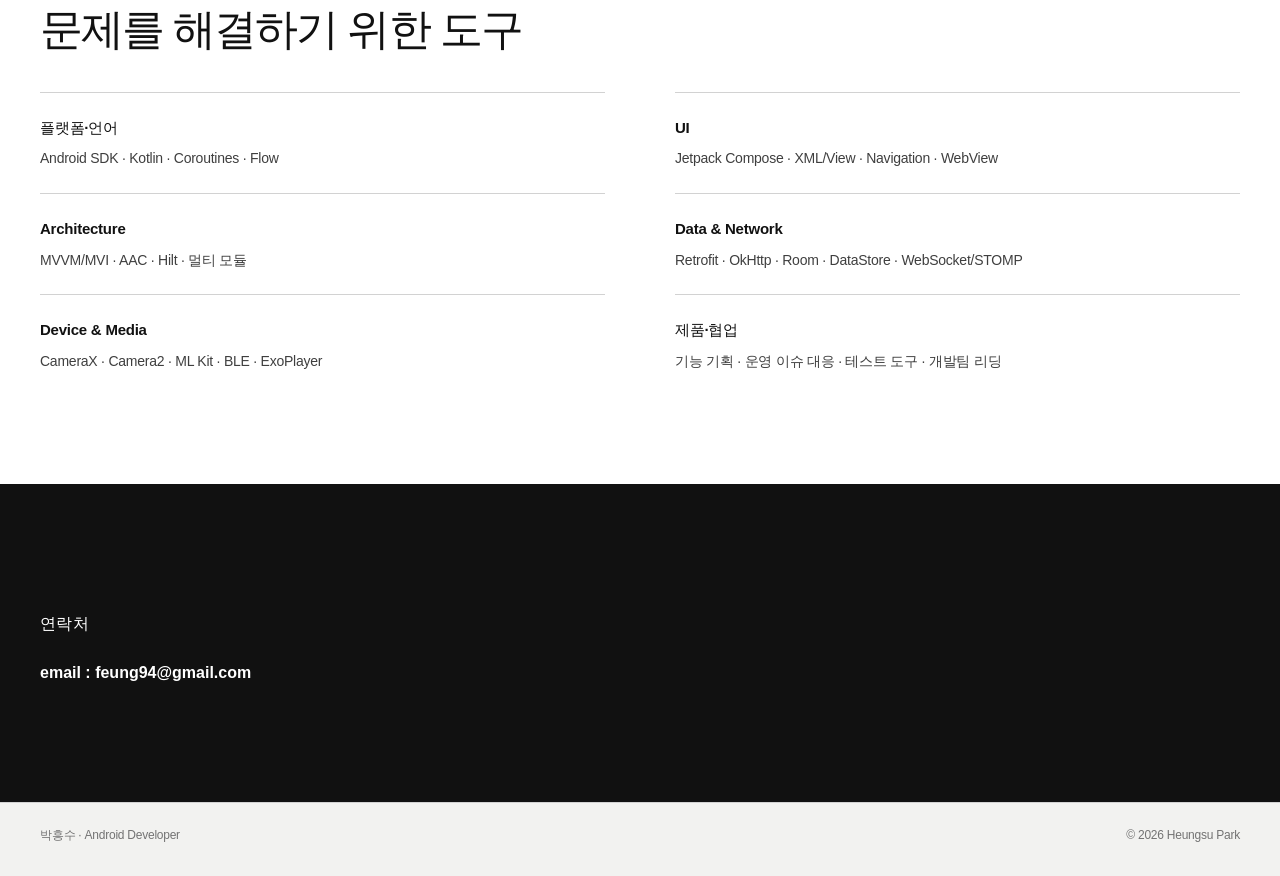
==== commit 4d808f93: "Add Espresso test coverage count" ====
--- a/index.html
+++ b/index.html
@@ -379,7 +379,7 @@
           <p class="case-label">04 / 오픈소스·개발 도구</p>
           <div class="case-content">
             <h3>반복 작업을 자동화하고, 오픈소스의 정확성을 높이기</h3>
-            <p>Compose 검증·리소스 등록·코드 리뷰를 돕는 팀 공용 스킬과 훅을 만들고, 엑셀 기반 리소스 작업을 콘솔로 전환했습니다. Figma 컴포넌트 UI 검증과 UI 테스트 MockData PoC를 제작했습니다. AI 개발 하네스의 검증 단계에 JUnit 단위 테스트와 TC 기반 Espresso UI 테스트를 적용했습니다. 개인적으로는 Paseo 오픈소스에 두 건의 수정과 테스트를 기여했습니다.</p>
+            <p>Compose 검증·리소스 등록·코드 리뷰를 돕는 팀 공용 스킬과 훅을 만들고, 엑셀 기반 리소스 작업을 콘솔로 전환했습니다. Figma 컴포넌트 UI 검증과 UI 테스트 MockData PoC를 제작했습니다. AI 개발 하네스 검증 단계에서 JUnit 단위 테스트를 실행하고, Espresso UI 테스트 케이스 154개를 추가해 검증 범위를 보강했습니다. 개인적으로는 Paseo 오픈소스에 두 건의 수정과 테스트를 기여했습니다.</p>
             <ul class="case-points"><li>팀 도구: Compose 검증·리소스 관리·리뷰 게이트 자동화</li><li>운영: 피처 플래그 등록·승격·제거 과정을 도구화</li><li><a href="https://github.com/getpaseo/paseo/pull/9590" target="_blank" rel="noreferrer">Paseo #9590 · mode: all 리뷰 첨부 처리 및 스키마·테스트 추가 ↗</a></li><li><a href="https://github.com/getpaseo/paseo/pull/9680" target="_blank" rel="noreferrer">Paseo #9680 · UUID 완전 일치로 잘못된 에이전트 선택 방지 ↗</a></li></ul>
           </div>
         </article>
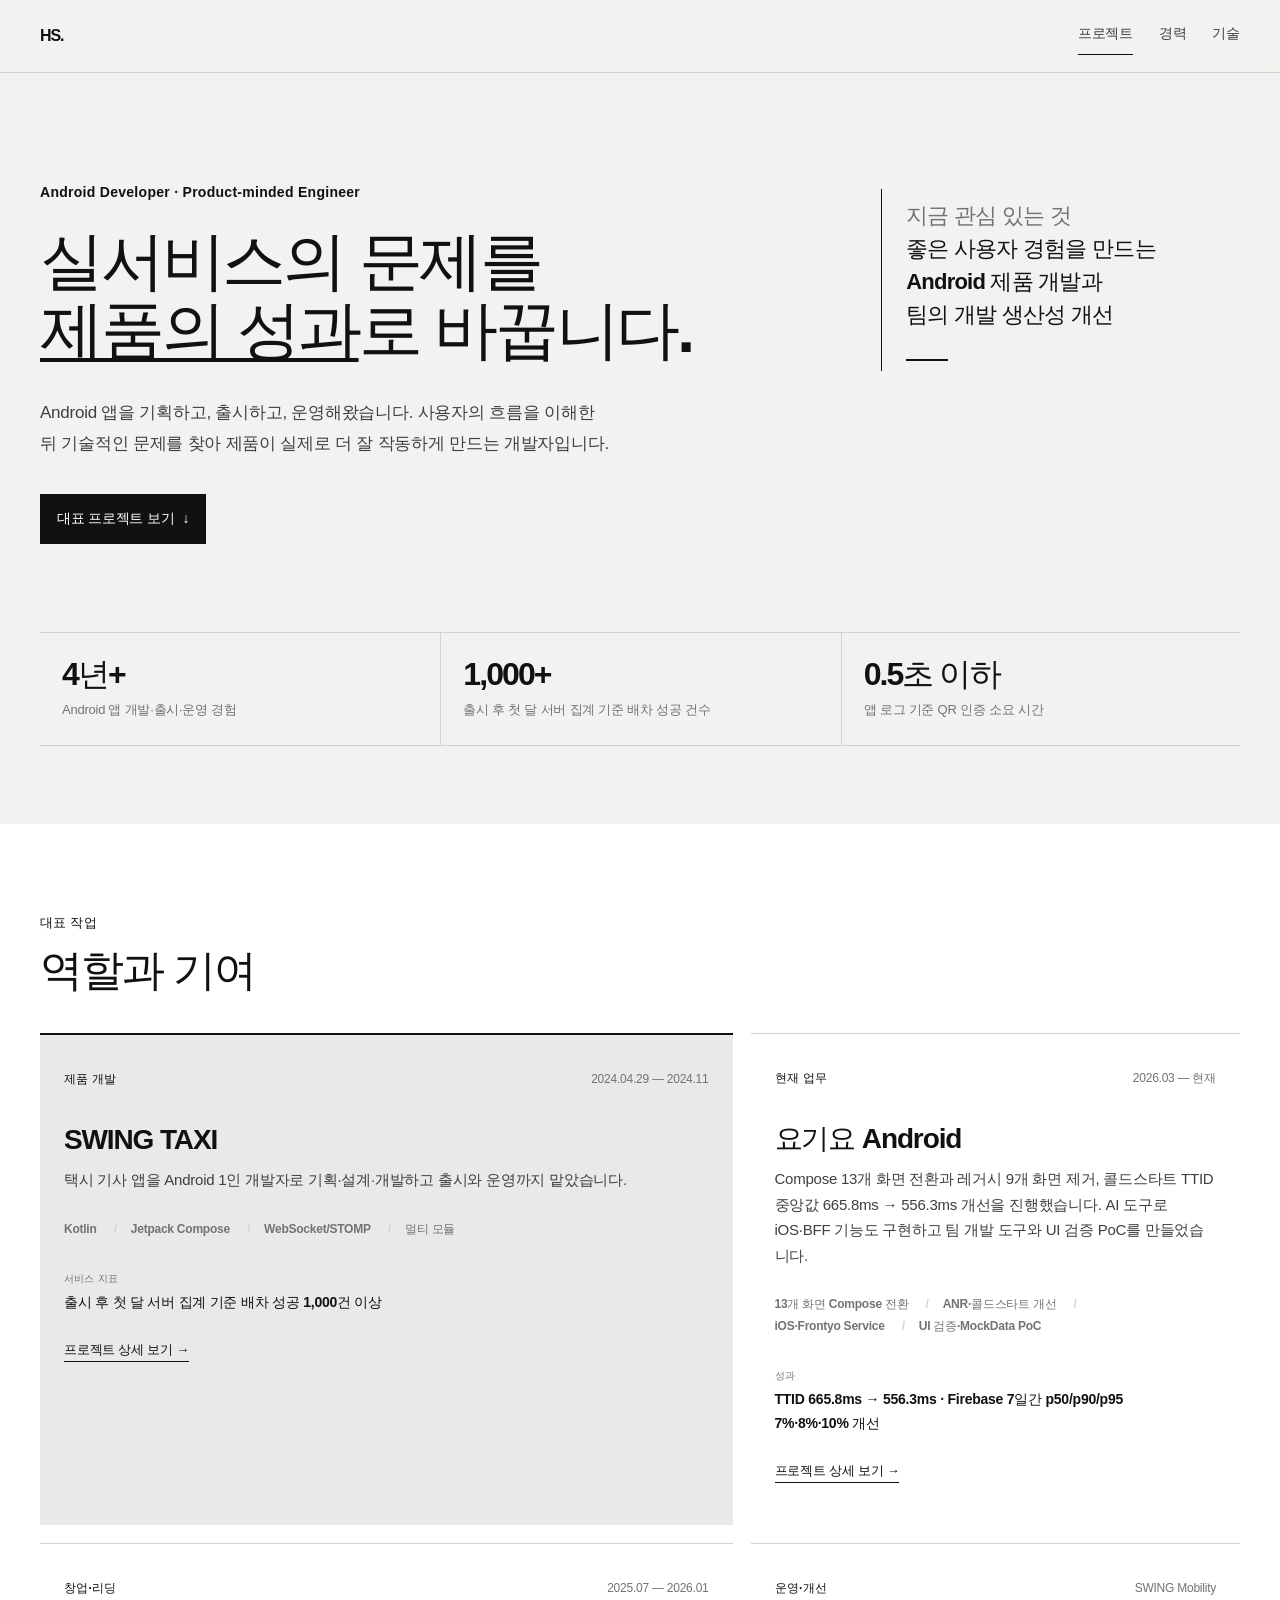
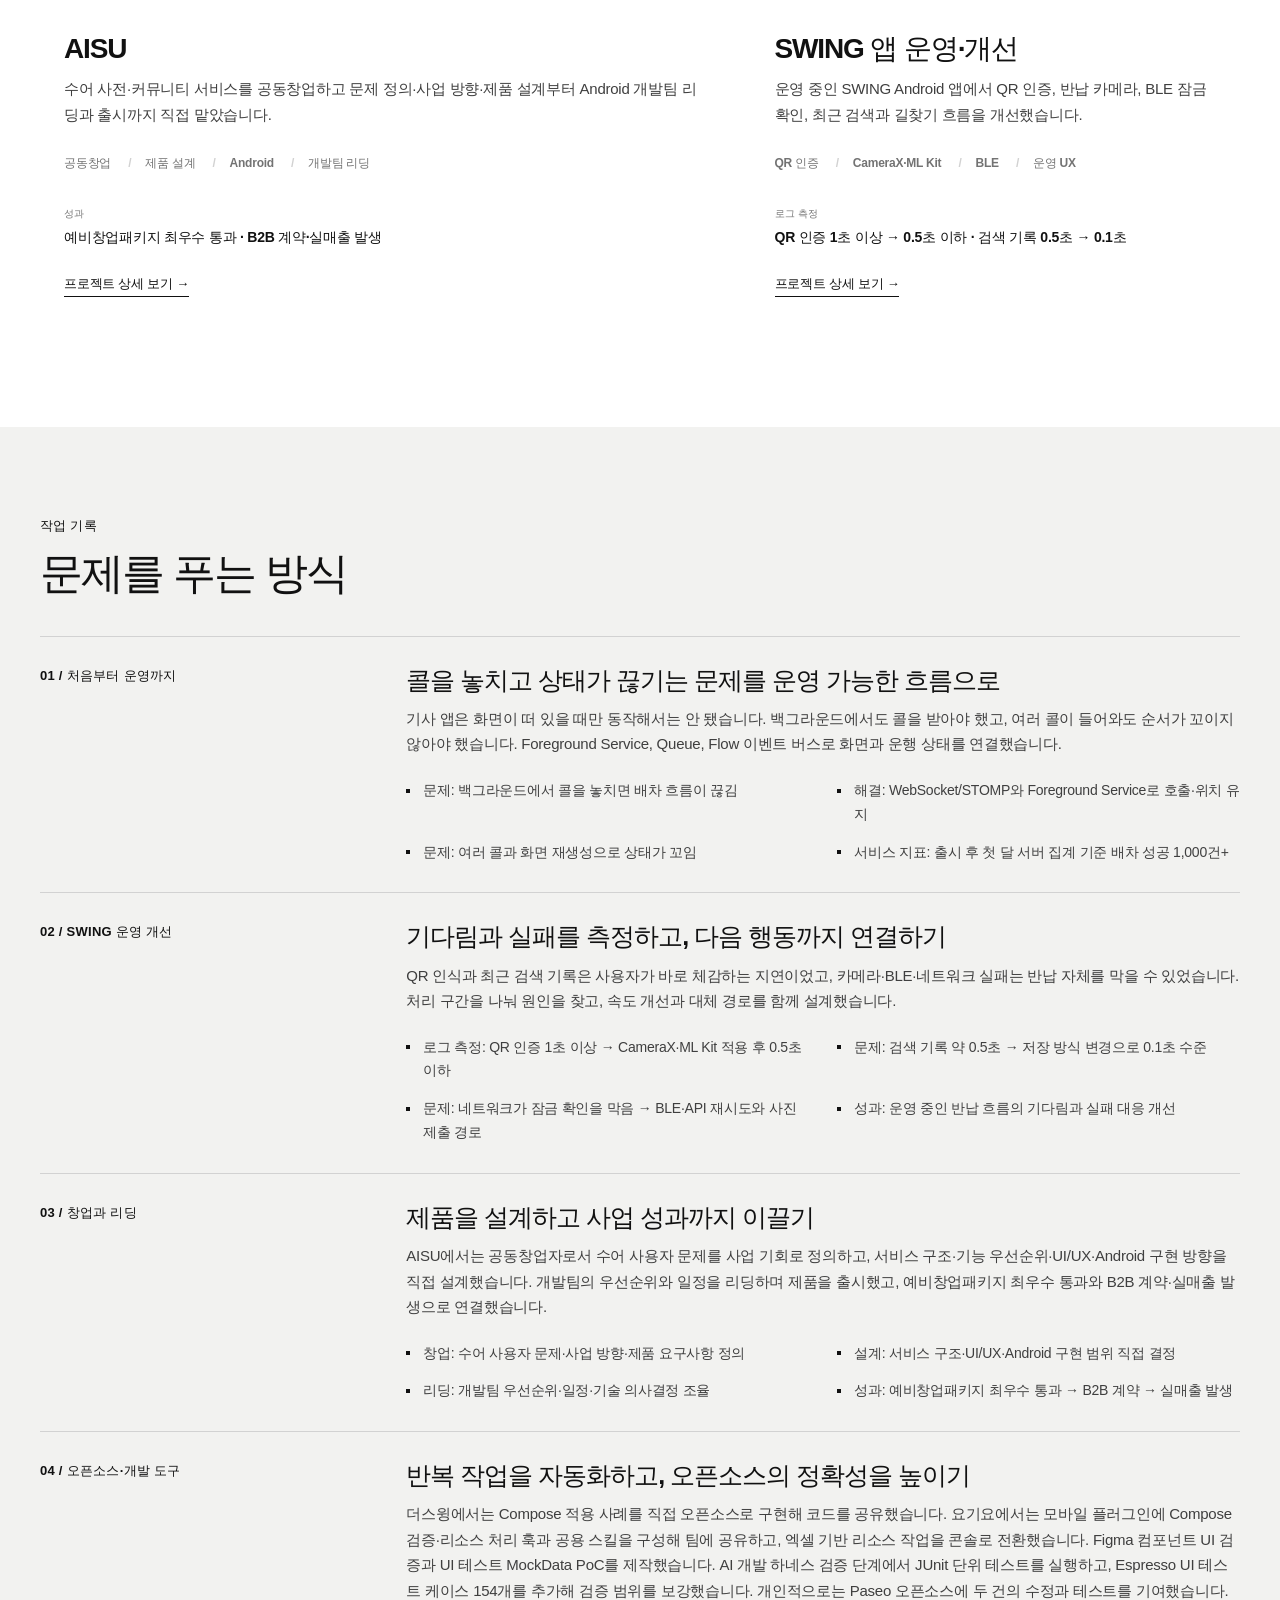
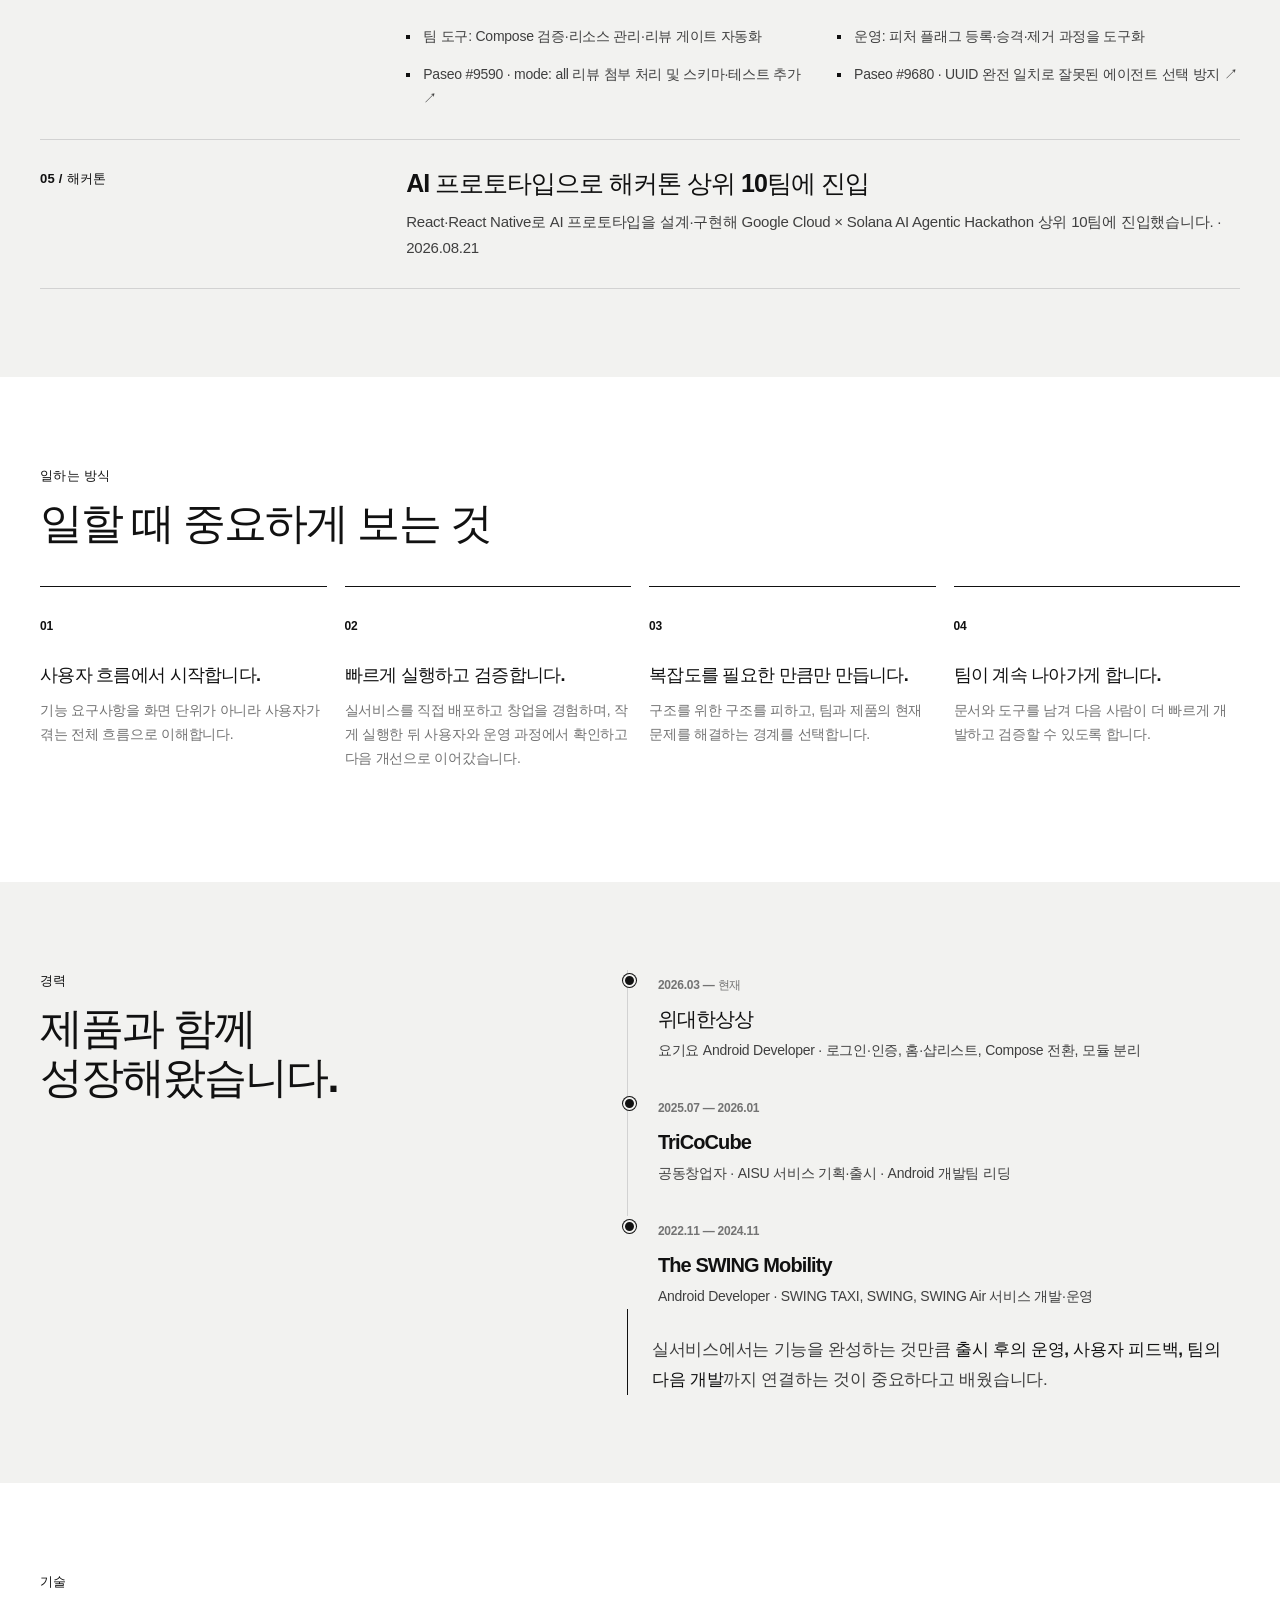
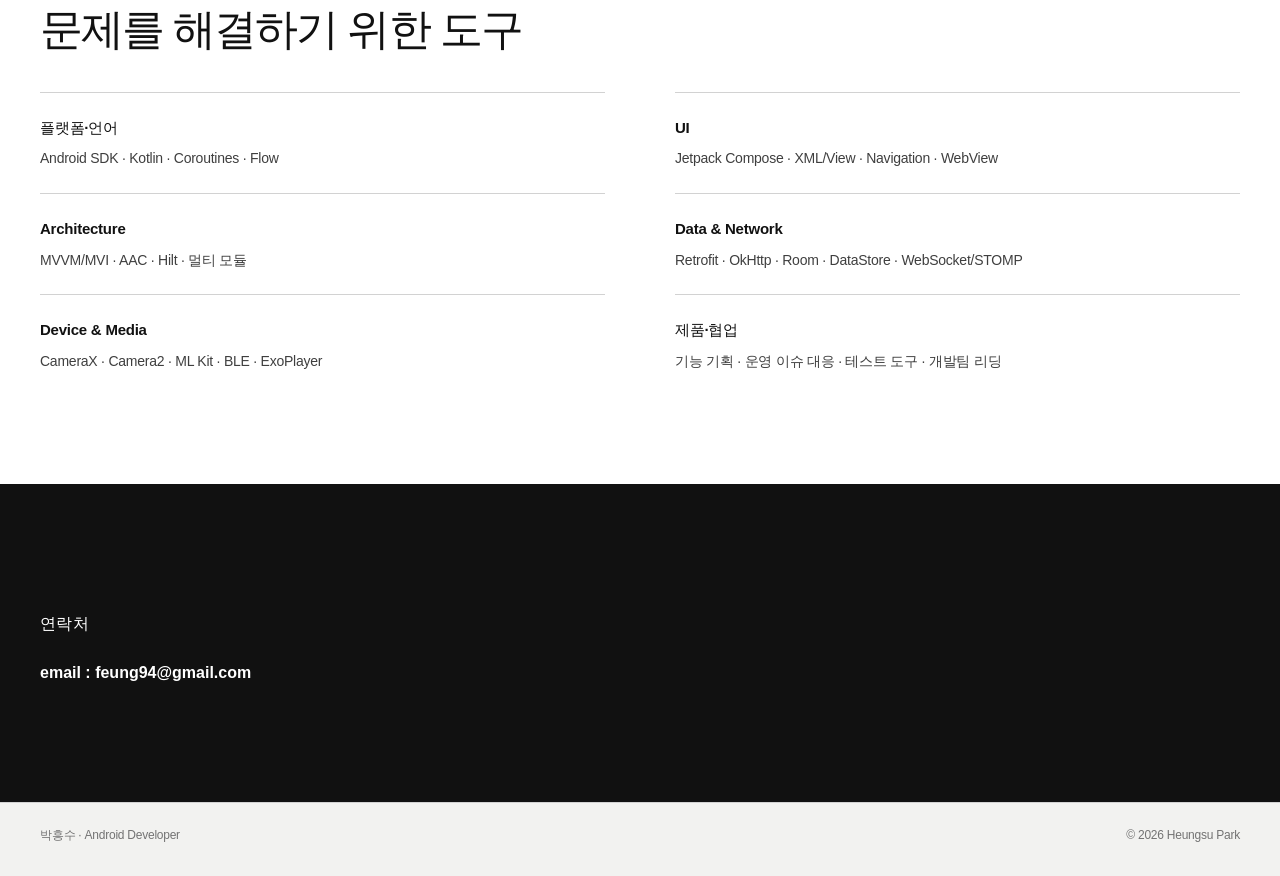
==== commit 175d338c: "Clarify Compose contributions by employer" ====
--- a/index.html
+++ b/index.html
@@ -379,7 +379,7 @@
           <p class="case-label">04 / 오픈소스·개발 도구</p>
           <div class="case-content">
             <h3>반복 작업을 자동화하고, 오픈소스의 정확성을 높이기</h3>
-            <p>Compose 검증·리소스 등록·코드 리뷰를 돕는 팀 공용 스킬과 훅을 만들고, 엑셀 기반 리소스 작업을 콘솔로 전환했습니다. Figma 컴포넌트 UI 검증과 UI 테스트 MockData PoC를 제작했습니다. AI 개발 하네스 검증 단계에서 JUnit 단위 테스트를 실행하고, Espresso UI 테스트 케이스 154개를 추가해 검증 범위를 보강했습니다. 개인적으로는 Paseo 오픈소스에 두 건의 수정과 테스트를 기여했습니다.</p>
+            <p>더스윙에서는 Compose 적용 사례를 직접 오픈소스로 구현해 코드를 공유했습니다. 요기요에서는 모바일 플러그인에 Compose 검증·리소스 처리 훅과 공용 스킬을 구성해 팀에 공유하고, 엑셀 기반 리소스 작업을 콘솔로 전환했습니다. Figma 컴포넌트 UI 검증과 UI 테스트 MockData PoC를 제작했습니다. AI 개발 하네스 검증 단계에서 JUnit 단위 테스트를 실행하고, Espresso UI 테스트 케이스 154개를 추가해 검증 범위를 보강했습니다. 개인적으로는 Paseo 오픈소스에 두 건의 수정과 테스트를 기여했습니다.</p>
             <ul class="case-points"><li>팀 도구: Compose 검증·리소스 관리·리뷰 게이트 자동화</li><li>운영: 피처 플래그 등록·승격·제거 과정을 도구화</li><li><a href="https://github.com/getpaseo/paseo/pull/9590" target="_blank" rel="noreferrer">Paseo #9590 · mode: all 리뷰 첨부 처리 및 스키마·테스트 추가 ↗</a></li><li><a href="https://github.com/getpaseo/paseo/pull/9680" target="_blank" rel="noreferrer">Paseo #9680 · UUID 완전 일치로 잘못된 에이전트 선택 방지 ↗</a></li></ul>
           </div>
         </article>
